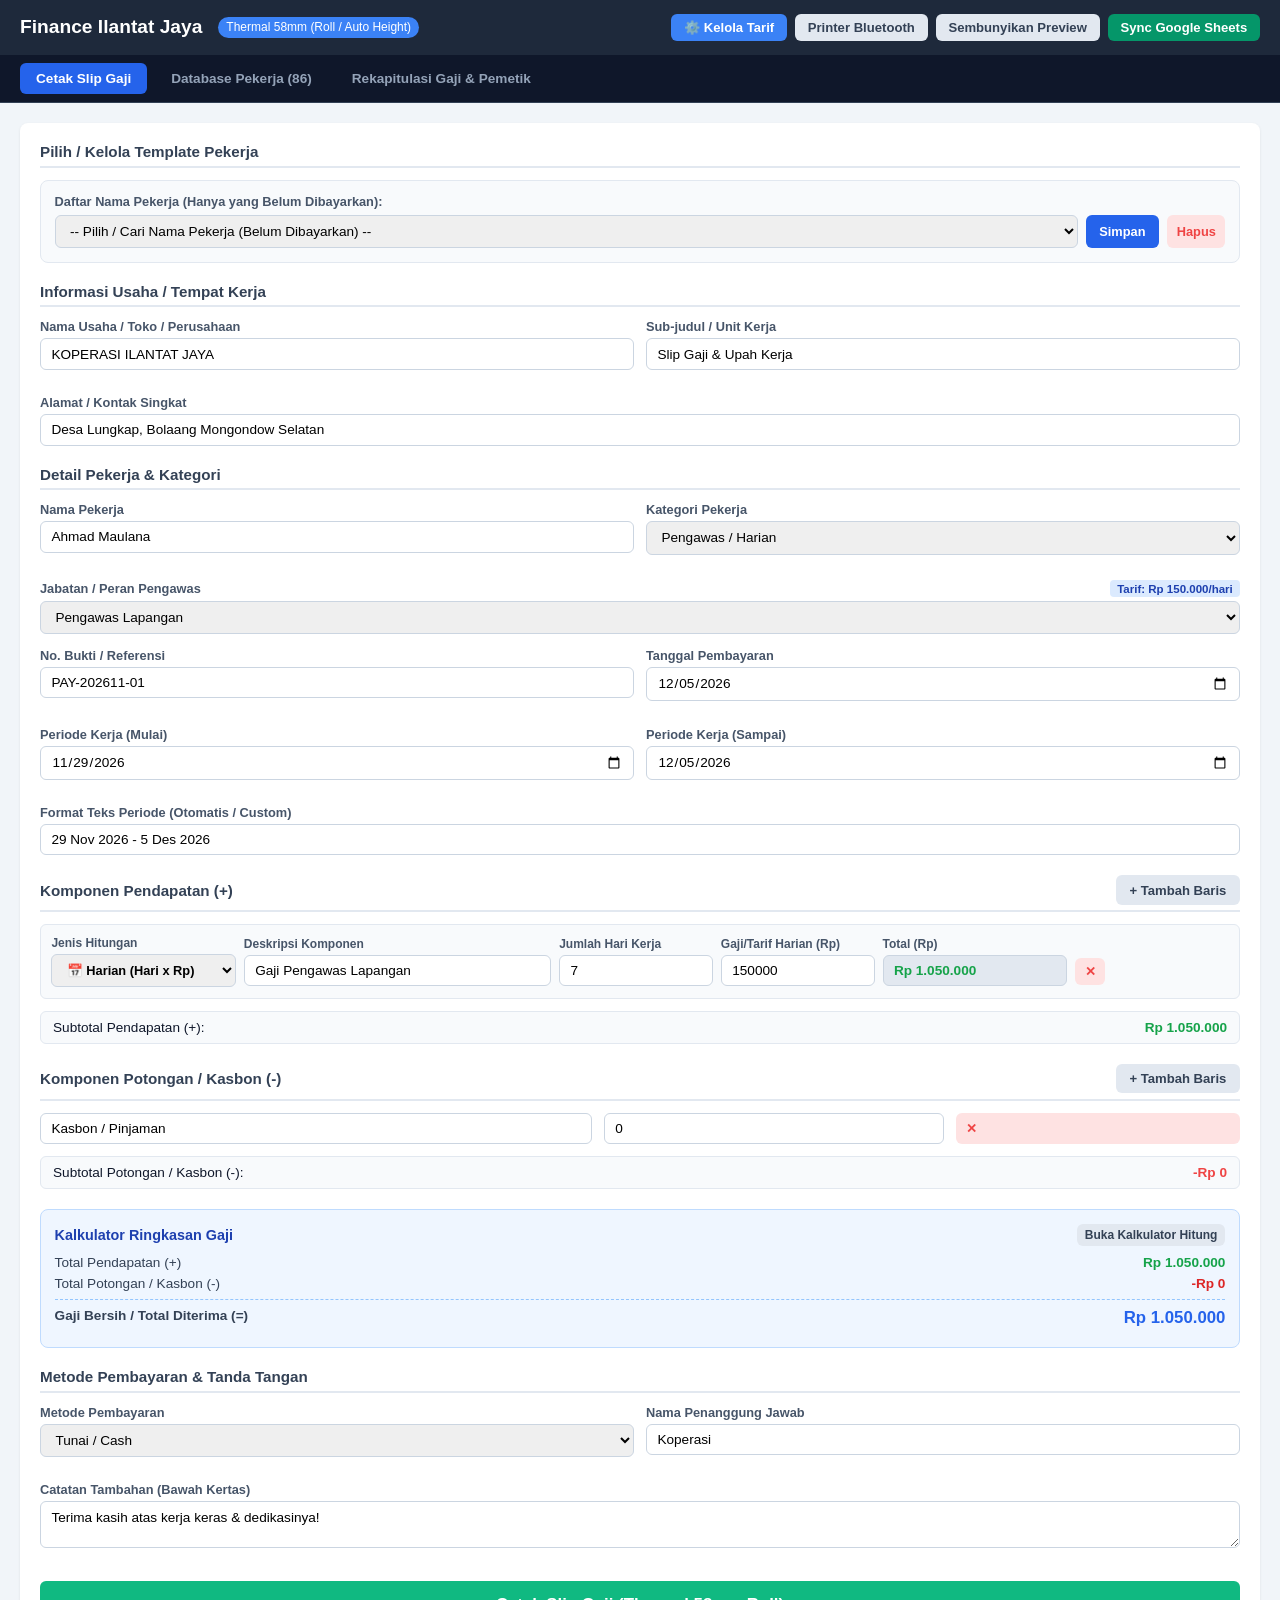
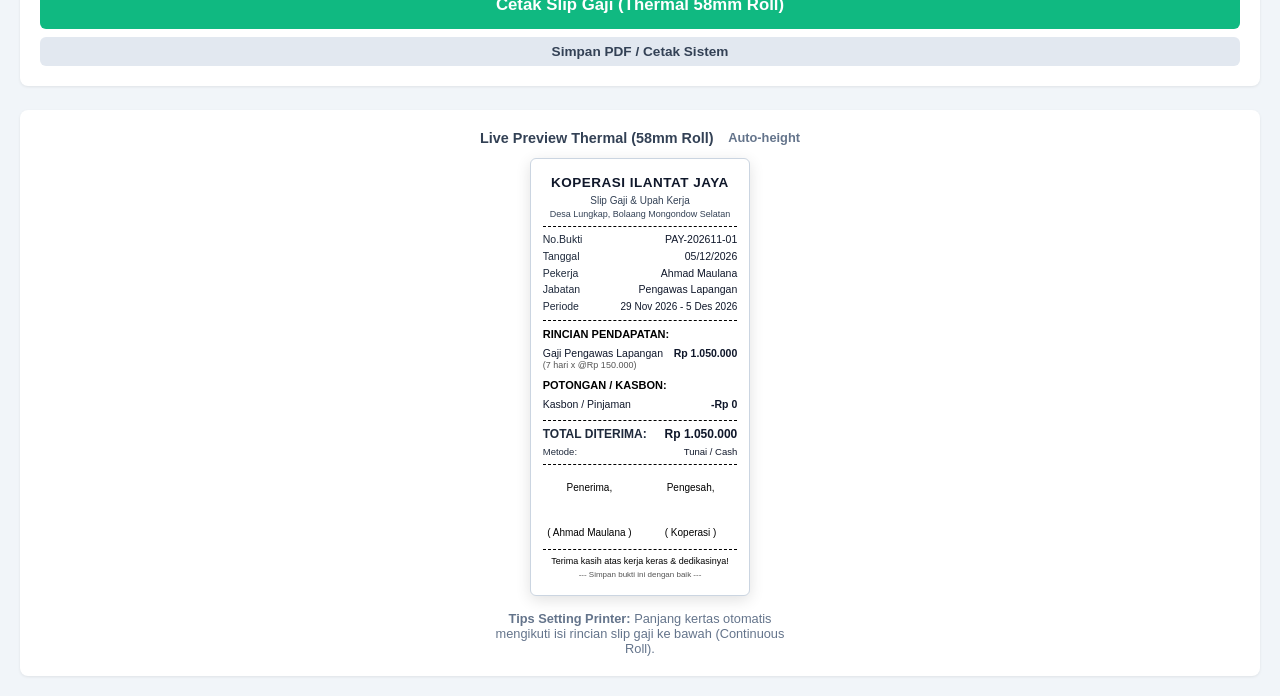
==== app/src/main/assets/index.html @ e5e1b8c6 "Fix 30-column ESC/POS layout to prevent line spill on 58mm thermal printers" ====
﻿<!DOCTYPE html>
<html lang="id">
<head>
  <meta charset="UTF-8">
  <meta name="viewport" content="width=device-width, initial-scale=1.0">
  <meta name="theme-color" content="#1e293b">
  <link rel="manifest" href="manifest.json">
  <link rel="apple-touch-icon" href="icons/icon-192.png">
  <title>Finance Ilantat Jaya - Database Pekerja & Slip Gaji Koperasi</title>
  <style>
    :root {
      --primary: #2563eb;
      --primary-hover: #1d4ed8;
      --bg: #f1f5f9;
      --card-bg: #ffffff;
      --border: #cbd5e1;
      --text: #0f172a;
    }

    * {
      box-sizing: border-box;
      margin: 0;
      padding: 0;
      font-family: -apple-system, BlinkMacSystemFont, "Segoe UI", Roboto, Helvetica, Arial, sans-serif;
    }

    body {
      background-color: var(--bg);
      color: var(--text);
      display: flex;
      flex-direction: column;
      min-height: 100vh;
    }

    header {
      background: #1e293b;
      color: white;
      padding: 0.85rem 1.25rem;
      display: flex;
      justify-content: space-between;
      align-items: center;
      box-shadow: 0 2px 4px rgba(0,0,0,0.1);
    }

    header h1 {
      font-size: 1.2rem;
      font-weight: 700;
    }

    .badge {
      background: #3b82f6;
      color: white;
      font-size: 0.75rem;
      padding: 0.2rem 0.5rem;
      border-radius: 9999px;
      margin-left: 0.5rem;
    }

    /* Main Navigation Bar */
    .top-nav {
      background: #0f172a;
      display: flex;
      gap: 0.5rem;
      padding: 0.5rem 1.25rem;
      overflow-x: auto;
      border-bottom: 1px solid #334155;
    }

    .nav-btn {
      background: transparent;
      color: #94a3b8;
      border: none;
      padding: 0.5rem 1rem;
      font-size: 0.85rem;
      font-weight: 600;
      border-radius: 6px;
      cursor: pointer;
      white-space: nowrap;
      transition: all 0.2s;
    }

    .nav-btn:hover {
      color: #ffffff;
      background: rgba(255,255,255,0.05);
    }

    .nav-btn.active {
      background: #2563eb;
      color: #ffffff;
    }

    .container {
      display: flex;
      flex: 1;
      gap: 1.5rem;
      padding: 1.25rem;
      max-width: 1350px;
      margin: 0 auto;
      width: 100%;
    }

    /* Main View Sections */
    .view-section {
      width: 100%;
      display: none;
    }

    #secSlip {
      display: flex;
      flex-direction: column;
      gap: 1.5rem;
      width: 100%;
    }

    /* Form Editor - Full Width */
    .editor-section {
      width: 100%;
      background: var(--card-bg);
      border-radius: 8px;
      box-shadow: 0 1px 3px rgba(0,0,0,0.08);
      padding: 1.25rem;
      transition: all 0.2s ease;
    }

    .section-title {
      font-size: 0.95rem;
      font-weight: 700;
      margin-bottom: 0.75rem;
      color: #334155;
      border-bottom: 2px solid #e2e8f0;
      padding-bottom: 0.35rem;
      display: flex;
      justify-content: space-between;
      align-items: center;
    }

    .form-group {
      margin-bottom: 0.85rem;
    }

    .form-row {
      display: flex;
      gap: 0.75rem;
      margin-bottom: 0.75rem;
    }

    .form-row > * {
      flex: 1;
    }

    label {
      display: block;
      font-size: 0.8rem;
      font-weight: 600;
      margin-bottom: 0.25rem;
      color: #475569;
    }

    input, textarea, select {
      width: 100%;
      padding: 0.45rem 0.65rem;
      border: 1px solid var(--border);
      border-radius: 6px;
      font-size: 0.85rem;
      outline: none;
      transition: border-color 0.15s;
    }

    input:focus, textarea:focus, select:focus {
      border-color: var(--primary);
      box-shadow: 0 0 0 2px rgba(37,99,235,0.15);
    }

    .btn {
      cursor: pointer;
      font-size: 0.82rem;
      font-weight: 600;
      padding: 0.45rem 0.85rem;
      border-radius: 6px;
      border: none;
      display: inline-flex;
      align-items: center;
      gap: 0.4rem;
      transition: all 0.15s ease;
    }

    .btn-primary {
      background: var(--primary);
      color: white;
    }
    .btn-primary:hover {
      background: var(--primary-hover);
    }

    .btn-secondary {
      background: #e2e8f0;
      color: #334155;
    }
    .btn-secondary:hover {
      background: #cbd5e1;
    }

    .btn-danger {
      background: #fee2e2;
      color: #ef4444;
      padding: 0.35rem 0.6rem;
    }
    .btn-danger:hover {
      background: #fecaca;
    }

    .btn-print {
      background: #10b981;
      color: white;
      font-size: 1.05rem;
      padding: 0.85rem 1.5rem;
      width: 100%;
      justify-content: center;
      margin-top: 1rem;
      font-weight: 700;
    }
    .btn-print:hover {
      background: #059669;
    }

    /* Bottom Preview Section - Stacked Below Form */
    .preview-section {
      width: 100%;
      display: flex;
      flex-direction: column;
      align-items: center;
      transition: all 0.2s ease;
      background: var(--card-bg);
      border-radius: 8px;
      box-shadow: 0 1px 3px rgba(0,0,0,0.08);
      padding: 1.25rem;
    }

    .preview-section.hidden {
      display: none !important;
    }

    .preview-header {
      margin-bottom: 0.75rem;
      font-size: 0.9rem;
      font-weight: 700;
      color: #334155;
      display: flex;
      justify-content: space-between;
      width: 100%;
      max-width: 320px;
    }

    /* Thermal Receipt Simulation (58mm continuous roll) */
    .receipt-container {
      width: 58mm;
      max-width: 100%;
      height: auto;
      background: #ffffff;
      box-shadow: 0 4px 15px rgba(0,0,0,0.12);
      padding: 4mm 3mm;
      color: #000000;
      font-family: 'Courier New', Courier, monospace;
      font-size: 11px;
      line-height: 1.3;
      border-radius: 6px;
      border: 1px solid #cbd5e1;
      margin: 0 auto;
    }

    .receipt-center {
      text-align: center;
    }

    .receipt-title {
      font-size: 13.5px;
      font-weight: 800;
      text-transform: uppercase;
      letter-spacing: 0.5px;
      margin-bottom: 2px;
      color: #0f172a;
    }

    .receipt-sub {
      font-size: 10px;
      margin-bottom: 2px;
      color: #334155;
    }

    .divider {
      border-top: 1px dashed #000000;
      margin: 6px 0;
    }

    .receipt-row {
      display: flex;
      justify-content: space-between;
      align-items: flex-start;
      margin-bottom: 3px;
      gap: 4px;
      font-size: 10.5px;
    }

    .receipt-row.bold {
      font-weight: 800;
    }

    .receipt-row .label {
      text-align: left;
      flex: 1;
      word-break: break-word;
      color: #1e293b;
    }

    .receipt-row .val {
      text-align: right;
      white-space: nowrap;
      color: #0f172a;
    }

    .receipt-table {
      width: 100%;
      border-collapse: collapse;
      margin: 4px 0;
    }

    .receipt-table td {
      padding: 2px 0;
      vertical-align: top;
    }

    .receipt-table td.col-item {
      text-align: left;
      font-size: 10.5px;
      color: #0f172a;
    }

    .receipt-table td.col-val {
      text-align: right;
      white-space: nowrap;
      font-size: 10.5px;
      font-weight: 700;
      color: #0f172a;
    }

    .signatures {
      display: flex;
      justify-content: space-between;
      margin-top: 16px;
      text-align: center;
      font-size: 10px;
    }

    .sign-box {
      width: 48%;
    }

    .sign-space {
      height: 32px;
    }

    /* Database Pekerja Styles */
    .db-container {
      width: 100%;
      background: #ffffff;
      border-radius: 8px;
      box-shadow: 0 1px 3px rgba(0,0,0,0.08);
      padding: 1.25rem;
    }

    .filter-bar {
      display: flex;
      gap: 0.75rem;
      margin-bottom: 1.25rem;
      flex-wrap: wrap;
    }

    .worker-grid {
      display: grid;
      grid-template-columns: repeat(auto-fill, minmax(280px, 1fr));
      gap: 1rem;
    }

    .worker-card {
      border: 1px solid #e2e8f0;
      border-radius: 8px;
      padding: 1rem;
      background: #f8fafc;
      transition: all 0.2s ease;
      display: flex;
      flex-direction: column;
      justify-content: space-between;
    }

    .worker-card:hover {
      border-color: #2563eb;
      box-shadow: 0 4px 12px rgba(37,99,235,0.08);
      transform: translateY(-2px);
    }

    .worker-header {
      display: flex;
      align-items: center;
      gap: 0.6rem;
      margin-bottom: 0.6rem;
    }

    .avatar {
      width: 38px;
      height: 38px;
      border-radius: 50%;
      background: #2563eb;
      color: white;
      display: flex;
      align-items: center;
      justify-content: center;
      font-weight: bold;
      font-size: 0.9rem;
    }

    .worker-info {
      flex: 1;
    }

    .worker-name {
      font-weight: 700;
      font-size: 0.95rem;
      color: #0f172a;
    }

    .worker-regu {
      font-size: 0.75rem;
      color: #64748b;
    }

    .tag {
      font-size: 0.72rem;
      padding: 0.15rem 0.45rem;
      border-radius: 4px;
      font-weight: 600;
      display: inline-block;
    }

    .tag-category {
      background: #dbeafe;
      color: #1e40af;
    }

    .tag-schema {
      background: #fef3c7;
      color: #92400e;
    }

    .tag-unpaid {
      background: #fef3c7;
      color: #d97706;
      border: 1px solid #fcd34d;
    }

    .tag-paid {
      background: #dcfce7;
      color: #15803d;
      border: 1px solid #86efac;
    }

    /* Rekap Table Styles */
    .rekap-table {
      width: 100%;
      border-collapse: collapse;
      font-size: 0.85rem;
      margin-top: 1rem;
    }

    .rekap-table th {
      background: #1e293b;
      color: white;
      padding: 0.65rem;
      text-align: left;
    }

    .rekap-table td {
      padding: 0.6rem;
      border-bottom: 1px solid #e2e8f0;
    }

    .rekap-table tr:hover {
      background: #f1f5f9;
    }

    /* Modal & Calculator Styles */
    .modal {
      position: fixed;
      top: 0;
      left: 0;
      width: 100vw;
      height: 100vh;
      background: rgba(15, 23, 42, 0.6);
      display: flex;
      justify-content: center;
      align-items: center;
      z-index: 9999;
      padding: 1rem;
    }

    .modal-content {
      background: #ffffff;
      border-radius: 12px;
      width: 100%;
      max-width: 450px;
      box-shadow: 0 10px 25px rgba(0,0,0,0.2);
      overflow: hidden;
    }

    .modal-header {
      background: #1e293b;
      color: #ffffff;
      padding: 0.85rem 1.25rem;
      display: flex;
      justify-content: space-between;
      align-items: center;
    }

    .modal-header h3 {
      font-size: 1rem;
      font-weight: 600;
    }

    .close-btn {
      font-size: 1.25rem;
      cursor: pointer;
      color: #cbd5e1;
    }

    .modal-body {
      padding: 1.25rem;
    }

    .calc-summary-card {
      background: #f8fafc;
      border: 1px solid #e2e8f0;
      border-radius: 6px;
      padding: 0.5rem 0.75rem;
      margin-top: 0.5rem;
      font-size: 0.85rem;
    }

    .calc-row {
      display: flex;
      justify-content: space-between;
      align-items: center;
    }

    .calc-box {
      background: #eff6ff;
      border: 1px solid #bfdbfe;
      border-radius: 8px;
      padding: 0.85rem;
      margin-top: 1.25rem;
    }

    .calc-box-title {
      font-size: 0.9rem;
      font-weight: 700;
      color: #1e40af;
      margin-bottom: 0.6rem;
      display: flex;
      justify-content: space-between;
      align-items: center;
    }

    .calc-item {
      display: flex;
      justify-content: space-between;
      font-size: 0.85rem;
      margin-bottom: 0.35rem;
      color: #334155;
    }

    .calc-item.bold {
      font-weight: 700;
    }

    .calc-divider {
      border-top: 1px dashed #93c5fd;
      margin: 0.5rem 0;
    }

    .calc-grid {
      display: grid;
      grid-template-columns: repeat(4, 1fr);
      gap: 0.5rem;
    }

    .calc-btn {
      padding: 0.75rem;
      font-size: 1.1rem;
      font-weight: bold;
      border-radius: 6px;
      border: 1px solid #cbd5e1;
      background: #ffffff;
      cursor: pointer;
    }

    .calc-btn:active {
      background: #e2e8f0;
    }

    .mode-toggle-bar {
      display: none;
      background: #cbd5e1;
      padding: 0.3rem;
      border-radius: 8px;
      margin-bottom: 1rem;
      gap: 0.4rem;
    }

    .mode-tab {
      flex: 1;
      text-align: center;
      padding: 0.55rem 0.5rem;
      font-size: 0.85rem;
      font-weight: 700;
      border-radius: 6px;
      cursor: pointer;
      color: #334155;
      background: transparent;
      border: none;
      transition: all 0.2s ease;
    }

    .mode-tab.active {
      background: #2563eb;
      color: #ffffff;
      box-shadow: 0 1px 3px rgba(0,0,0,0.15);
    }

    @media (max-width: 900px) {
      header {
        flex-direction: column;
        align-items: flex-start;
        gap: 0.5rem;
        padding: 0.85rem 1rem;
      }

      .container {
        flex-direction: column;
        padding: 0.75rem;
        gap: 1rem;
      }

      .form-row {
        flex-direction: column;
        gap: 0.5rem;
      }
    }

    /* Print Stylesheet for System Print & PDF (Continuous 54mm inside 58mm) */
    @media print {
      @page {
        size: 58mm auto;
        margin: 0mm;
      }
      html, body {
        width: 58mm !important;
        height: auto !important;
        margin: 0 auto !important;
        padding: 0 !important;
        background: #ffffff !important;
        overflow: visible !important;
      }
      body > *:not(#printableReceiptContainer) {
        display: none !important;
      }
      #printableReceiptContainer {
        display: block !important;
        visibility: visible !important;
        width: 54mm !important;
        max-width: 54mm !important;
        height: auto !important;
        margin: 0 auto !important;
        padding: 2mm 1mm !important;
        background: #ffffff !important;
        color: #000000 !important;
        font-family: 'Courier New', Courier, monospace !important;
        font-size: 10.5px !important;
        line-height: 1.25 !important;
        overflow: visible !important;
      }
      #printableReceiptContainer * {
        visibility: visible !important;
      }
    }
  </style>
</head>
<body>

  <!-- Hidden Container for System PDF Printing -->
  <div id="printableReceiptContainer" style="display: none;"></div>

  <header>
    <div style="display: flex; align-items: center; justify-content: space-between; width: 100%; flex-wrap: wrap; gap: 0.5rem;">
      <div style="display: flex; align-items: center; gap: 0.5rem;">
        <h1>Finance Ilantat Jaya</h1>
        <span class="badge">Thermal 58mm (Roll / Auto Height)</span>
      </div>
      <div style="display: flex; align-items: center; gap: 0.5rem; flex-wrap: wrap;">
        <button class="btn btn-secondary" onclick="openRatesModal()" style="font-size: 0.82rem; padding: 0.4rem 0.8rem; background: #3b82f6; color: white;">
          ⚙️ Kelola Tarif
        </button>
        <button class="btn btn-secondary" onclick="openBluetoothModal()" style="font-size: 0.82rem; padding: 0.4rem 0.8rem;">
          Printer Bluetooth
        </button>
        <button class="btn btn-secondary" id="togglePreviewBtn" onclick="togglePreview()" style="font-size: 0.82rem; padding: 0.4rem 0.8rem;">
          <span id="toggleText">Sembunyikan Preview</span>
        </button>
        <button class="btn btn-primary" onclick="syncWithGoogleSheets()" style="font-size: 0.82rem; padding: 0.4rem 0.8rem; background: #059669;">
          Sync Google Sheets
        </button>
      </div>
    </div>
  </header>

  <!-- Top Main Navigation Bar -->
  <div class="top-nav">
    <button class="nav-btn active" id="tabNavSlip" onclick="switchMainTab('slip')">Cetak Slip Gaji</button>
    <button class="nav-btn" id="tabNavDb" onclick="switchMainTab('db')">Database Pekerja (<span id="totalWorkerBadge">86</span>)</button>
    <button class="nav-btn" id="tabNavRekap" onclick="switchMainTab('rekap')">Rekapitulasi Gaji &amp; Pemetik</button>
  </div>

  <div class="container">

    <!-- SECTION 1: Slip Gaji Generator (Editor di Atas, Preview di Bawah) -->
    <div class="view-section" id="secSlip" style="display: flex;">

      <!-- Form Input / Editor (Full Width) -->
      <div class="editor-section">

        <!-- Master Data Template Pekerja -->
        <div class="section-title">
          <span>Pilih / Kelola Template Pekerja</span>
        </div>
        <div style="background: #f8fafc; border: 1px solid #e2e8f0; padding: 0.85rem; border-radius: 8px; margin-bottom: 1.25rem;">
          <label>Daftar Nama Pekerja (Hanya yang Belum Dibayarkan):</label>
          <div style="display: flex; gap: 0.5rem; margin-top: 0.35rem; flex-wrap: wrap;">
            <select id="workerTemplateSelect" onchange="loadWorkerTemplate(this.value)" style="flex: 2; min-width: 180px;">
              <option value="">-- Pilih / Cari Nama Pekerja --</option>
            </select>
            <button class="btn btn-primary" onclick="saveWorkerTemplate()" style="font-size: 0.8rem;">
              Simpan
            </button>
            <button class="btn btn-danger" onclick="deleteWorkerTemplate()" style="font-size: 0.8rem;">
              Hapus
            </button>
          </div>
        </div>

        <div class="section-title">
          <span>Informasi Usaha / Tempat Kerja</span>
        </div>
        <div class="form-row">
          <div class="form-group">
            <label>Nama Usaha / Toko / Perusahaan</label>
            <input type="text" id="businessName" value="KOPERASI ILANTAT JAYA" oninput="updateReceipt()">
          </div>
          <div class="form-group">
            <label>Sub-judul / Unit Kerja</label>
            <input type="text" id="businessUnit" value="Slip Gaji &amp; Upah Kerja" oninput="updateReceipt()">
          </div>
        </div>
        <div class="form-group">
          <label>Alamat / Kontak Singkat</label>
          <input type="text" id="businessAddress" value="Desa Lungkap, Bolaang Mongondow Selatan" oninput="updateReceipt()">
        </div>

        <div class="section-title" style="margin-top: 1.25rem;">
          <span>Detail Pekerja &amp; Kategori</span>
        </div>
        <div class="form-row">
          <div class="form-group">
            <label>Nama Pekerja</label>
            <input type="text" id="workerName" value="Ahmad Maulana" oninput="updateReceipt()">
          </div>
          <div class="form-group">
            <label>Kategori Pekerja</label>
            <select id="workerCategorySelect" onchange="handleCategoryChange(this.value)">
              <option value="Pengawas">Pengawas / Harian</option>
              <option value="Borongan">Borongan</option>
            </select>
          </div>
        </div>

        <!-- Sub-Kategori Pengawas / Harian -->
        <div class="form-group" id="pengawasSubGroup" style="display: block;">
          <div style="display: flex; justify-content: space-between; align-items: center; margin-bottom: 0.25rem;">
            <label style="margin-bottom: 0;">Jabatan / Peran Pengawas</label>
            <span id="roleRateDisplayBadge" style="font-size: 0.72rem; color: #1e40af; font-weight: 700; background: #dbeafe; padding: 0.15rem 0.45rem; border-radius: 4px;">Tarif: Rp 150.000/hari</span>
          </div>
          <select id="pengawasRoleSelect" onchange="handlePengawasRoleChange(this.value)">
            <option value="Pengawas Lapangan">Pengawas Lapangan</option>
            <option value="Pengawas Cudai">Pengawas Cudai</option>
            <option value="Penjemur">Penjemur</option>
            <option value="Pengawas Malam">Pengawas Malam</option>
            <option value="Pengawas Koperasi">Pengawas Koperasi</option>
          </select>
        </div>

        <!-- Sub-Kategori Borongan -->
        <div class="form-group" id="boronganSubGroup" style="display: none;">
          <div style="display: flex; justify-content: space-between; align-items: center; margin-bottom: 0.25rem;">
            <label style="margin-bottom: 0;">Jenis Borongan</label>
            <span id="boronganRateDisplayBadge" style="font-size: 0.72rem; color: #92400e; font-weight: 700; background: #fef3c7; padding: 0.15rem 0.45rem; border-radius: 4px;">Tarif: Rp 7.000/kg</span>
          </div>
          <select id="boronganTypeSelect" onchange="handleBoronganTypeChange(this.value)">
            <option value="Borongan Petik">Borongan Petik</option>
            <option value="Borongan Cudai">Borongan Cudai</option>
          </select>
        </div>

        <div class="form-row">
          <div class="form-group">
            <label>No. Bukti / Referensi</label>
            <input type="text" id="refNo" value="PAY-202611-01" oninput="updateReceipt()">
          </div>
          <div class="form-group">
            <label>Tanggal Pembayaran</label>
            <input type="date" id="payDate" oninput="updateReceipt()">
          </div>
        </div>

        <!-- Kalender Periode Kerja -->
        <div class="form-row">
          <div class="form-group">
            <label>Periode Kerja (Mulai)</label>
            <input type="date" id="periodStart" oninput="updatePeriodFromDates()">
          </div>
          <div class="form-group">
            <label>Periode Kerja (Sampai)</label>
            <input type="date" id="periodEnd" oninput="updatePeriodFromDates()">
          </div>
        </div>
        <div class="form-group">
          <label>Format Teks Periode (Otomatis / Custom)</label>
          <input type="text" id="periodText" value="16 Nov 2026 - 22 Nov 2026 (Mingguan)" oninput="updateReceipt()">
        </div>

        <!-- Pendapatan / Komponen Gaji -->
        <div class="section-title" style="margin-top: 1.25rem;">
          <span>Komponen Pendapatan (+)</span>
          <button class="btn btn-secondary" onclick="addIncomeItem()">+ Tambah Baris</button>
        </div>
        <div id="incomeItemsContainer"></div>
        <div class="calc-summary-card">
          <div class="calc-row">
            <span>Subtotal Pendapatan (+):</span>
            <strong id="editorTotalIncome" style="color: #16a34a;">Rp 0</strong>
          </div>
        </div>

        <!-- Potongan / Kasbon -->
        <div class="section-title" style="margin-top: 1.25rem;">
          <span>Komponen Potongan / Kasbon (-)</span>
          <button class="btn btn-secondary" onclick="addDeductionItem()">+ Tambah Baris</button>
        </div>
        <div id="deductionItemsContainer"></div>
        <div class="calc-summary-card">
          <div class="calc-row">
            <span>Subtotal Potongan / Kasbon (-):</span>
            <strong id="editorTotalDeduction" style="color: #ef4444;">-Rp 0</strong>
          </div>
        </div>

        <!-- Ringkasan Kalkulator Otomatis Gaji -->
        <div class="calc-box">
          <div class="calc-box-title">
            <span>Kalkulator Ringkasan Gaji</span>
            <button class="btn btn-secondary" onclick="openCalcModal()" style="font-size: 0.75rem; padding: 0.25rem 0.5rem;">
              Buka Kalkulator Hitung
            </button>
          </div>
          <div class="calc-item">
            <span>Total Pendapatan (+)</span>
            <span id="sumIncome" style="color: #16a34a; font-weight: 600;">Rp 0</span>
          </div>
          <div class="calc-item">
            <span>Total Potongan / Kasbon (-)</span>
            <span id="sumDeduction" style="color: #dc2626; font-weight: 600;">-Rp 0</span>
          </div>
          <div class="calc-divider"></div>
          <div class="calc-item bold">
            <span>Gaji Bersih / Total Diterima (=)</span>
            <span id="sumGrandTotal" style="color: #2563eb; font-size: 1.05rem;">Rp 0</span>
          </div>
        </div>

        <!-- Pembayaran & Tanda Tangan -->
        <div class="section-title" style="margin-top: 1.25rem;">
          <span>Metode Pembayaran &amp; Tanda Tangan</span>
        </div>
        <div class="form-row">
          <div class="form-group">
            <label>Metode Pembayaran</label>
            <select id="paymentMethod" onchange="updateReceipt()">
              <option value="Tunai / Cash">Tunai / Cash</option>
              <option value="Transfer Bank BCA">Transfer Bank BCA</option>
              <option value="Transfer Bank Mandiri">Transfer Bank Mandiri</option>
              <option value="Transfer Bank BRI">Transfer Bank BRI</option>
              <option value="QRIS / E-Wallet">QRIS / E-Wallet</option>
            </select>
          </div>
          <div class="form-group">
            <label>Nama Penanggung Jawab</label>
            <input type="text" id="picName" value="Koperasi" oninput="updateReceipt()">
          </div>
        </div>
        <div class="form-group">
          <label>Catatan Tambahan (Bawah Kertas)</label>
          <textarea id="noteText" rows="2" oninput="updateReceipt()">Terima kasih atas kerja keras &amp; dedikasinya!</textarea>
        </div>

        <button class="btn btn-print" onclick="handleMainPrint()">
          Cetak Slip Gaji (Thermal 58mm Roll)
        </button>

        <button class="btn btn-secondary" onclick="prepareAndPrintSystem()" style="width: 100%; margin-top: 0.5rem; justify-content: center; font-size: 0.85rem;">
          Simpan PDF / Cetak Sistem
        </button>
      </div>

      <!-- Preview Thermal Section (Di Bawah Form Editor) -->
      <div class="preview-section" id="previewSectionBox">
        <div class="preview-header">
          <span>Live Preview Thermal (58mm Roll)</span>
          <span style="color: #64748b; font-size: 0.8rem;">Auto-height</span>
        </div>

        <div class="receipt-container" id="receiptPrintArea">
          <!-- Header Usaha -->
          <div class="receipt-center">
            <div class="receipt-title" id="prevBusinessName">KOPERASI ILANTAT JAYA</div>
            <div class="receipt-sub" id="prevBusinessUnit">Slip Gaji &amp; Upah Kerja</div>
            <div class="receipt-sub" id="prevBusinessAddress" style="font-size: 9px;">Desa Lungkap, Bolaang Mongondow Selatan</div>
          </div>

          <div class="divider"></div>

          <!-- Info Bukti & Pekerja -->
          <div class="receipt-row">
            <span class="label">No.Bukti</span>
            <span class="val" id="prevRefNo">PAY-202611-01</span>
          </div>
          <div class="receipt-row">
            <span class="label">Tanggal</span>
            <span class="val" id="prevDate">22/11/2026</span>
          </div>
          <div class="receipt-row">
            <span class="label">Pekerja</span>
            <span class="val bold" id="prevWorker">Ahmad Maulana</span>
          </div>
          <div class="receipt-row">
            <span class="label">Jabatan</span>
            <span class="val" id="prevRole">Pengawas Lapangan</span>
          </div>
          <div class="receipt-row">
            <span class="label">Periode</span>
            <span class="val" id="prevPeriod" style="font-size: 10px;">16-22 Nov 2026</span>
          </div>

          <div class="divider"></div>

          <!-- Rincian Pendapatan -->
          <div style="font-weight: bold; margin-bottom: 2px;">RINCIAN PENDAPATAN:</div>
          <table class="receipt-table" id="prevIncomeTable">
            <!-- Rows injected via JS -->
          </table>

          <!-- Rincian Potongan -->
          <div id="prevDeductionSection" style="display: none; margin-top: 4px;">
            <div style="font-weight: bold; margin-bottom: 2px;">POTONGAN / KASBON:</div>
            <table class="receipt-table" id="prevDeductionTable">
              <!-- Rows injected via JS -->
            </table>
          </div>

          <div class="divider"></div>

          <!-- Total Bersih -->
          <div class="receipt-row bold" style="font-size: 12px;">
            <span class="label">TOTAL DITERIMA:</span>
            <span class="val" id="prevTotal">Rp 0</span>
          </div>
          <div class="receipt-row" style="font-size: 9.5px; margin-top: 2px;">
            <span class="label">Metode:</span>
            <span class="val" id="prevPaymentMethod">Tunai / Cash</span>
          </div>

          <div class="divider"></div>

          <!-- Tanda Tangan -->
          <div class="signatures">
            <div class="sign-box">
              <div>Penerima,</div>
              <div class="sign-space"></div>
              <div id="prevSignWorker">( Ahmad M. )</div>
            </div>
            <div class="sign-box">
              <div>Pengesah,</div>
              <div class="sign-space"></div>
              <div id="prevSignPic">( Koperasi )</div>
            </div>
          </div>

          <div class="divider" style="margin-top: 10px;"></div>

          <div class="receipt-center" style="font-size: 9px; margin-top: 4px;" id="prevNote">
            Terima kasih atas kerja keras &amp; dedikasinya!
          </div>
          <div class="receipt-center" style="font-size: 8px; color: #555; margin-top: 2px;">
            --- Simpan bukti ini dengan baik ---
          </div>
        </div>

        <div style="margin-top: 15px; font-size: 0.8rem; color: #64748b; max-width: 300px; text-align: center;">
          <strong>Tips Setting Printer:</strong> Panjang kertas otomatis mengikuti isi rincian slip gaji ke bawah (Continuous Roll).
        </div>
      </div>
    </div>

    <!-- SECTION 2: Database Pekerja -->
    <div class="view-section" id="secDb" style="display: none;">
      <div class="db-container">
        <div class="section-title">
          <span>Database Pekerja Koperasi</span>
          <span style="font-size: 0.8rem; color: #64748b;" id="dbStatsText">Total 86 Pekerja</span>
        </div>

        <div class="filter-bar">
          <input type="text" id="searchWorkerInput" placeholder="Cari nama pekerja..." oninput="filterWorkers()" style="flex: 2; min-width: 180px;">
          <select id="filterStatusSelect" onchange="filterWorkers()" style="flex: 1; min-width: 150px; background: #fffbebf7; font-weight: bold; color: #d97706;">
            <option value="Belum Dibayarkan">🟡 Hanya Belum Dibayarkan</option>
            <option value="Lunas">🟢 Sudah Lunas / Dibayarkan</option>
            <option value="">⚪ Semua Status Pembayaran</option>
          </select>
          <select id="filterCategorySelect" onchange="filterWorkers()" style="flex: 1; min-width: 150px;">
            <option value="">-- Semua Kategori --</option>
            <option value="Borongan Pemetik">Borongan Pemetik</option>
            <option value="Pengawas Lapangan">Pengawas Lapangan</option>
            <option value="Pengawas Cudai">Pengawas Cudai</option>
            <option value="Penjemur">Penjemur</option>
            <option value="Pengawas Malam">Pengawas Malam</option>
          </select>
          <select id="filterReguSelect" onchange="filterWorkers()" style="flex: 1; min-width: 130px;">
            <option value="">-- Semua Regu --</option>
            <option value="PGWS">PGWS</option>
            <option value="LGKP">LGKP</option>
            <option value="Sabua Miring">Sabua Miring</option>
            <option value="Due 1">Due 1</option>
            <option value="Due 2">Due 2</option>
            <option value="Kaki Seribu 1">Kaki Seribu 1</option>
            <option value="Kaki Seribu 2">Kaki Seribu 2</option>
          </select>
        </div>

        <div class="worker-grid" id="workerGridContainer">
          <!-- Worker cards injected via JS -->
        </div>
      </div>
    </div>

    <!-- SECTION 3: Rekapitulasi Gaji -->
    <div class="view-section" id="secRekap" style="display: none;">
      <div class="db-container">
        <div class="section-title">
          <span>Rekapitulasi Pembayaran Gaji &amp; Pemetik</span>
          <span style="font-size: 0.8rem; color: #059669;" id="rekapStatsText">Google Sheets Live Data</span>
        </div>

        <div class="filter-bar">
          <input type="text" id="searchRekapInput" placeholder="Cari nama pemetik..." oninput="filterRekap()" style="flex: 2; min-width: 180px;">
          <select id="filterRekapStatusSelect" onchange="filterRekap()" style="flex: 1; min-width: 150px; background: #fffbebf7; font-weight: bold; color: #d97706;">
            <option value="Belum Dibayarkan">🟡 Hanya Belum Dibayarkan</option>
            <option value="Lunas">🟢 Sudah Lunas / Dibayarkan</option>
            <option value="">⚪ Semua Status Pembayaran</option>
          </select>
        </div>

        <div style="overflow-x: auto;">
          <table class="rekap-table">
            <thead>
              <tr>
                <th>No</th>
                <th>Nama Pemetik</th>
                <th>Kode Regu</th>
                <th>Hasil Petik (kg)</th>
                <th>Sub Total Gaji</th>
                <th>Kasbon</th>
                <th>Total Gaji Netto</th>
                <th>Status Pembayaran</th>
                <th>Aksi</th>
              </tr>
            </thead>
            <tbody id="rekapTableBody">
              <!-- Rekap rows injected via JS -->
            </tbody>
          </table>
        </div>
      </div>
    </div>

  </div>

  <!-- Modal Settings Tarif Pokok / Gaji Bawaan -->
  <div id="ratesModal" class="modal" style="display: none;">
    <div class="modal-content" style="max-width: 480px;">
      <div class="modal-header">
        <h3>⚙️ Pengaturan Tarif Pokok / Gaji Per Hari</h3>
        <span class="close-btn" onclick="closeRatesModal()">&times;</span>
      </div>
      <div class="modal-body">
        <p style="font-size: 0.8rem; color: #64748b; margin-bottom: 0.85rem;">
          Atur default tarif/hari dan tarif/kg untuk setiap jabatan/peran:
        </p>
        <div style="display: flex; flex-direction: column; gap: 0.65rem;">
          <div>
            <label style="font-size: 0.78rem;">Pengawas Lapangan (Rp/hari)</label>
            <input type="number" id="input_rate_pengawas_lapangan" value="150000">
          </div>
          <div>
            <label style="font-size: 0.78rem;">Pengawas Cudai (Rp/hari)</label>
            <input type="number" id="input_rate_pengawas_cudai" value="75000">
          </div>
          <div>
            <label style="font-size: 0.78rem;">Penjemur (Rp/hari)</label>
            <input type="number" id="input_rate_penjemur" value="125000">
          </div>
          <div>
            <label style="font-size: 0.78rem;">Pengawas Malam (Rp/hari)</label>
            <input type="number" id="input_rate_pengawas_malam" value="75000">
          </div>
          <div>
            <label style="font-size: 0.78rem;">Pengawas Koperasi (Rp/hari)</label>
            <input type="number" id="input_rate_pengawas_koperasi" value="150000">
          </div>
          <div>
            <label style="font-size: 0.78rem;">Borongan Petik (Rp/kg)</label>
            <input type="number" id="input_rate_borongan_petik" value="7000">
          </div>
          <div>
            <label style="font-size: 0.78rem;">Borongan Cudai (Rp/kg)</label>
            <input type="number" id="input_rate_borongan_cudai" value="1500">
          </div>
        </div>
        <div style="margin-top: 1.25rem; display: flex; gap: 0.5rem;">
          <button class="btn btn-primary" onclick="saveCustomRates()" style="flex: 1; justify-content: center;">
            Simpan Tarif Pokok
          </button>
          <button class="btn btn-secondary" onclick="resetDefaultRates()" style="flex: 1; justify-content: center;">
            Reset Bawaan
          </button>
        </div>
      </div>
    </div>
  </div>

  <!-- Modal Bluetooth Settings -->
  <div id="btModal" class="modal" style="display: none;">
    <div class="modal-content">
      <div class="modal-header">
        <h3>📶 Koneksi Printer Bluetooth</h3>
        <span class="close-btn" onclick="closeBluetoothModal()">&times;</span>
      </div>
      <div class="modal-body">
        <p style="font-size: 0.82rem; color: #64748b; margin-bottom: 0.75rem;">
          Pilih printer thermal Bluetooth yang sudah terpasang (paired) di HP Anda:
        </p>
        <div style="display: flex; gap: 0.5rem; margin-bottom: 1rem;">
          <select id="btDeviceSelect" style="flex: 1;">
            <option value="">-- Cari / Pilih Perangkat --</option>
          </select>
          <button class="btn btn-secondary" onclick="loadBtDevices()">Cari</button>
        </div>
        <div style="display: flex; gap: 0.5rem; flex-wrap: wrap;">
          <button class="btn btn-primary" onclick="connectBtDevice()" style="flex: 1; justify-content: center;">
            Hubungkan
          </button>
          <button class="btn btn-danger" onclick="disconnectBtDevice()" style="flex: 1; justify-content: center;">
            Putus
          </button>
        </div>

        <div id="directBtBtnBox" style="margin-top: 1rem; display: none;">
          <button class="btn btn-primary" onclick="printDirectBluetooth()" style="width: 100%; justify-content: center; background: #10b981; font-size: 1rem; padding: 0.75rem; font-weight: 700;">
            CETAK LANGSUNG VIA BLUETOOTH
          </button>
        </div>

        <div id="btStatus" style="margin-top: 0.75rem; font-size: 0.85rem; font-weight: 600; text-align: center; min-height: 1.5rem;"></div>
      </div>
    </div>
  </div>

  <!-- Modal Kalkulator -->
  <div id="calcModal" class="modal" style="display: none;">
    <div class="modal-content" style="max-width: 320px;">
      <div class="modal-header">
        <h3>Kalkulator Hitung Gaji</h3>
        <span class="close-btn" onclick="closeCalcModal()">&times;</span>
      </div>
      <div class="modal-body">
        <input type="text" id="calcDisplay" value="0" readonly style="font-size: 1.35rem; text-align: right; margin-bottom: 0.75rem; font-weight: bold; background: #f8fafc;">
        <div class="calc-grid">
          <button class="calc-btn btn-danger" onclick="calcClear()">C</button>
          <button class="calc-btn" onclick="calcOp('/')">÷</button>
          <button class="calc-btn" onclick="calcOp('*')">×</button>
          <button class="calc-btn" onclick="calcOp('-')">-</button>

          <button class="calc-btn" onclick="calcNum('7')">7</button>
          <button class="calc-btn" onclick="calcNum('8')">8</button>
          <button class="calc-btn" onclick="calcNum('9')">9</button>
          <button class="calc-btn" onclick="calcOp('+')">+</button>

          <button class="calc-btn" onclick="calcNum('4')">4</button>
          <button class="calc-btn" onclick="calcNum('5')">5</button>
          <button class="calc-btn" onclick="calcNum('6')">6</button>
          <button class="calc-btn btn-primary" onclick="calcEqual()" style="grid-row: span 2; display: flex; align-items: center; justify-content: center;">=</button>

          <button class="calc-btn" onclick="calcNum('1')">1</button>
          <button class="calc-btn" onclick="calcNum('2')">2</button>
          <button class="calc-btn" onclick="calcNum('3')">3</button>

          <button class="calc-btn" onclick="calcNum('0')" style="grid-column: span 2;">0</button>
          <button class="calc-btn" onclick="calcNum('000')">000</button>
        </div>
      </div>
    </div>
  </script>

  <script>
    // Embedded Database Datasets from Google Sheets
    let defaultWorkersData = [
    {
        "name":  "Alfiki Paputungan",
        "no":  1,
        "regu":  "PGWS",
        "schema":  "Borongan",
        "category":  "Borongan Pemetik",
        "status":  "Aktif"
    },
    {
        "name":  "Akmaludin Tombo",
        "no":  2,
        "regu":  "PGWS",
        "schema":  "Borongan",
        "category":  "Borongan Pemetik",
        "status":  "Aktif"
    },
    {
        "name":  "Wahyudin Paputungan",
        "no":  3,
        "regu":  "PGWS",
        "schema":  "Borongan",
        "category":  "Borongan Pemetik",
        "status":  "Aktif"
    },
    {
        "name":  "Malik Paputungan",
        "no":  4,
        "regu":  "PGWS",
        "schema":  "Borongan",
        "category":  "Borongan Pemetik",
        "status":  "Aktif"
    },
    {
        "name":  "Alvin Paputungan",
        "no":  5,
        "regu":  "PGWS",
        "schema":  "Borongan",
        "category":  "Borongan Pemetik",
        "status":  "Aktif"
    },
    {
        "name":  "Fajrin Paputungan",
        "no":  6,
        "regu":  "PGWS",
        "schema":  "Borongan",
        "category":  "Borongan Pemetik",
        "status":  "Aktif"
    },
    {
        "name":  "Iki",
        "no":  7,
        "regu":  "Sabua Miring",
        "schema":  "Borongan",
        "category":  "Borongan Pemetik",
        "status":  "Aktif"
    },
    {
        "name":  "Yaya",
        "no":  8,
        "regu":  "Sabua Miring",
        "schema":  "Borongan",
        "category":  "Borongan Pemetik",
        "status":  "Aktif"
    },
    {
        "name":  "Yudi",
        "no":  9,
        "regu":  "Sabua Miring",
        "schema":  "Borongan",
        "category":  "Borongan Pemetik",
        "status":  "Aktif"
    },
    {
        "name":  "Darman",
        "no":  10,
        "regu":  "LGKP",
        "schema":  "Borongan",
        "category":  "Borongan Pemetik",
        "status":  "Aktif"
    },
    {
        "name":  "Amran",
        "no":  11,
        "regu":  "LGKP",
        "schema":  "Borongan",
        "category":  "Borongan Pemetik",
        "status":  "Aktif"
    },
    {
        "name":  "Heru",
        "no":  12,
        "regu":  "LGKP",
        "schema":  "Borongan",
        "category":  "Borongan Pemetik",
        "status":  "Aktif"
    },
    {
        "name":  "Sastra",
        "no":  13,
        "regu":  "LGKP",
        "schema":  "Borongan",
        "category":  "Borongan Pemetik",
        "status":  "Aktif"
    },
    {
        "name":  "Gusti",
        "no":  14,
        "regu":  "LGKP",
        "schema":  "Borongan",
        "category":  "Borongan Pemetik",
        "status":  "Aktif"
    },
    {
        "name":  "Nugi",
        "no":  15,
        "regu":  "LGKP",
        "schema":  "Borongan",
        "category":  "Borongan Pemetik",
        "status":  "Aktif"
    },
    {
        "name":  "Adil",
        "no":  16,
        "regu":  "LGKP",
        "schema":  "Borongan",
        "category":  "Borongan Pemetik",
        "status":  "Aktif"
    },
    {
        "name":  "Tian",
        "no":  17,
        "regu":  "LGKP",
        "schema":  "Borongan",
        "category":  "Borongan Pemetik",
        "status":  "Aktif"
    },
    {
        "name":  "Daffa",
        "no":  18,
        "regu":  "LGKP",
        "schema":  "Borongan",
        "category":  "Borongan Pemetik",
        "status":  "Aktif"
    },
    {
        "name":  "Agung",
        "no":  19,
        "regu":  "LGKP",
        "schema":  "Borongan",
        "category":  "Borongan Pemetik",
        "status":  "Aktif"
    },
    {
        "name":  "Rehan",
        "no":  20,
        "regu":  "LGKP",
        "schema":  "Borongan",
        "category":  "Borongan Pemetik",
        "status":  "Aktif"
    },
    {
        "name":  "Begi",
        "no":  21,
        "regu":  "LGKP",
        "schema":  "Borongan",
        "category":  "Borongan Pemetik",
        "status":  "Aktif"
    },
    {
        "name":  "Mama Acin",
        "no":  22,
        "regu":  "LGKP",
        "schema":  "Borongan",
        "category":  "Borongan Pemetik",
        "status":  "Aktif"
    },
    {
        "name":  "Mama Tar",
        "no":  23,
        "regu":  "LGKP",
        "schema":  "Borongan",
        "category":  "Borongan Pemetik",
        "status":  "Aktif"
    },
    {
        "name":  "Mama Tina",
        "no":  24,
        "regu":  "LGKP",
        "schema":  "Borongan",
        "category":  "Borongan Pemetik",
        "status":  "Aktif"
    },
    {
        "name":  "Fandi",
        "no":  25,
        "regu":  "LGKP",
        "schema":  "Borongan",
        "category":  "Borongan Pemetik",
        "status":  "Aktif"
    },
    {
        "name":  "Papa Dian",
        "no":  26,
        "regu":  "LGKP",
        "schema":  "Borongan",
        "category":  "Borongan Pemetik",
        "status":  "Aktif"
    },
    {
        "name":  "Deni",
        "no":  27,
        "regu":  "LGKP",
        "schema":  "Borongan",
        "category":  "Borongan Pemetik",
        "status":  "Aktif"
    },
    {
        "name":  "Acin",
        "no":  28,
        "regu":  "LGKP",
        "schema":  "Borongan",
        "category":  "Borongan Pemetik",
        "status":  "Aktif"
    },
    {
        "name":  "Adnan",
        "no":  29,
        "regu":  "LGKP",
        "schema":  "Borongan",
        "category":  "Borongan Pemetik",
        "status":  "Aktif"
    },
    {
        "name":  "Dalin",
        "no":  30,
        "regu":  "LGKP",
        "schema":  "Borongan",
        "category":  "Borongan Pemetik",
        "status":  "Aktif"
    },
    {
        "name":  "Yudi",
        "no":  31,
        "regu":  "LGKP",
        "schema":  "Borongan",
        "category":  "Borongan Pemetik",
        "status":  "Aktif"
    },
    {
        "name":  "Dandi",
        "no":  32,
        "regu":  "LGKP",
        "schema":  "Borongan",
        "category":  "Borongan Pemetik",
        "status":  "Aktif"
    },
    {
        "name":  "Salman",
        "no":  33,
        "regu":  "LGKP",
        "schema":  "Borongan",
        "category":  "Borongan Pemetik",
        "status":  "Aktif"
    },
    {
        "name":  "Asis",
        "no":  34,
        "regu":  "LGKP",
        "schema":  "Borongan",
        "category":  "Borongan Pemetik",
        "status":  "Aktif"
    },
    {
        "name":  "Rako",
        "no":  35,
        "regu":  "Due 1",
        "schema":  "Borongan",
        "category":  "Borongan Pemetik",
        "status":  "Aktif"
    },
    {
        "name":  "Om Deni",
        "no":  36,
        "regu":  "Due 1",
        "schema":  "Borongan",
        "category":  "Borongan Pemetik",
        "status":  "Aktif"
    },
    {
        "name":  "Aldo",
        "no":  37,
        "regu":  "Due 1",
        "schema":  "Borongan",
        "category":  "Borongan Pemetik",
        "status":  "Aktif"
    },
    {
        "name":  "Alfred",
        "no":  38,
        "regu":  "Due 2",
        "schema":  "Borongan",
        "category":  "Borongan Pemetik",
        "status":  "Aktif"
    },
    {
        "name":  "Boy",
        "no":  39,
        "regu":  "Due 2",
        "schema":  "Borongan",
        "category":  "Borongan Pemetik",
        "status":  "Aktif"
    },
    {
        "name":  "Jems",
        "no":  40,
        "regu":  "Due 2",
        "schema":  "Borongan",
        "category":  "Borongan Pemetik",
        "status":  "Aktif"
    },
    {
        "name":  "Alan",
        "no":  41,
        "regu":  "Sabua Miring 1",
        "schema":  "Borongan",
        "category":  "Borongan Pemetik",
        "status":  "Aktif"
    },
    {
        "name":  "Opal",
        "no":  42,
        "regu":  "Sabua Miring 1",
        "schema":  "Borongan",
        "category":  "Borongan Pemetik",
        "status":  "Aktif"
    },
    {
        "name":  "Amin",
        "no":  43,
        "regu":  "Sabua Miring 1",
        "schema":  "Borongan",
        "category":  "Borongan Pemetik",
        "status":  "Aktif"
    },
    {
        "name":  "Gilang",
        "no":  44,
        "regu":  "Sabua Miring 1",
        "schema":  "Borongan",
        "category":  "Borongan Pemetik",
        "status":  "Aktif"
    },
    {
        "name":  "Ka Undu",
        "no":  45,
        "regu":  "Sabua Miring 1",
        "schema":  "Borongan",
        "category":  "Borongan Pemetik",
        "status":  "Aktif"
    },
    {
        "name":  "Lendy",
        "no":  46,
        "regu":  "Sabua Miring 1",
        "schema":  "Borongan",
        "category":  "Borongan Pemetik",
        "status":  "Aktif"
    },
    {
        "name":  "Ako",
        "no":  47,
        "regu":  "Sabua Miring 1",
        "schema":  "Borongan",
        "category":  "Borongan Pemetik",
        "status":  "Aktif"
    },
    {
        "name":  "Alis",
        "no":  48,
        "regu":  "Sabua Miring 1",
        "schema":  "Borongan",
        "category":  "Borongan Pemetik",
        "status":  "Aktif"
    },
    {
        "name":  "NENEK",
        "no":  49,
        "regu":  "Sabua Miring 1",
        "schema":  "Borongan",
        "category":  "Borongan Pemetik",
        "status":  "Aktif"
    },
    {
        "name":  "Omin",
        "no":  50,
        "regu":  "Sabua Miring 1",
        "schema":  "Borongan",
        "category":  "Borongan Pemetik",
        "status":  "Aktif"
    },
    {
        "name":  "Tutun",
        "no":  51,
        "regu":  "Sabua Miring 1",
        "schema":  "Borongan",
        "category":  "Borongan Pemetik",
        "status":  "Aktif"
    },
    {
        "name":  "Dandi",
        "no":  52,
        "regu":  "Sabua Miring 1",
        "schema":  "Borongan",
        "category":  "Borongan Pemetik",
        "status":  "Aktif"
    },
    {
        "name":  "Yapin",
        "no":  53,
        "regu":  "Sabua Miring 1",
        "schema":  "Borongan",
        "category":  "Borongan Pemetik",
        "status":  "Aktif"
    },
    {
        "name":  "Gina",
        "no":  54,
        "regu":  "Sabua Miring 1",
        "schema":  "Borongan",
        "category":  "Borongan Pemetik",
        "status":  "Aktif"
    },
    {
        "name":  "Iyal",
        "no":  55,
        "regu":  "Sabua Miring 2",
        "schema":  "Borongan",
        "category":  "Borongan Pemetik",
        "status":  "Non-Aktif"
    },
    {
        "name":  "Riyan",
        "no":  56,
        "regu":  "Sabua Miring 2",
        "schema":  "Borongan",
        "category":  "Borongan Pemetik",
        "status":  "Non-Aktif"
    },
    {
        "name":  "Saprian",
        "no":  57,
        "regu":  "Sabua Miring 2",
        "schema":  "Borongan",
        "category":  "Borongan Pemetik",
        "status":  "Non-Aktif"
    },
    {
        "name":  "Dolpi",
        "no":  58,
        "regu":  "Sabua Miring 3",
        "schema":  "Borongan",
        "category":  "Borongan Pemetik",
        "status":  "Aktif"
    },
    {
        "name":  "Alex",
        "no":  59,
        "regu":  "Sabua Miring 3",
        "schema":  "Borongan",
        "category":  "Borongan Pemetik",
        "status":  "Aktif"
    },
    {
        "name":  "Male",
        "no":  60,
        "regu":  "Sabua Miring 3",
        "schema":  "Borongan",
        "category":  "Borongan Pemetik",
        "status":  "Aktif"
    },
    {
        "name":  "Maikel",
        "no":  61,
        "regu":  "Sabua Miring 3",
        "schema":  "Borongan",
        "category":  "Borongan Pemetik",
        "status":  "Aktif"
    },
    {
        "name":  "Bojes",
        "no":  62,
        "regu":  "Kaki Seribu 1",
        "schema":  "Borongan",
        "category":  "Borongan Pemetik",
        "status":  "Aktif"
    },
    {
        "name":  "Jun",
        "no":  63,
        "regu":  "Kaki Seribu 1",
        "schema":  "Borongan",
        "category":  "Borongan Pemetik",
        "status":  "Aktif"
    },
    {
        "name":  "Handi",
        "no":  64,
        "regu":  "Kaki Seribu 1",
        "schema":  "Borongan",
        "category":  "Borongan Pemetik",
        "status":  "Aktif"
    },
    {
        "name":  "Bobon",
        "no":  65,
        "regu":  "Kaki Seribu 2",
        "schema":  "Borongan",
        "category":  "Borongan Pemetik",
        "status":  "Aktif"
    },
    {
        "name":  "Ray",
        "no":  66,
        "regu":  "Kaki Seribu 2",
        "schema":  "Borongan",
        "category":  "Borongan Pemetik",
        "status":  "Aktif"
    },
    {
        "name":  "Oni",
        "no":  67,
        "regu":  "Kaki Seribu 2",
        "schema":  "Borongan",
        "category":  "Borongan Pemetik",
        "status":  "Aktif"
    },
    {
        "name":  "Alfiki Paputungan",
        "no":  68,
        "regu":  "-",
        "schema":  "Harian",
        "category":  "Pengawas Lapangan",
        "status":  "Aktif"
    },
    {
        "name":  "Akmaludin Tombo",
        "no":  69,
        "regu":  "-",
        "schema":  "Harian",
        "category":  "Pengawas Lapangan",
        "status":  "Aktif"
    },
    {
        "name":  "Wahyudin Paputungan",
        "no":  70,
        "regu":  "-",
        "schema":  "Harian",
        "category":  "Pengawas Lapangan",
        "status":  "Aktif"
    },
    {
        "name":  "Malik Paputungan",
        "no":  71,
        "regu":  "-",
        "schema":  "Harian",
        "category":  "Pengawas Lapangan",
        "status":  "Aktif"
    },
    {
        "name":  "Alvin Paputungan",
        "no":  72,
        "regu":  "-",
        "schema":  "Harian",
        "category":  "Pengawas Lapangan",
        "status":  "Aktif"
    },
    {
        "name":  "Fajrin Paputungan",
        "no":  73,
        "regu":  "-",
        "schema":  "Harian",
        "category":  "Pengawas Lapangan",
        "status":  "Aktif"
    },
    {
        "name":  "Musripan Paputungan",
        "no":  74,
        "regu":  "-",
        "schema":  "Harian",
        "category":  "Pengawas Lapangan",
        "status":  "Aktif"
    },
    {
        "name":  "Anis Bapuli",
        "no":  75,
        "regu":  "-",
        "schema":  "Harian",
        "category":  "Pengawas Cudai",
        "status":  "Aktif"
    },
    {
        "name":  "Moh Yakob Botutihe",
        "no":  76,
        "regu":  "-",
        "schema":  "Harian",
        "category":  "Pengawas Cudai",
        "status":  "Aktif"
    },
    {
        "name":  "Acong Paputungan",
        "no":  77,
        "regu":  "-",
        "schema":  "Harian",
        "category":  "Pengawas Cudai",
        "status":  "Aktif"
    },
    {
        "name":  "Papa Agil",
        "no":  78,
        "regu":  "-",
        "schema":  "Harian",
        "category":  "Pengawas Cudai",
        "status":  "Aktif"
    },
    {
        "name":  "Etin Paputungan",
        "no":  79,
        "regu":  "-",
        "schema":  "Harian",
        "category":  "Pengawas Cudai",
        "status":  "Aktif"
    },
    {
        "name":  "Papa Wira",
        "no":  80,
        "regu":  "-",
        "schema":  "Harian",
        "category":  "Pengawas Cudai",
        "status":  "Aktif"
    },
    {
        "name":  "Ridho Paputungan",
        "no":  81,
        "regu":  "-",
        "schema":  "Harian",
        "category":  "Penjemur",
        "status":  "Aktif"
    },
    {
        "name":  "Dandi Huntua",
        "no":  82,
        "regu":  "-",
        "schema":  "Harian",
        "category":  "Penjemur",
        "status":  "Aktif"
    },
    {
        "name":  "Iki Paputungan",
        "no":  83,
        "regu":  "-",
        "schema":  "Harian",
        "category":  "Penjemur",
        "status":  "Aktif"
    },
    {
        "name":  "Sariin",
        "no":  84,
        "regu":  "-",
        "schema":  "Harian",
        "category":  "Pengawas Malam",
        "status":  "Aktif"
    },
    {
        "name":  "Rahman Sinalaan",
        "no":  85,
        "regu":  "-",
        "schema":  "Harian",
        "category":  "Pengawas Malam",
        "status":  "Aktif"
    },
    {
        "name":  "Edu",
        "no":  86,
        "regu":  "-",
        "schema":  "Harian",
        "category":  "Pengawas Malam",
        "status":  "Aktif"
    }
]
;
    let defaultRekapData = [
    {
        "subTotal":  "124,600.00",
        "name":  "Alfiki Paputungan",
        "no":  1,
        "regu":  "PGWS",
        "kasbon":  "-",
        "totalGaji":  "Rp 124,600",
        "hasilKg":  17.8
    },
    {
        "subTotal":  "196,000.00",
        "name":  "Akmaludin Tombo",
        "no":  2,
        "regu":  "PGWS",
        "kasbon":  "-",
        "totalGaji":  "Rp 196,000",
        "hasilKg":  28
    },
    {
        "subTotal":  "92,400.00",
        "name":  "Wahyudin Paputungan",
        "no":  3,
        "regu":  "PGWS",
        "kasbon":  "-",
        "totalGaji":  "Rp 92,400",
        "hasilKg":  13.2
    },
    {
        "subTotal":  "448,000.00",
        "name":  "Malik Paputungan",
        "no":  4,
        "regu":  "PGWS",
        "kasbon":  "-",
        "totalGaji":  "Rp 448,000",
        "hasilKg":  64
    },
    {
        "subTotal":  "60,900.00",
        "name":  "Alvin Paputungan",
        "no":  5,
        "regu":  "PGWS",
        "kasbon":  "-",
        "totalGaji":  "Rp 60,900",
        "hasilKg":  8.7
    },
    {
        "subTotal":  "0.00",
        "name":  "Fajrin Paputungan",
        "no":  6,
        "regu":  "PGWS",
        "kasbon":  "-",
        "totalGaji":  "-",
        "hasilKg":  0
    },
    {
        "subTotal":  "0.00",
        "name":  "Iki",
        "no":  7,
        "regu":  "Sabua Miring",
        "kasbon":  "-",
        "totalGaji":  "-",
        "hasilKg":  0
    },
    {
        "subTotal":  "1,135,400.00",
        "name":  "Yaya",
        "no":  8,
        "regu":  "Sabua Miring",
        "kasbon":  "Rp 50,000",
        "totalGaji":  "Rp 1,085,400",
        "hasilKg":  162.2
    },
    {
        "subTotal":  "251,300.00",
        "name":  "Yudi",
        "no":  9,
        "regu":  "Sabua Miring",
        "kasbon":  "-",
        "totalGaji":  "Rp 251,300",
        "hasilKg":  35.9
    },
    {
        "subTotal":  "686,700.00",
        "name":  "Darman",
        "no":  1,
        "regu":  "LGKP",
        "kasbon":  "Rp 50,000",
        "totalGaji":  "Rp 636,700",
        "hasilKg":  98.1
    },
    {
        "subTotal":  "646,100.00",
        "name":  "Amran",
        "no":  2,
        "regu":  "LGKP",
        "kasbon":  "Rp 100,000",
        "totalGaji":  "Rp 546,100",
        "hasilKg":  92.3
    },
    {
        "subTotal":  "300,300.00",
        "name":  "Heru",
        "no":  3,
        "regu":  "LGKP",
        "kasbon":  "Rp 150,000",
        "totalGaji":  "Rp 150,300",
        "hasilKg":  42.9
    },
    {
        "subTotal":  "736,400.00",
        "name":  "Sastra",
        "no":  4,
        "regu":  "LGKP",
        "kasbon":  "Rp 150,000",
        "totalGaji":  "Rp 586,400",
        "hasilKg":  105.2
    },
    {
        "subTotal":  "483,700.00",
        "name":  "Gusti",
        "no":  5,
        "regu":  "LGKP",
        "kasbon":  "Rp 70,000",
        "totalGaji":  "Rp 413,700",
        "hasilKg":  69.1
    },
    {
        "subTotal":  "211,400.00",
        "name":  "Nugi",
        "no":  6,
        "regu":  "LGKP",
        "kasbon":  "Rp 100,000",
        "totalGaji":  "Rp 111,400",
        "hasilKg":  30.2
    },
    {
        "subTotal":  "308,700.00",
        "name":  "Adil",
        "no":  7,
        "regu":  "LGKP",
        "kasbon":  "-",
        "totalGaji":  "Rp 308,700",
        "hasilKg":  44.1
    },
    {
        "subTotal":  "0.00",
        "name":  "Tian",
        "no":  8,
        "regu":  "LGKP",
        "kasbon":  "-",
        "totalGaji":  "-",
        "hasilKg":  0
    },
    {
        "subTotal":  "262,500.00",
        "name":  "Daffa",
        "no":  9,
        "regu":  "LGKP",
        "kasbon":  "Rp 50,000",
        "totalGaji":  "Rp 212,500",
        "hasilKg":  37.5
    },
    {
        "subTotal":  "0.00",
        "name":  "Agung",
        "no":  10,
        "regu":  "LGKP",
        "kasbon":  "-",
        "totalGaji":  "-",
        "hasilKg":  0
    },
    {
        "subTotal":  "0.00",
        "name":  "Rehan",
        "no":  11,
        "regu":  "LGKP",
        "kasbon":  "-",
        "totalGaji":  "-",
        "hasilKg":  0
    },
    {
        "subTotal":  "274,400.00",
        "name":  "Begi",
        "no":  12,
        "regu":  "LGKP",
        "kasbon":  "-",
        "totalGaji":  "Rp 274,400",
        "hasilKg":  39.2
    },
    {
        "subTotal":  "50,400.00",
        "name":  "Mama Acin",
        "no":  13,
        "regu":  "LGKP",
        "kasbon":  "-",
        "totalGaji":  "Rp 50,400",
        "hasilKg":  7.2
    },
    {
        "subTotal":  "784,000.00",
        "name":  "Mama Tar",
        "no":  14,
        "regu":  "LGKP",
        "kasbon":  "Rp 100,000",
        "totalGaji":  "Rp 684,000",
        "hasilKg":  112
    },
    {
        "subTotal":  "920,500.00",
        "name":  "Mama Tina",
        "no":  15,
        "regu":  "LGKP",
        "kasbon":  "-",
        "totalGaji":  "Rp 920,500",
        "hasilKg":  131.5
    },
    {
        "subTotal":  "1,231,300.00",
        "name":  "Fandi",
        "no":  16,
        "regu":  "LGKP",
        "kasbon":  "-",
        "totalGaji":  "Rp 1,231,300",
        "hasilKg":  175.9
    },
    {
        "subTotal":  "947,800.00",
        "name":  "Papa Dian",
        "no":  17,
        "regu":  "LGKP",
        "kasbon":  "Rp 100,000",
        "totalGaji":  "Rp 847,800",
        "hasilKg":  135.4
    },
    {
        "subTotal":  "595,000.00",
        "name":  "Deni",
        "no":  18,
        "regu":  "LGKP",
        "kasbon":  "-",
        "totalGaji":  "Rp 595,000",
        "hasilKg":  85
    },
    {
        "subTotal":  "459,200.00",
        "name":  "Acin",
        "no":  19,
        "regu":  "LGKP",
        "kasbon":  "-",
        "totalGaji":  "Rp 459,200",
        "hasilKg":  65.6
    },
    {
        "subTotal":  "95,900.00",
        "name":  "Adnan",
        "no":  20,
        "regu":  "LGKP",
        "kasbon":  "-",
        "totalGaji":  "Rp 95,900",
        "hasilKg":  13.7
    },
    {
        "subTotal":  "84,700.00",
        "name":  "Dalin",
        "no":  21,
        "regu":  "LGKP",
        "kasbon":  "-",
        "totalGaji":  "Rp 84,700",
        "hasilKg":  12.1
    },
    {
        "subTotal":  "324,100.00",
        "name":  "Yudi",
        "no":  22,
        "regu":  "LGKP",
        "kasbon":  "-",
        "totalGaji":  "Rp 324,100",
        "hasilKg":  46.3
    },
    {
        "subTotal":  "0.00",
        "name":  "Dandi",
        "no":  23,
        "regu":  "LGKP",
        "kasbon":  "-",
        "totalGaji":  "-",
        "hasilKg":  0
    },
    {
        "subTotal":  "0.00",
        "name":  "Salman",
        "no":  24,
        "regu":  "LGKP",
        "kasbon":  "-",
        "totalGaji":  "-",
        "hasilKg":  0
    },
    {
        "subTotal":  "0.00",
        "name":  "Asis",
        "no":  25,
        "regu":  "LGKP",
        "kasbon":  "-",
        "totalGaji":  "-",
        "hasilKg":  0
    },
    {
        "subTotal":  "0.00",
        "name":  "Rako",
        "no":  1,
        "regu":  "Due 1",
        "kasbon":  "-",
        "totalGaji":  "-",
        "hasilKg":  0
    },
    {
        "subTotal":  "0.00",
        "name":  "Om Deni",
        "no":  2,
        "regu":  "Due 1",
        "kasbon":  "-",
        "totalGaji":  "-",
        "hasilKg":  0
    },
    {
        "subTotal":  "0.00",
        "name":  "Aldo",
        "no":  3,
        "regu":  "Due 1",
        "kasbon":  "-",
        "totalGaji":  "-",
        "hasilKg":  0
    },
    {
        "subTotal":  "0.00",
        "name":  "Alfred",
        "no":  2,
        "regu":  "Due 2",
        "kasbon":  "-",
        "totalGaji":  "-",
        "hasilKg":  0
    },
    {
        "subTotal":  "0.00",
        "name":  "Boy",
        "no":  1,
        "regu":  "Due 2",
        "kasbon":  "-",
        "totalGaji":  "-",
        "hasilKg":  0
    },
    {
        "subTotal":  "0.00",
        "name":  "Jems",
        "no":  3,
        "regu":  "Due 2",
        "kasbon":  "-",
        "totalGaji":  "-",
        "hasilKg":  0
    },
    {
        "subTotal":  "1,814,400.00",
        "name":  "Alan",
        "no":  1,
        "regu":  "Sabua Miring 1",
        "kasbon":  "Rp 1,000,000",
        "totalGaji":  "Rp 814,400",
        "hasilKg":  259.2
    },
    {
        "subTotal":  "2,129,750.00",
        "name":  "Opal",
        "no":  2,
        "regu":  "Sabua Miring 1",
        "kasbon":  "Rp 1,600,000",
        "totalGaji":  "Rp 529,750",
        "hasilKg":  304.25
    },
    {
        "subTotal":  "2,230,900.00",
        "name":  "Amin",
        "no":  3,
        "regu":  "Sabua Miring 1",
        "kasbon":  "Rp 750,000",
        "totalGaji":  "Rp 1,480,900",
        "hasilKg":  318.7
    },
    {
        "subTotal":  "936,600.00",
        "name":  "Gilang",
        "no":  4,
        "regu":  "Sabua Miring 1",
        "kasbon":  "Rp 70,000",
        "totalGaji":  "Rp 866,600",
        "hasilKg":  133.8
    },
    {
        "subTotal":  "0.00",
        "name":  "Ka Undu",
        "no":  5,
        "regu":  "Sabua Miring 1",
        "kasbon":  "-",
        "totalGaji":  "-",
        "hasilKg":  0
    },
    {
        "subTotal":  "0.00",
        "name":  "Lendy",
        "no":  6,
        "regu":  "Sabua Miring 1",
        "kasbon":  "-",
        "totalGaji":  "-",
        "hasilKg":  0
    },
    {
        "subTotal":  "0.00",
        "name":  "Ako",
        "no":  7,
        "regu":  "Sabua Miring 1",
        "kasbon":  "-",
        "totalGaji":  "-",
        "hasilKg":  0
    },
    {
        "subTotal":  "1,043,000.00",
        "name":  "Alis",
        "no":  8,
        "regu":  "Sabua Miring 1",
        "kasbon":  "-",
        "totalGaji":  "Rp 1,043,000",
        "hasilKg":  149
    },
    {
        "subTotal":  "0.00",
        "name":  "NENEK",
        "no":  9,
        "regu":  "Sabua Miring 1",
        "kasbon":  "-",
        "totalGaji":  "-",
        "hasilKg":  0
    },
    {
        "subTotal":  "0.00",
        "name":  "Omin",
        "no":  10,
        "regu":  "Sabua Miring 1",
        "kasbon":  "-",
        "totalGaji":  "-",
        "hasilKg":  0
    },
    {
        "subTotal":  "0.00",
        "name":  "Tutun",
        "no":  11,
        "regu":  "Sabua Miring 1",
        "kasbon":  "-",
        "totalGaji":  "-",
        "hasilKg":  0
    },
    {
        "subTotal":  "0.00",
        "name":  "Dandi",
        "no":  12,
        "regu":  "Sabua Miring 1",
        "kasbon":  "-",
        "totalGaji":  "-",
        "hasilKg":  0
    },
    {
        "subTotal":  "0.00",
        "name":  "Yapin",
        "no":  13,
        "regu":  "Sabua Miring 1",
        "kasbon":  "-",
        "totalGaji":  "-",
        "hasilKg":  0
    },
    {
        "subTotal":  "0.00",
        "name":  "Gina",
        "no":  14,
        "regu":  "Sabua Miring 1",
        "kasbon":  "-",
        "totalGaji":  "-",
        "hasilKg":  0
    },
    {
        "subTotal":  "515,900.00",
        "name":  "Iyal",
        "no":  1,
        "regu":  "Sabua Miring 2",
        "kasbon":  "-",
        "totalGaji":  "Rp 515,900",
        "hasilKg":  73.7
    },
    {
        "subTotal":  "1,051,400.00",
        "name":  "Riyan",
        "no":  2,
        "regu":  "Sabua Miring 2",
        "kasbon":  "Rp 400,000",
        "totalGaji":  "Rp 651,400",
        "hasilKg":  150.2
    },
    {
        "subTotal":  "436,100.00",
        "name":  "Saprian",
        "no":  3,
        "regu":  "Sabua Miring 2",
        "kasbon":  "-",
        "totalGaji":  "Rp 436,100",
        "hasilKg":  62.3
    },
    {
        "subTotal":  "0.00",
        "name":  "Dolpi",
        "no":  1,
        "regu":  "Sabua Miring 3",
        "kasbon":  "-",
        "totalGaji":  "-",
        "hasilKg":  0
    },
    {
        "subTotal":  "0.00",
        "name":  "Alex",
        "no":  2,
        "regu":  "Sabua Miring 3",
        "kasbon":  "-",
        "totalGaji":  "-",
        "hasilKg":  0
    },
    {
        "subTotal":  "0.00",
        "name":  "Male",
        "no":  3,
        "regu":  "Sabua Miring 3",
        "kasbon":  "-",
        "totalGaji":  "-",
        "hasilKg":  0
    },
    {
        "subTotal":  "0.00",
        "name":  "Maikel",
        "no":  4,
        "regu":  "Sabua Miring 3",
        "kasbon":  "-",
        "totalGaji":  "-",
        "hasilKg":  0
    },
    {
        "subTotal":  "1,191,400.00",
        "name":  "Bojes",
        "no":  1,
        "regu":  "Kaki Seribu 1",
        "kasbon":  "Rp 800,000",
        "totalGaji":  "Rp 391,400",
        "hasilKg":  170.2
    },
    {
        "subTotal":  "1,307,600.00",
        "name":  "Jun",
        "no":  2,
        "regu":  "Kaki Seribu 1",
        "kasbon":  "-",
        "totalGaji":  "Rp 1,307,600",
        "hasilKg":  186.8
    },
    {
        "subTotal":  "735,000.00",
        "name":  "Handi",
        "no":  3,
        "regu":  "Kaki Seribu 1",
        "kasbon":  "-",
        "totalGaji":  "Rp 735,000",
        "hasilKg":  105
    },
    {
        "subTotal":  "0.00",
        "name":  "Bobon",
        "no":  1,
        "regu":  "Kaki Seribu 2",
        "kasbon":  "-",
        "totalGaji":  "-",
        "hasilKg":  0
    },
    {
        "subTotal":  "0.00",
        "name":  "Ray",
        "no":  2,
        "regu":  "Kaki Seribu 2",
        "kasbon":  "-",
        "totalGaji":  "-",
        "hasilKg":  0
    },
    {
        "subTotal":  "0.00",
        "name":  "Oni",
        "no":  3,
        "regu":  "Kaki Seribu 2",
        "kasbon":  "-",
        "totalGaji":  "-",
        "hasilKg":  0
    }
]
;

    // Exact user specified rates
    let defaultRoleRates = {
      "Pengawas Lapangan": 150000,
      "Pengawas Cudai": 75000,
      "Penjemur": 125000,
      "Pengawas Malam": 75000,
      "Pengawas Koperasi": 150000,
      "Borongan Petik": 7000,
      "Borongan Cudai": 1500
    };

    // Force update roleRates in localStorage to match exact user specifications
    let roleRates = defaultRoleRates;
    localStorage.setItem('roleRates', JSON.stringify(roleRates));

    let workersData = JSON.parse(localStorage.getItem('workersData') || 'null') || defaultWorkersData;
    let rekapData = JSON.parse(localStorage.getItem('rekapData') || 'null') || defaultRekapData;

    let savedTarif = roleRates["Borongan Petik"] || 7000;
    let savedPeriode = localStorage.getItem('periodeSync') || "";

    // Category & Worker State
    let workerCategory = "Pengawas";
    let boronganType = "Borongan Petik";
    let pengawasRole = "Pengawas Lapangan";

    let incomeItems = [
      { type: "harian", desc: "Gaji Pengawas Lapangan", workDays: 7, dailyRate: getRoleRate("Pengawas Lapangan"), amount: 7 * getRoleRate("Pengawas Lapangan") }
    ];

    let deductionItems = [
      { desc: "Kasbon / Pinjaman", amount: 0 }
    ];

    let workerTemplates = JSON.parse(localStorage.getItem('workerTemplates') || '{}');

    window.onload = function() {
      const todayDate = new Date();
      const today = todayDate.toISOString().split('T')[0];
      document.getElementById('payDate').value = today;

      const startDate = new Date();
      startDate.setDate(todayDate.getDate() - 6);
      document.getElementById('periodStart').value = startDate.toISOString().split('T')[0];
      document.getElementById('periodEnd').value = today;
      updatePeriodFromDates();

      renderWorkerTemplateDropdown();
      renderItemsInput();
      updateReceipt();

      renderWorkerGrid();
      renderRekapTable();

      checkBtStatusOnLoad();
    };

    function sanitizeAscii(str) {
      return (str || "")
        .replace(/[–—]/g, '-')
        .replace(/…/g, '...')
        .replace(/‘|’/g, "'")
        .replace(/“|”/g, '"')
        .replace(/[^\x20-\x7E\n\r]/g, '');
    }

    function getRoleRate(roleName) {
      if (roleRates && roleRates[roleName] && roleRates[roleName] > 0) {
        return roleRates[roleName];
      }
      return defaultRoleRates[roleName] || 100000;
    }

    function openRatesModal() {
      document.getElementById('input_rate_pengawas_lapangan').value = getRoleRate("Pengawas Lapangan");
      document.getElementById('input_rate_pengawas_cudai').value = getRoleRate("Pengawas Cudai");
      document.getElementById('input_rate_penjemur').value = getRoleRate("Penjemur");
      document.getElementById('input_rate_pengawas_malam').value = getRoleRate("Pengawas Malam");
      document.getElementById('input_rate_pengawas_koperasi').value = getRoleRate("Pengawas Koperasi");
      document.getElementById('input_rate_borongan_petik').value = getRoleRate("Borongan Petik");
      document.getElementById('input_rate_borongan_cudai').value = getRoleRate("Borongan Cudai");
      document.getElementById('ratesModal').style.display = 'flex';
    }

    function closeRatesModal() {
      document.getElementById('ratesModal').style.display = 'none';
    }

    function saveCustomRates() {
      roleRates["Pengawas Lapangan"] = parseInt(document.getElementById('input_rate_pengawas_lapangan').value) || 150000;
      roleRates["Pengawas Cudai"] = parseInt(document.getElementById('input_rate_pengawas_cudai').value) || 75000;
      roleRates["Penjemur"] = parseInt(document.getElementById('input_rate_penjemur').value) || 125000;
      roleRates["Pengawas Malam"] = parseInt(document.getElementById('input_rate_pengawas_malam').value) || 75000;
      roleRates["Pengawas Koperasi"] = parseInt(document.getElementById('input_rate_pengawas_koperasi').value) || 150000;

      let pRate = parseInt(document.getElementById('input_rate_borongan_petik').value) || 7000;
      let cRate = parseInt(document.getElementById('input_rate_borongan_cudai').value) || 1500;
      roleRates["Borongan Petik"] = pRate;
      roleRates["Borongan Cudai"] = cRate;
      savedTarif = pRate;

      localStorage.setItem('roleRates', JSON.stringify(roleRates));
      localStorage.setItem('tarifBorongan', savedTarif);

      closeRatesModal();

      if (workerCategory === "Pengawas") {
        handlePengawasRoleChange(pengawasRole);
      } else {
        handleBoronganTypeChange(boronganType);
      }
      alert('✅ Tarif pokok berhasil disimpan dan diperbarui!');
    }

    function resetDefaultRates() {
      roleRates = JSON.parse(JSON.stringify(defaultRoleRates));
      localStorage.setItem('roleRates', JSON.stringify(roleRates));
      savedTarif = 7000;
      localStorage.setItem('tarifBorongan', 7000);
      closeRatesModal();
      handleCategoryChange(workerCategory);
      alert('Tarif dikembalikan ke standar bawaan.');
    }

    function prepareAndPrintSystem() {
      const source = document.getElementById('receiptPrintArea');
      const container = document.getElementById('printableReceiptContainer');
      if (source && container) {
        container.innerHTML = source.innerHTML;
      }
      if (typeof AndroidPrint !== 'undefined' && AndroidPrint.printPage) {
        AndroidPrint.printPage();
      } else {
        window.print();
      }
    }

    function switchMainTab(tab) {
      const secSlip = document.getElementById('secSlip');
      const secDb = document.getElementById('secDb');
      const secRekap = document.getElementById('secRekap');

      secSlip.style.display = 'none';
      secDb.style.display = 'none';
      secRekap.style.display = 'none';

      document.querySelectorAll('.nav-btn').forEach(btn => btn.classList.remove('active'));

      if (tab === 'slip') {
        secSlip.style.display = 'flex';
        document.getElementById('tabNavSlip').classList.add('active');
      } else if (tab === 'db') {
        secDb.style.display = 'block';
        document.getElementById('tabNavDb').classList.add('active');
        renderWorkerGrid();
      } else if (tab === 'rekap') {
        secRekap.style.display = 'block';
        document.getElementById('tabNavRekap').classList.add('active');
        renderRekapTable();
      }
    }

    function getDaysFromPeriod() {
      const startVal = document.getElementById('periodStart').value;
      const endVal = document.getElementById('periodEnd').value;
      if (startVal && endVal) {
        const start = new Date(startVal);
        const end = new Date(endVal);
        const diffTime = end.getTime() - start.getTime();
        const diffDays = Math.round(diffTime / (1000 * 3600 * 24)) + 1;
        if (diffDays > 0) return diffDays;
      }
      return 7;
    }

    function handleCategoryChange(cat) {
      workerCategory = cat;
      const pGroup = document.getElementById('pengawasSubGroup');
      const bGroup = document.getElementById('boronganSubGroup');

      if (cat === "Borongan") {
        pGroup.style.display = "none";
        bGroup.style.display = "block";
        boronganType = document.getElementById('boronganTypeSelect').value || "Borongan Petik";
        let price = getRoleRate(boronganType);
        document.getElementById('boronganRateDisplayBadge').innerText = "Tarif: " + formatRupiah(price) + "/kg";
        incomeItems = [{ type: "borongan", desc: "Hasil " + boronganType, weightKg: 0, pricePerKg: price, amount: 0 }];
      } else {
        pGroup.style.display = "block";
        bGroup.style.display = "none";
        pengawasRole = document.getElementById('pengawasRoleSelect').value || "Pengawas Lapangan";

        let defaultRate = getRoleRate(pengawasRole);
        document.getElementById('roleRateDisplayBadge').innerText = "Tarif: " + formatRupiah(defaultRate) + "/hari";

        let days = getDaysFromPeriod();
        incomeItems = [{ type: "harian", desc: "Gaji " + pengawasRole, workDays: days, dailyRate: defaultRate, amount: days * defaultRate }];
      }
      renderItemsInput();
      updateReceipt();
    }

    function handlePengawasRoleChange(role) {
      pengawasRole = role;
      let defaultRate = getRoleRate(role);
      document.getElementById('roleRateDisplayBadge').innerText = "Tarif: " + formatRupiah(defaultRate) + "/hari";

      let currentDays = getDaysFromPeriod();

      if (incomeItems.length > 0) {
        incomeItems[0].type = "harian";
        incomeItems[0].desc = "Gaji " + role;
        incomeItems[0].dailyRate = defaultRate;
        incomeItems[0].workDays = currentDays;
        incomeItems[0].amount = currentDays * defaultRate;
      }
      renderItemsInput();
      updateReceipt();
    }

    function handleBoronganTypeChange(type) {
      boronganType = type;
      let price = getRoleRate(type);
      document.getElementById('boronganRateDisplayBadge').innerText = "Tarif: " + formatRupiah(price) + "/kg";
      if (incomeItems.length > 0 && incomeItems[0].desc.startsWith("Hasil ")) {
        incomeItems[0].type = "borongan";
        incomeItems[0].desc = "Hasil " + type;
        incomeItems[0].pricePerKg = price;
        incomeItems[0].amount = (incomeItems[0].weightKg || 0) * price;
      }
      renderItemsInput();
      updateReceipt();
    }

    function getSelectedRole() {
      if (workerCategory === "Borongan") {
        return document.getElementById('boronganTypeSelect').value || "Borongan";
      }
      return document.getElementById('pengawasRoleSelect').value || "Pengawas Lapangan";
    }

    function applyWorkerData(workerName) {
      if (!workerName) return;

      const worker = workersData.find(w => w.name.toLowerCase() === workerName.toLowerCase());
      const rekap = rekapData.find(r => r.name.toLowerCase() === workerName.toLowerCase());

      document.getElementById('workerName').value = workerName;

      let category = worker ? worker.category : "Pengawas Lapangan";
      let catLower = category.toLowerCase();

      if (catLower.includes('borongan') || catLower.includes('pemetik') || catLower.includes('pencudai')) {
        document.getElementById('workerCategorySelect').value = 'Borongan';
        handleCategoryChange('Borongan');

        let type = 'Borongan Petik';
        if (catLower.includes('cudai')) {
          type = 'Borongan Cudai';
        }
        document.getElementById('boronganTypeSelect').value = type;
        handleBoronganTypeChange(type);

        let kg = rekap ? parseFloat(rekap.hasilKg) || 0 : 0;
        let price = getRoleRate(type);
        let total = kg * price;

        incomeItems = [{
          type: "borongan",
          desc: "Hasil " + type,
          weightKg: kg,
          pricePerKg: price,
          amount: total
        }];
      } else {
        // Pengawas / Penjemur / Harian
        document.getElementById('workerCategorySelect').value = 'Pengawas';

        let exactRole = "Pengawas Lapangan";
        if (catLower.includes('malam')) {
          exactRole = "Pengawas Malam";
        } else if (catLower.includes('cudai')) {
          exactRole = "Pengawas Cudai";
        } else if (catLower.includes('jemur')) {
          exactRole = "Penjemur";
        } else if (catLower.includes('koperasi')) {
          exactRole = "Pengawas Koperasi";
        }

        document.getElementById('pengawasSubGroup').style.display = 'block';
        document.getElementById('boronganSubGroup').style.display = 'none';
        document.getElementById('pengawasRoleSelect').value = exactRole;
        pengawasRole = exactRole;

        let defaultRate = getRoleRate(exactRole);
        document.getElementById('roleRateDisplayBadge').innerText = "Tarif: " + formatRupiah(defaultRate) + "/hari";

        let days = getDaysFromPeriod();

        incomeItems = [{
          type: "harian",
          desc: "Gaji " + exactRole,
          workDays: days,
          dailyRate: defaultRate,
          amount: days * defaultRate
        }];
      }

      // Kasbon
      let kasbonAmt = 0;
      if (rekap && rekap.kasbon && rekap.kasbon !== "-") {
        let cleaned = rekap.kasbon.replace(/[^0-9]/g, '');
        kasbonAmt = parseFloat(cleaned) || 0;
      }

      deductionItems = [{
        desc: "Kasbon / Pinjaman",
        amount: kasbonAmt
      }];

      if (savedPeriode && savedPeriode.trim() !== "") {
        document.getElementById('periodText').value = savedPeriode;
      }

      renderItemsInput();
      updateReceipt();
    }

    function renderWorkerGrid() {
      const container = document.getElementById('workerGridContainer');
      const search = (document.getElementById('searchWorkerInput').value || '').toLowerCase();
      const statusFilter = document.getElementById('filterStatusSelect').value;
      const categoryFilter = document.getElementById('filterCategorySelect').value;
      const reguFilter = document.getElementById('filterReguSelect').value;

      container.innerHTML = '';
      let count = 0;

      workersData.forEach(w => {
        const matchesSearch = !search || w.name.toLowerCase().includes(search) || (w.regu || '').toLowerCase().includes(search);
        const wStatus = w.paymentStatus || 'Belum Dibayarkan';
        const matchesStatus = !statusFilter || (wStatus === statusFilter);
        const matchesCategory = !categoryFilter || w.category === categoryFilter;
        const matchesRegu = !reguFilter || w.regu === reguFilter;

        if (matchesSearch && matchesStatus && matchesCategory && matchesRegu) {
          count++;
          const card = document.createElement('div');
          card.className = 'worker-card';

          const initial = w.name.charAt(0).toUpperCase();
          const statusClass = (wStatus === 'Belum Dibayarkan') ? 'tag-unpaid' : 'tag-paid';

          card.innerHTML = `
            <div>
              <div class="worker-header">
                <div class="avatar">${initial}</div>
                <div class="worker-info">
                  <div class="worker-name">${w.name}</div>
                  <div class="worker-regu">Regu: ${w.regu || '-'} (#${w.no})</div>
                </div>
              </div>
              <div style="display: flex; gap: 0.35rem; flex-wrap: wrap; margin-bottom: 0.75rem;">
                <span class="tag tag-category">${w.category}</span>
                <span class="tag ${statusClass}">🟡 ${wStatus}</span>
              </div>
            </div>
            <button class="btn btn-primary" onclick="createSlipForWorker('${w.name}', '${w.category}', '${w.regu}')" style="width: 100%; justify-content: center; font-size: 0.8rem;">
              Buat Slip Gaji
            </button>
          `;
          container.appendChild(card);
        }
      });

      document.getElementById('dbStatsText').innerText = `Menampilkan ${count} dari ${workersData.length} Pekerja (${statusFilter || 'Semua Status'})`;
      document.getElementById('totalWorkerBadge').innerText = workersData.length;
    }

    function filterWorkers() {
      renderWorkerGrid();
    }

    function createSlipForWorker(name, category, regu) {
      applyWorkerData(name);
      switchMainTab('slip');
      window.scrollTo({ top: 0, behavior: 'smooth' });
    }

    function renderRekapTable() {
      const tbody = document.getElementById('rekapTableBody');
      const search = (document.getElementById('searchRekapInput').value || '').toLowerCase();
      const statusFilter = document.getElementById('filterRekapStatusSelect').value;
      tbody.innerHTML = '';

      rekapData.forEach(r => {
        const matchesSearch = !search || r.name.toLowerCase().includes(search) || (r.regu || '').toLowerCase().includes(search);
        const rStatus = r.paymentStatus || 'Belum Dibayarkan';
        const matchesStatus = !statusFilter || (rStatus === statusFilter);

        if (matchesSearch && matchesStatus) {
          const tr = document.createElement('tr');
          const statusClass = (rStatus === 'Belum Dibayarkan') ? 'tag-unpaid' : 'tag-paid';

          tr.innerHTML = `
            <td>#${r.no}</td>
            <td style="font-weight: 700; color: #0f172a;">${r.name}</td>
            <td><span class="tag tag-category">${r.regu || '-'}</span></td>
            <td style="font-weight: 600;">${r.hasilKg || 0} kg</td>
            <td>Rp ${r.subTotal || '0'}</td>
            <td><span style="color: #dc2626;">${r.kasbon || '-'}</span></td>
            <td style="font-weight: 700; color: #16a34a;">${r.totalGaji || 'Rp 0'}</td>
            <td><span class="tag ${statusClass}">🟡 ${rStatus}</span></td>
            <td>
              <button class="btn btn-secondary" onclick="createSlipForWorker('${r.name}', 'Borongan Pemetik', '${r.regu}')" style="font-size: 0.75rem; padding: 0.25rem 0.5rem;">
                Buat Slip
              </button>
            </td>
          `;
          tbody.appendChild(tr);
        }
      });
    }

    function filterRekap() {
      renderRekapTable();
    }

    function syncWithGoogleSheets() {
      alert('Memulai sinkronisasi data dari Google Sheets...');

      const docId = "1rgSWAGeef9o2D-Eru6v2dzuTm_W8MMeb86Bt_Quo6Rk";
      const t = new Date().getTime();
      const urlPekerja = `https://docs.google.com/spreadsheets/d/${docId}/gviz/tq?tqx=out:csv&sheet=Database%20Pekerja&_t=${t}`;
      const urlPemetik = `https://docs.google.com/spreadsheets/d/${docId}/gviz/tq?tqx=out:csv&sheet=Pembayaran%20Pemetik&_t=${t}`;

      function performSync() {
        let csvPekerja = "";
        let csvPemetik = "";

        if (typeof AndroidPrint !== 'undefined' && AndroidPrint.fetchUrlText) {
          csvPekerja = AndroidPrint.fetchUrlText(urlPekerja);
          csvPemetik = AndroidPrint.fetchUrlText(urlPemetik);
        }

        if (!csvPekerja || csvPekerja.trim().length === 0) {
          alert('❌ Gagal sinkronisasi: Tidak dapat mengakses data Google Sheets. Cek koneksi internet.');
          return;
        }

        let linesP = csvPekerja.split('\\n');
        let newWorkers = [];
        linesP.forEach(line => {
          const fields = line.split('","').map(f => f.replace(/^"|"$/g, '').trim());
          if (fields.length >= 8) {
            const no = fields[1];
            const name = fields[2];
            const category = fields[3];
            const regu = fields[4];
            const schema = fields[5];
            const status = fields[7];

            if (/^\\d+$/.test(no) && name && isNaN(name)) {
              newWorkers.push({
                no: parseInt(no),
                name: name,
                category: category,
                regu: regu || "-",
                schema: schema || "-",
                status: status || "Aktif",
                paymentStatus: "Belum Dibayarkan"
              });
            }
          }
        });

        let newRekap = [];
        if (csvPemetik && csvPemetik.trim().length > 0) {
          let linesM = csvPemetik.split('\\n');

          if (linesM.length > 2) {
            const h1 = linesM[0];
            const tMatch = h1.match(/Tarif Borongan:\\s*Rp\\s*([0-9.,]+)/i);
            if (tMatch && tMatch[1]) {
               let parsedTarif = parseInt(tMatch[1].replace(/\\./g, ''));
               if (parsedTarif > 0) {
                 roleRates["Borongan Petik"] = parsedTarif;
                 savedTarif = parsedTarif;
                 localStorage.setItem('tarifBorongan', savedTarif);
                 localStorage.setItem('roleRates', JSON.stringify(roleRates));
               }
            }

            const h2 = linesM[1];
            const pMatch = h2.match(/Periode Gaji\\s*\\(([^)]+)\\)/i);
            if (pMatch && pMatch[1]) {
               savedPeriode = pMatch[1];
               localStorage.setItem('periodeSync', savedPeriode);
               document.getElementById('periodText').value = savedPeriode;
            }
          }

          linesM.forEach(line => {
            const fields = line.split('","').map(f => f.replace(/^"|"$/g, '').trim());
            if (fields.length >= 8) {
              const no = fields[1];
              const name = fields[2];
              const regu = fields[3];
              const hasilKg = fields[4];
              const subTotal = fields[5];
              const kasbon = fields[6];
              const totalGaji = fields[7];

              if (/^\\d+$/.test(no) && name) {
                const kgVal = parseFloat(hasilKg) || 0;
                const statusVal = (kgVal > 0 || (totalGaji && totalGaji !== "-")) ? "Belum Dibayarkan" : "Lunas";
                newRekap.push({
                  no: parseInt(no),
                  name: name,
                  regu: regu,
                  hasilKg: kgVal,
                  subTotal: subTotal || "0",
                  kasbon: kasbon || "-",
                  totalGaji: totalGaji || "Rp 0",
                  paymentStatus: statusVal
                });
              }
            }
          });
        }

        if (newWorkers.length > 0) {
          workersData = newWorkers;
          localStorage.setItem('workersData', JSON.stringify(workersData));
        }
        if (newRekap.length > 0) {
          rekapData = newRekap;
          localStorage.setItem('rekapData', JSON.stringify(rekapData));
        }

        renderWorkerGrid();
        renderRekapTable();
        renderWorkerTemplateDropdown();

        if (workerCategory === "Pengawas") {
          handlePengawasRoleChange(pengawasRole);
        } else {
          handleBoronganTypeChange(boronganType);
        }

        let unpaidCount = workersData.filter(w => (w.paymentStatus || 'Belum Dibayarkan') === 'Belum Dibayarkan').length;
        alert("✅ Sinkronisasi Berhasil!\\n\\n• Total Pekerja: " + workersData.length + " orang\\n• Pengawas Lapangan: Rp " + formatRupiah(getRoleRate("Pengawas Lapangan")) + "\\n• Penjemur: Rp " + formatRupiah(getRoleRate("Penjemur")) + "\\n• Pengawas Malam/Cudai: Rp " + formatRupiah(getRoleRate("Pengawas Malam")) + "\\n• Borongan Cudai: Rp " + formatRupiah(getRoleRate("Borongan Cudai")) + "/kg\\n• Borongan Petik: Rp " + formatRupiah(getRoleRate("Borongan Petik")) + "/kg\\n\\nData ter-update langsung dari Google Sheets!");
      }

      setTimeout(performSync, 100);
    }

    function checkBtStatusOnLoad() {
      if (typeof AndroidPrint !== 'undefined' && AndroidPrint.isBluetoothConnected && AndroidPrint.isBluetoothConnected()) {
        onBtConnected('Printer Bluetooth');
      }
    }

    function onBtConnected(devName) {
      const status = document.getElementById('btStatus');
      const directBox = document.getElementById('directBtBtnBox');
      if (status) {
        status.innerText = 'Terhubung ke ' + (devName || 'Printer Bluetooth');
        status.style.color = '#10b981';
      }
      if (directBox) {
        directBox.style.display = 'block';
      }
    }

    function onBtDisconnected(msg) {
      const status = document.getElementById('btStatus');
      const directBox = document.getElementById('directBtBtnBox');
      if (status) {
        status.innerText = 'Terputus: ' + (msg || '');
        status.style.color = '#ef4444';
      }
      if (directBox) {
        directBox.style.display = 'none';
      }
    }

    function updatePeriodFromDates() {
      const startVal = document.getElementById('periodStart').value;
      const endVal = document.getElementById('periodEnd').value;

      if (startVal && endVal) {
        const startDate = new Date(startVal);
        const endDate = new Date(endVal);

        const formatOptions = { day: 'numeric', month: 'short', year: 'numeric' };
        const startFormatted = startDate.toLocaleDateString('id-ID', formatOptions);
        const endFormatted = endDate.toLocaleDateString('id-ID', formatOptions);

        document.getElementById('periodText').value = `${startFormatted} - ${endFormatted}`;

        // Auto update workDays for Pengawas / Harian items
        const newDays = getDaysFromPeriod();
        if (workerCategory === "Pengawas") {
          incomeItems.forEach((item) => {
            if (item.workDays !== undefined && item.dailyRate !== undefined) {
              item.workDays = newDays;
              item.amount = newDays * item.dailyRate;
            }
          });
          renderItemsInput();
        }
      } else if (startVal) {
        const startDate = new Date(startVal);
        const formatOptions = { day: 'numeric', month: 'short', year: 'numeric' };
        document.getElementById('periodText').value = startDate.toLocaleDateString('id-ID', formatOptions);
      }
      updateReceipt();
    }

    function renderWorkerTemplateDropdown() {
      const select = document.getElementById('workerTemplateSelect');
      select.innerHTML = '<option value="">-- Pilih / Cari Nama Pekerja (Belum Dibayarkan) --</option>';

      let templateGroup = document.createElement('optgroup');
      templateGroup.label = "💾 Template Tersimpan";
      let hasTemplates = false;
      for (const name in workerTemplates) {
        hasTemplates = true;
        const opt = document.createElement('option');
        opt.value = "TEMPLATE:" + name;
        opt.innerText = name;
        templateGroup.appendChild(opt);
      }
      if (hasTemplates) select.appendChild(templateGroup);

      let dbGroup = document.createElement('optgroup');
      dbGroup.label = "🟡 Belum Dibayarkan (" + workersData.length + " Orang)";

      const sortedWorkers = [...workersData].sort((a,b) => a.name.localeCompare(b.name));
      sortedWorkers.forEach(w => {
        const opt = document.createElement('option');
        opt.value = "WORKER:" + w.name;
        opt.innerText = `🟡 ${w.name} (${w.category}${w.regu && w.regu !== '-' ? ' - Regu ' + w.regu : ''})`;
        dbGroup.appendChild(opt);
      });
      select.appendChild(dbGroup);
    }

    function saveWorkerTemplate() {
      const name = document.getElementById('workerName').value.trim();
      if (!name) {
        alert('Tuliskan Nama Pekerja terlebih dahulu!');
        return;
      }
      const role = getSelectedRole();

      workerTemplates[name] = {
        name: name,
        category: workerCategory,
        boronganType: boronganType,
        pengawasRole: pengawasRole,
        role: role,
        incomeItems: JSON.parse(JSON.stringify(incomeItems)),
        deductionItems: JSON.parse(JSON.stringify(deductionItems))
      };

      localStorage.setItem('workerTemplates', JSON.stringify(workerTemplates));
      renderWorkerTemplateDropdown();
      document.getElementById('workerTemplateSelect').value = "TEMPLATE:" + name;
      alert(`Data pekerja "${name}" berhasil disimpan ke daftar template!`);
    }

    function loadWorkerTemplate(val) {
      if (!val) return;
      if (val.startsWith("WORKER:")) {
        const name = val.replace("WORKER:", "");
        applyWorkerData(name);
      } else if (val.startsWith("TEMPLATE:")) {
        const name = val.replace("TEMPLATE:", "");
        const data = workerTemplates[name];
        if (!data) return;
        document.getElementById('workerName').value = data.name;

        if (data.category) {
          document.getElementById('workerCategorySelect').value = data.category;
          handleCategoryChange(data.category);
        }
        if (data.boronganType && data.category === "Borongan") {
          document.getElementById('boronganTypeSelect').value = data.boronganType;
          handleBoronganTypeChange(data.boronganType);
        }
        if (data.pengawasRole && data.category === "Pengawas") {
          document.getElementById('pengawasRoleSelect').value = data.pengawasRole;
          handlePengawasRoleChange(data.pengawasRole);
        }

        if (data.incomeItems) {
          incomeItems = JSON.parse(JSON.stringify(data.incomeItems));
        }
        if (data.deductionItems) {
          deductionItems = JSON.parse(JSON.stringify(data.deductionItems));
        }

        renderItemsInput();
        updateReceipt();
      }
    }

    function deleteWorkerTemplate() {
      const select = document.getElementById('workerTemplateSelect');
      const val = select.value;
      if (!val || !val.startsWith("TEMPLATE:")) {
        alert('Pilih template tersimpan dari daftar yang ingin dihapus!');
        return;
      }
      const name = val.replace("TEMPLATE:", "");
      if (confirm(`Apakah Anda yakin ingin menghapus template pekerja "${name}"?`)) {
        delete workerTemplates[name];
        localStorage.setItem('workerTemplates', JSON.stringify(workerTemplates));
        renderWorkerTemplateDropdown();
        alert(`Template "${name}" telah dihapus.`);
      }
    }

    function togglePreview() {
      const previewSec = document.getElementById('previewSectionBox');
      const toggleText = document.getElementById('toggleText');

      if (previewSec.classList.contains('hidden')) {
        previewSec.classList.remove('hidden');
        if (toggleText) toggleText.innerText = 'Sembunyikan Preview';
      } else {
        previewSec.classList.add('hidden');
        if (toggleText) toggleText.innerText = 'Tampilkan Preview';
      }
    }

    function switchMobileTab(mode) {
      const editorSec = document.querySelector('.editor-section');
      const previewSec = document.querySelector('.preview-section');
      const tabEdit = document.getElementById('tabEdit');
      const tabPreview = document.getElementById('tabPreview');

      if (mode === 'edit') {
        editorSec.style.display = 'block';
        previewSec.style.display = 'none';
        previewSec.classList.add('hidden');
        tabEdit.classList.add('active');
        tabPreview.classList.remove('active');
      } else if (mode === 'preview') {
        editorSec.style.display = 'none';
        previewSec.style.display = 'flex';
        previewSec.classList.remove('hidden');
        tabEdit.classList.remove('active');
        tabPreview.classList.add('active');
      }
    }

    // Bluetooth Printer Functions
    function openBluetoothModal() {
      document.getElementById('btModal').style.display = 'flex';
      loadBtDevices();
    }

    function closeBluetoothModal() {
      document.getElementById('btModal').style.display = 'none';
    }

    function loadBtDevices() {
      const select = document.getElementById('btDeviceSelect');
      const status = document.getElementById('btStatus');
      select.innerHTML = '<option value="">-- Pilih Perangkat Bluetooth --</option>';

      if (typeof AndroidPrint !== 'undefined' && AndroidPrint.getPairedBluetoothDevices) {
        try {
          const jsonStr = AndroidPrint.getPairedBluetoothDevices();
          const devices = JSON.parse(jsonStr);
          if (devices.length === 0) {
            status.innerText = 'Belum ada printer Bluetooth terpasang. Pastikan sudah di-pair di Pengaturan HP.';
            status.style.color = '#ef4444';
          } else {
            devices.forEach(d => {
              const opt = document.createElement('option');
              opt.value = d.address;
              opt.innerText = `${d.name} (${d.address})`;
              select.appendChild(opt);
            });
            status.innerText = `Ditemukan ${devices.length} perangkat Bluetooth terpasang.`;
            status.style.color = '#10b981';
          }
        } catch (e) {
          status.innerText = 'Gagal memuat list Bluetooth: ' + e.message;
          status.style.color = '#ef4444';
        }
      } else {
        status.innerText = 'Pencarian Bluetooth siap digunakan pada aplikasi Android.';
        status.style.color = '#64748b';
      }
    }

    function connectBtDevice() {
      const address = document.getElementById('btDeviceSelect').value;
      const status = document.getElementById('btStatus');
      if (!address) {
        alert('Silakan pilih perangkat Bluetooth terlebih dahulu!');
        return;
      }
      if (typeof AndroidPrint !== 'undefined' && AndroidPrint.connectBluetoothDevice) {
        status.innerText = 'Menghubungkan ke printer... Mohon tunggu.';
        status.style.color = '#f59e0b';
        AndroidPrint.connectBluetoothDevice(address);
      }
    }

    function disconnectBtDevice() {
      if (typeof AndroidPrint !== 'undefined' && AndroidPrint.disconnectBluetooth) {
        AndroidPrint.disconnectBluetooth();
        onBtDisconnected('Terputus');
      }
    }

    // Direct ESC/POS Thermal Printing (30-column ultra-safe alignment)
    function generateEscPosBytes() {
      let bytes = [];

      function pushString(str) {
        let clean = sanitizeAscii(str);
        for (let i = 0; i < clean.length; i++) {
          bytes.push(clean.charCodeAt(i));
        }
      }

      // Initialize
      bytes.push(0x1B, 0x40);

      // Center Align Header
      bytes.push(0x1B, 0x61, 0x01);

      // Bold Business Title
      bytes.push(0x1B, 0x45, 0x01);
      pushString((document.getElementById('businessName').value || 'KOPERASI ILANTAT JAYA') + "\\n");
      bytes.push(0x1B, 0x45, 0x00);

      pushString((document.getElementById('businessUnit').value || 'Slip Gaji & Upah Kerja') + "\\n");
      pushString((document.getElementById('businessAddress').value || 'Desa Lungkap') + "\\n");
      pushString("------------------------------\\n");

      // Left Align for Details
      bytes.push(0x1B, 0x61, 0x00);

      function addKeyValue(key, val) {
        let k = (key || "").trim();
        let v = (val || "").trim();
        if (k.length + v.length + 1 <= 30) {
          let spaces = 30 - (k.length + v.length);
          pushString(k + " ".repeat(spaces) + v + "\\n");
        } else {
          pushString(k + ":\\n");
          if (v.length <= 28) {
            pushString("  " + v + "\\n");
          } else {
            pushString("  " + v.substring(0, 28) + "\\n");
          }
        }
      }

      addKeyValue("No.Bukti", document.getElementById('refNo').value || '-');

      const dateVal = document.getElementById('payDate').value;
      let dateStr = '-';
      if (dateVal) {
        const parts = dateVal.split('-');
        dateStr = `${parts[2]}/${parts[1]}/${parts[0]}`;
      }
      addKeyValue("Tanggal", dateStr);

      const worker = document.getElementById('workerName').value || 'Nama Pekerja';
      addKeyValue("Pekerja", worker);

      const role = getSelectedRole();
      addKeyValue("Jabatan", role);

      const period = document.getElementById('periodText').value || '-';
      addKeyValue("Periode", period);

      pushString("------------------------------\\n");

      // Income Items
      bytes.push(0x1B, 0x45, 0x01);
      pushString("RINCIAN PENDAPATAN:\\n");
      bytes.push(0x1B, 0x45, 0x00);

      let totalIncome = 0;
      incomeItems.forEach(item => {
        totalIncome += (item.amount || 0);
        let name = item.desc || 'Pendapatan';
        let amtStr = formatRupiah(item.amount);

        pushString(name + "\\n");

        let subDetail = "";
        if (item.type === 'borongan' || (item.weightKg !== undefined && item.pricePerKg !== undefined)) {
          subDetail = `  ${item.weightKg || 0} kg x @${formatRupiah(item.pricePerKg || 0)}`;
        } else if (item.type === 'harian' || (item.workDays !== undefined && item.dailyRate !== undefined)) {
          subDetail = `  ${item.workDays || 0} hari x @${formatRupiah(item.dailyRate || 0)}`;
        } else {
          subDetail = `  Nominal Tetap`;
        }

        if (subDetail.length + amtStr.length + 1 <= 30) {
          let sp = 30 - (subDetail.length + amtStr.length);
          pushString(subDetail + " ".repeat(sp) + amtStr + "\\n");
        } else {
          pushString(subDetail + "\\n");
          let sp = 30 - amtStr.length;
          if (sp < 1) sp = 1;
          pushString(" ".repeat(sp) + amtStr + "\\n");
        }
      });

      // Deduction Items
      let totalDeductions = 0;
      if (deductionItems.length > 0) {
        pushString("------------------------------\\n");
        bytes.push(0x1B, 0x45, 0x01);
        pushString("POTONGAN / KASBON:\\n");
        bytes.push(0x1B, 0x45, 0x00);

        deductionItems.forEach(item => {
          totalDeductions += (item.amount || 0);
          let dName = item.desc || 'Potongan';
          let dAmtStr = "-" + formatRupiah(item.amount);

          if (dName.length + dAmtStr.length + 1 <= 30) {
            let sp = 30 - (dName.length + dAmtStr.length);
            pushString(dName + " ".repeat(sp) + dAmtStr + "\\n");
          } else {
            pushString(dName + "\\n");
            let sp = 30 - dAmtStr.length;
            if (sp < 1) sp = 1;
            pushString(" ".repeat(sp) + dAmtStr + "\\n");
          }
        });
      }

      pushString("------------------------------\\n");

      // Total Diterima
      bytes.push(0x1B, 0x45, 0x01);
      const grandTotal = totalIncome - totalDeductions;
      let totStr = "TOTAL DITERIMA";
      let totAmt = formatRupiah(grandTotal);
      let totSp = 30 - (totStr.length + totAmt.length);
      if (totSp < 1) totSp = 1;
      pushString(totStr + " ".repeat(totSp) + totAmt + "\\n");
      bytes.push(0x1B, 0x45, 0x00);

      addKeyValue("Metode", document.getElementById('paymentMethod').value);
      pushString("------------------------------\\n");

      // Signatures
      pushString("Penerima,            Pengesah,\\n\\n\\n");
      const pic = document.getElementById('picName').value || 'Koperasi';
      let wSign = worker.length > 11 ? worker.substring(0, 11) : worker;
      let pSign = pic.length > 11 ? pic.substring(0, 11) : pic;
      let leftStr = "(" + wSign + ")";
      let rightStr = "(" + pSign + ")";
      let signSpaces = 30 - (leftStr.length + rightStr.length);
      if (signSpaces < 1) signSpaces = 1;
      pushString(leftStr + " ".repeat(signSpaces) + rightStr + "\\n");

      pushString("------------------------------\\n");

      // Footer
      bytes.push(0x1B, 0x61, 0x01);
      pushString((document.getElementById('noteText').value || 'Terima kasih!') + "\\n");
      pushString("--- Simpan bukti ini ---\\n\\n\\n\\n\\n\\n");

      // Feed & Cut
      bytes.push(0x1D, 0x56, 0x42, 0x00);

      return new Uint8Array(bytes);
    }

    function printDirectBluetooth() {
      if (typeof AndroidPrint === 'undefined' || !AndroidPrint.isBluetoothConnected || !AndroidPrint.isBluetoothConnected()) {
        openBluetoothModal();
        alert('Printer Bluetooth belum terhubung! Silakan hubungkan printer di modal terlebih dahulu.');
        return;
      }

      try {
        const rawBytes = generateEscPosBytes();
        let binaryStr = "";
        for (let i = 0; i < rawBytes.length; i++) {
          binaryStr += String.fromCharCode(rawBytes[i]);
        }
        const base64Str = btoa(binaryStr);
        const ok = AndroidPrint.sendRawBytes(base64Str);
        if (!ok) {
          alert('Gagal mengirim data ke printer Bluetooth.');
        } else {
          closeBluetoothModal();
        }
      } catch (e) {
        alert('Error cetak Bluetooth: ' + e.message);
      }
    }

    function handleMainPrint() {
      if (typeof AndroidPrint !== 'undefined' && AndroidPrint.isBluetoothConnected && AndroidPrint.isBluetoothConnected()) {
        printDirectBluetooth();
      } else {
        openBluetoothModal();
      }
    }

    // Interactive Calculator
    let calcExpr = "";
    function openCalcModal() {
      calcExpr = "0";
      document.getElementById('calcDisplay').value = "0";
      document.getElementById('calcModal').style.display = 'flex';
    }

    function closeCalcModal() {
      document.getElementById('calcModal').style.display = 'none';
    }

    function calcNum(n) {
      if (calcExpr === "0" || calcExpr === "Error") calcExpr = "";
      calcExpr += n;
      document.getElementById('calcDisplay').value = calcExpr;
    }

    function calcOp(op) {
      if (calcExpr === "Error") calcExpr = "0";
      calcExpr += " " + op + " ";
      document.getElementById('calcDisplay').value = calcExpr;
    }

    function calcClear() {
      calcExpr = "0";
      document.getElementById('calcDisplay').value = "0";
    }

    function calcEqual() {
      try {
        const sanitized = calcExpr.replace(/×/g, '*').replace(/÷/g, '/');
        const res = Function('"use strict";return (' + sanitized + ')')();
        calcExpr = res.toString();
        document.getElementById('calcDisplay').value = formatRupiah(res) + " (" + res + ")";
      } catch (e) {
        calcExpr = "Error";
        document.getElementById('calcDisplay').value = "Error";
      }
    }

    function formatRupiah(num) {
      return "Rp " + Number(num || 0).toLocaleString("id-ID");
    }

    function updateIncomeType(index, newType) {
      incomeItems[index].type = newType;
      if (newType === "harian") {
        incomeItems[index].workDays = incomeItems[index].workDays || getDaysFromPeriod();
        incomeItems[index].dailyRate = incomeItems[index].dailyRate || getRoleRate(pengawasRole);
        incomeItems[index].amount = (incomeItems[index].workDays || 0) * (incomeItems[index].dailyRate || 0);
      } else if (newType === "borongan") {
        incomeItems[index].weightKg = incomeItems[index].weightKg || 0;
        incomeItems[index].pricePerKg = incomeItems[index].pricePerKg || getRoleRate(boronganType);
        incomeItems[index].amount = (incomeItems[index].weightKg || 0) * (incomeItems[index].pricePerKg || 0);
      } else {
        incomeItems[index].amount = incomeItems[index].amount || 0;
      }
      renderItemsInput();
      updateReceipt();
    }

    function renderItemsInput() {
      // Income Inputs
      const incomeContainer = document.getElementById('incomeItemsContainer');
      incomeContainer.innerHTML = '';

      incomeItems.forEach((item, idx) => {
        const row = document.createElement('div');
        row.className = 'form-row';
        row.style.cssText = "flex-wrap: wrap; gap: 0.5rem; align-items: center; margin-bottom: 0.75rem; background: #f8fafc; padding: 0.65rem; border-radius: 6px; border: 1px solid #e2e8f0;";

        const itemType = item.type || (workerCategory === "Borongan" ? "borongan" : "harian");

        let typeSelectHtml = `
          <div style="flex: 1.2; min-width: 140px;">
            <label style="font-size: 0.75rem; color: #475569;">Jenis Hitungan</label>
            <select onchange="updateIncomeType(${idx}, this.value)" style="font-size: 0.8rem; font-weight: bold;">
              <option value="harian" ${itemType === 'harian' ? 'selected' : ''}>📅 Harian (Hari x Rp)</option>
              <option value="borongan" ${itemType === 'borongan' ? 'selected' : ''}>⚖️ Borongan (Kg x Rp)</option>
              <option value="flat" ${itemType === 'flat' ? 'selected' : ''}>💵 Nominal Tetap</option>
            </select>
          </div>
        `;

        let descHtml = `
          <div style="flex: 2; min-width: 140px;">
            <label style="font-size: 0.75rem; color: #475569;">Deskripsi Komponen</label>
            <input type="text" placeholder="Deskripsi" value="${item.desc || ''}" oninput="updateIncomeDesc(${idx}, this.value)">
          </div>
        `;

        let fieldsHtml = '';

        if (itemType === "borongan") {
          fieldsHtml = `
            <div style="flex: 1; min-width: 90px;">
              <label style="font-size: 0.75rem; color: #475569;">Jumlah (kg)</label>
              <input type="number" placeholder="0" value="${item.weightKg !== undefined ? item.weightKg : ''}" oninput="updateIncomeWeight(${idx}, this.value)">
            </div>
            <div style="flex: 1; min-width: 100px;">
              <label style="font-size: 0.75rem; color: #475569;">Harga/kg (Rp)</label>
              <input type="number" placeholder="0" value="${item.pricePerKg !== undefined ? item.pricePerKg : ''}" oninput="updateIncomePrice(${idx}, this.value)">
            </div>
          `;
        } else if (itemType === "harian") {
          fieldsHtml = `
            <div style="flex: 1; min-width: 90px;">
              <label style="font-size: 0.75rem; color: #475569;">Jumlah Hari Kerja</label>
              <input type="number" placeholder="0" value="${item.workDays !== undefined ? item.workDays : ''}" oninput="updateIncomeDays(${idx}, this.value)">
            </div>
            <div style="flex: 1; min-width: 100px;">
              <label style="font-size: 0.75rem; color: #475569;">Gaji/Tarif Harian (Rp)</label>
              <input type="number" placeholder="0" value="${item.dailyRate !== undefined ? item.dailyRate : ''}" oninput="updateIncomeRate(${idx}, this.value)">
            </div>
          `;
        } else {
          // flat
          fieldsHtml = `
            <div style="flex: 1.5; min-width: 110px;">
              <label style="font-size: 0.75rem; color: #475569;">Nominal (Rp)</label>
              <input type="number" placeholder="0" value="${item.amount || ''}" oninput="updateIncomeAmount(${idx}, this.value)">
            </div>
          `;
        }

        let totalAndDeleteHtml = `
          <div style="flex: 1.2; min-width: 110px;">
            <label style="font-size: 0.75rem; color: #475569;">Total (Rp)</label>
            <input type="text" placeholder="Rp 0" value="${formatRupiah(item.amount)}" readonly style="background: #e2e8f0; font-weight: bold; color: #16a34a;">
          </div>
          <div style="display: flex; align-items: flex-end; padding-top: 1.25rem;">
            <button class="btn btn-danger" onclick="removeIncomeItem(${idx})" title="Hapus">✕</button>
          </div>
        `;

        row.innerHTML = typeSelectHtml + descHtml + fieldsHtml + totalAndDeleteHtml;
        incomeContainer.appendChild(row);
      });

      // Deduction Inputs
      const deductionContainer = document.getElementById('deductionItemsContainer');
      deductionContainer.innerHTML = '';
      deductionItems.forEach((item, idx) => {
        const row = document.createElement('div');
        row.className = 'form-row';
        row.innerHTML = `
          <input type="text" placeholder="Deskripsi potongan" value="${item.desc}" oninput="updateDeductionDesc(${idx}, this.value)" style="flex: 2;">
          <input type="number" placeholder="Nominal (Rp)" value="${item.amount}" oninput="updateDeductionAmount(${idx}, this.value)" style="flex: 1.2;">
          <button class="btn btn-danger" onclick="removeDeductionItem(${idx})" title="Hapus">✕</button>
        `;
        deductionContainer.appendChild(row);
      });
    }

    function addIncomeItem() {
      if (workerCategory === "Borongan") {
        let price = getRoleRate(boronganType);
        incomeItems.push({ type: "borongan", desc: "Hasil " + boronganType, weightKg: 0, pricePerKg: price, amount: 0 });
      } else {
        let defaultRate = getRoleRate(pengawasRole);
        let days = getDaysFromPeriod();
        incomeItems.push({ type: "harian", desc: "Gaji " + pengawasRole, workDays: days, dailyRate: defaultRate, amount: days * defaultRate });
      }
      renderItemsInput();
      updateReceipt();
    }

    function removeIncomeItem(index) {
      incomeItems.splice(index, 1);
      renderItemsInput();
      updateReceipt();
    }

    function updateIncomeDesc(index, val) {
      incomeItems[index].desc = val;
      updateReceipt();
    }

    function updateIncomeAmount(index, val) {
      incomeItems[index].amount = parseFloat(val) || 0;
      updateReceipt();
    }

    function updateIncomeWeight(index, val) {
      const weight = parseFloat(val) || 0;
      incomeItems[index].weightKg = weight;
      const price = incomeItems[index].pricePerKg || 0;
      incomeItems[index].amount = weight * price;
      renderItemsInput();
      updateReceipt();
    }

    function updateIncomePrice(index, val) {
      const price = parseFloat(val) || 0;
      incomeItems[index].pricePerKg = price;
      const weight = incomeItems[index].weightKg || 0;
      incomeItems[index].amount = weight * price;
      renderItemsInput();
      updateReceipt();
    }

    function updateIncomeDays(index, val) {
      const days = parseFloat(val) || 0;
      incomeItems[index].workDays = days;
      const rate = incomeItems[index].dailyRate || 0;
      incomeItems[index].amount = days * rate;
      renderItemsInput();
      updateReceipt();
    }

    function updateIncomeRate(index, val) {
      const rate = parseFloat(val) || 0;
      incomeItems[index].dailyRate = rate;
      const days = incomeItems[index].workDays || 0;
      incomeItems[index].amount = days * rate;
      renderItemsInput();
      updateReceipt();
    }

    function addDeductionItem() {
      deductionItems.push({ desc: "", amount: 0 });
      renderItemsInput();
      updateReceipt();
    }

    function removeDeductionItem(index) {
      deductionItems.splice(index, 1);
      renderItemsInput();
      updateReceipt();
    }

    function updateDeductionDesc(index, val) {
      deductionItems[index].desc = val;
      updateReceipt();
    }

    function updateDeductionAmount(index, val) {
      deductionItems[index].amount = parseFloat(val) || 0;
      updateReceipt();
    }

    function updateReceipt() {
      // Header & Worker info
      document.getElementById('prevBusinessName').innerText = document.getElementById('businessName').value || 'USAHA ANDA';
      document.getElementById('prevBusinessUnit').innerText = document.getElementById('businessUnit').value || '';
      document.getElementById('prevBusinessAddress').innerText = document.getElementById('businessAddress').value || '';

      document.getElementById('prevRefNo').innerText = document.getElementById('refNo').value || '-';

      const dateVal = document.getElementById('payDate').value;
      if (dateVal) {
        const parts = dateVal.split('-');
        document.getElementById('prevDate').innerText = `${parts[2]}/${parts[1]}/${parts[0]}`;
      } else {
        document.getElementById('prevDate').innerText = '-';
      }

      const worker = document.getElementById('workerName').value || 'Nama Pekerja';
      document.getElementById('prevWorker').innerText = worker;
      document.getElementById('prevSignWorker').innerText = `( ${worker} )`;

      const role = getSelectedRole();
      document.getElementById('prevRole').innerText = role;

      document.getElementById('prevPeriod').innerText = document.getElementById('periodText').value || '-';

      const pic = document.getElementById('picName').value || 'Koperasi';
      document.getElementById('prevSignPic').innerText = `( ${pic} )`;

      document.getElementById('prevPaymentMethod').innerText = document.getElementById('paymentMethod').value;
      document.getElementById('prevNote').innerText = document.getElementById('noteText').value;

      // Calculate totals
      let totalIncome = 0;
      const incomeTable = document.getElementById('prevIncomeTable');
      incomeTable.innerHTML = '';
      incomeItems.forEach(item => {
        totalIncome += (item.amount || 0);
        const tr = document.createElement('tr');

        if (item.type === 'borongan' || (item.weightKg !== undefined && item.pricePerKg !== undefined)) {
          tr.innerHTML = `
            <td class="col-item">
              <div>${item.desc || 'Item'}</div>
              <div style="font-size: 9px; color: #555;">(${item.weightKg || 0} kg x @${formatRupiah(item.pricePerKg || 0)})</div>
            </td>
            <td class="col-val">${formatRupiah(item.amount)}</td>
          `;
        } else if (item.type === 'harian' || (item.workDays !== undefined && item.dailyRate !== undefined)) {
          tr.innerHTML = `
            <td class="col-item">
              <div>${item.desc || 'Item'}</div>
              <div style="font-size: 9px; color: #555;">(${item.workDays || 0} hari x @${formatRupiah(item.dailyRate || 0)})</div>
            </td>
            <td class="col-val">${formatRupiah(item.amount)}</td>
          `;
        } else {
          tr.innerHTML = `
            <td class="col-item">${item.desc || 'Item'}</td>
            <td class="col-val">${formatRupiah(item.amount)}</td>
          `;
        }
        incomeTable.appendChild(tr);
      });

      let totalDeduction = 0;
      const deductionSec = document.getElementById('prevDeductionSection');
      const deductionTable = document.getElementById('prevDeductionTable');
      deductionTable.innerHTML = '';

      if (deductionItems.length > 0) {
        deductionSec.style.display = 'block';
        deductionItems.forEach(item => {
          totalDeduction += (item.amount || 0);
          const tr = document.createElement('tr');
          tr.innerHTML = `
            <td class="col-item">${item.desc || 'Potongan'}</td>
            <td class="col-val">-${formatRupiah(item.amount)}</td>
          `;
          deductionTable.appendChild(tr);
        });
      } else {
        deductionSec.style.display = 'none';
      }

      const grandTotal = totalIncome - totalDeduction;

      // Update Form Editor Calculation Badges & Summary
      document.getElementById('editorTotalIncome').innerText = formatRupiah(totalIncome);
      document.getElementById('editorTotalDeduction').innerText = "-" + formatRupiah(totalDeduction);

      document.getElementById('sumIncome').innerText = formatRupiah(totalIncome);
      document.getElementById('sumDeduction').innerText = "-" + formatRupiah(totalDeduction);
      document.getElementById('sumGrandTotal').innerText = formatRupiah(grandTotal);

      // Update Receipt Preview Total
      document.getElementById('prevTotal').innerText = formatRupiah(grandTotal);
    }

    // Register Service Worker for PWA
    if ('serviceWorker' in navigator) {
      window.addEventListener('load', () => {
        navigator.serviceWorker.register('sw.js').catch(err => console.log('SW reg error:', err));
      });
    }
  </script>
</body>
</html>
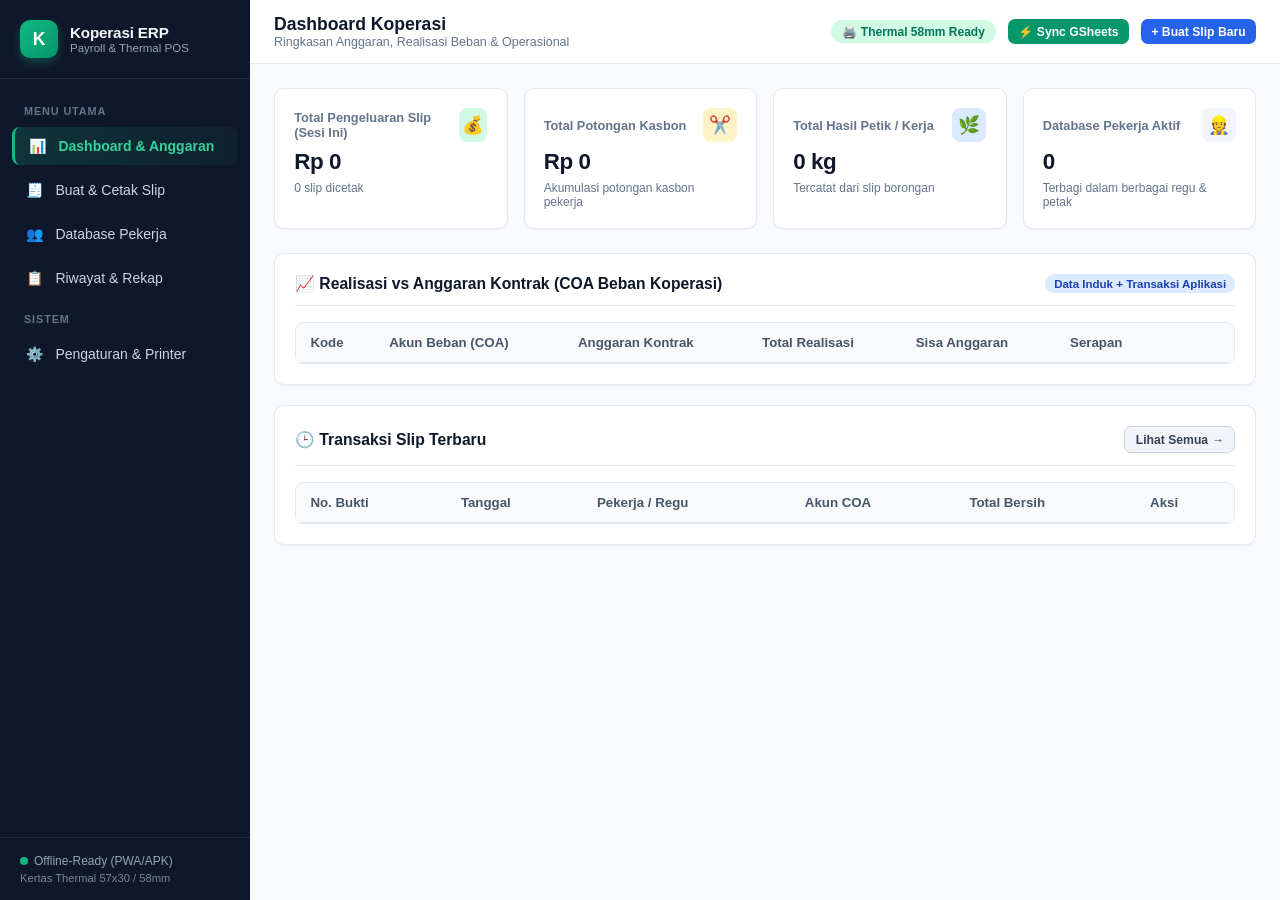
==== commit 01b69847: "Add Sync Google Sheets button to topbar, database workers header, and settings page in Koperasi ERP" ====
--- a/app/src/main/assets/index.html
+++ b/app/src/main/assets/index.html
@@ -1,3904 +1,620 @@
-﻿<!DOCTYPE html>
+<!DOCTYPE html>
 <html lang="id">
 <head>
   <meta charset="UTF-8">
-  <meta name="viewport" content="width=device-width, initial-scale=1.0">
-  <meta name="theme-color" content="#1e293b">
+  <meta name="viewport" content="width=device-width, initial-scale=1.0, maximum-scale=1.0, user-scalable=no">
+  <meta name="theme-color" content="#0f172a">
   <link rel="manifest" href="manifest.json">
   <link rel="apple-touch-icon" href="icons/icon-192.png">
-  <title>Finance Ilantat Jaya - Database Pekerja & Slip Gaji Koperasi</title>
-  <style>
-    :root {
-      --primary: #2563eb;
-      --primary-hover: #1d4ed8;
-      --bg: #f1f5f9;
-      --card-bg: #ffffff;
-      --border: #cbd5e1;
-      --text: #0f172a;
-    }
-
-    * {
-      box-sizing: border-box;
-      margin: 0;
-      padding: 0;
-      font-family: -apple-system, BlinkMacSystemFont, "Segoe UI", Roboto, Helvetica, Arial, sans-serif;
-    }
-
-    body {
-      background-color: var(--bg);
-      color: var(--text);
-      display: flex;
-      flex-direction: column;
-      min-height: 100vh;
-    }
-
-    header {
-      background: #1e293b;
-      color: white;
-      padding: 0.85rem 1.25rem;
-      display: flex;
-      justify-content: space-between;
-      align-items: center;
-      box-shadow: 0 2px 4px rgba(0,0,0,0.1);
-    }
-
-    header h1 {
-      font-size: 1.2rem;
-      font-weight: 700;
-    }
-
-    .badge {
-      background: #3b82f6;
-      color: white;
-      font-size: 0.75rem;
-      padding: 0.2rem 0.5rem;
-      border-radius: 9999px;
-      margin-left: 0.5rem;
-    }
-
-    /* Main Navigation Bar */
-    .top-nav {
-      background: #0f172a;
-      display: flex;
-      gap: 0.5rem;
-      padding: 0.5rem 1.25rem;
-      overflow-x: auto;
-      border-bottom: 1px solid #334155;
-    }
-
-    .nav-btn {
-      background: transparent;
-      color: #94a3b8;
-      border: none;
-      padding: 0.5rem 1rem;
-      font-size: 0.85rem;
-      font-weight: 600;
-      border-radius: 6px;
-      cursor: pointer;
-      white-space: nowrap;
-      transition: all 0.2s;
-    }
-
-    .nav-btn:hover {
-      color: #ffffff;
-      background: rgba(255,255,255,0.05);
-    }
-
-    .nav-btn.active {
-      background: #2563eb;
-      color: #ffffff;
-    }
-
-    .container {
-      display: flex;
-      flex: 1;
-      gap: 1.5rem;
-      padding: 1.25rem;
-      max-width: 1350px;
-      margin: 0 auto;
-      width: 100%;
-    }
-
-    /* Main View Sections */
-    .view-section {
-      width: 100%;
-      display: none;
-    }
-
-    #secSlip {
-      display: flex;
-      flex-direction: column;
-      gap: 1.5rem;
-      width: 100%;
-    }
-
-    /* Form Editor - Full Width */
-    .editor-section {
-      width: 100%;
-      background: var(--card-bg);
-      border-radius: 8px;
-      box-shadow: 0 1px 3px rgba(0,0,0,0.08);
-      padding: 1.25rem;
-      transition: all 0.2s ease;
-    }
-
-    .section-title {
-      font-size: 0.95rem;
-      font-weight: 700;
-      margin-bottom: 0.75rem;
-      color: #334155;
-      border-bottom: 2px solid #e2e8f0;
-      padding-bottom: 0.35rem;
-      display: flex;
-      justify-content: space-between;
-      align-items: center;
-    }
-
-    .form-group {
-      margin-bottom: 0.85rem;
-    }
-
-    .form-row {
-      display: flex;
-      gap: 0.75rem;
-      margin-bottom: 0.75rem;
-    }
-
-    .form-row > * {
-      flex: 1;
-    }
-
-    label {
-      display: block;
-      font-size: 0.8rem;
-      font-weight: 600;
-      margin-bottom: 0.25rem;
-      color: #475569;
-    }
-
-    input, textarea, select {
-      width: 100%;
-      padding: 0.45rem 0.65rem;
-      border: 1px solid var(--border);
-      border-radius: 6px;
-      font-size: 0.85rem;
-      outline: none;
-      transition: border-color 0.15s;
-    }
-
-    input:focus, textarea:focus, select:focus {
-      border-color: var(--primary);
-      box-shadow: 0 0 0 2px rgba(37,99,235,0.15);
-    }
-
-    .btn {
-      cursor: pointer;
-      font-size: 0.82rem;
-      font-weight: 600;
-      padding: 0.45rem 0.85rem;
-      border-radius: 6px;
-      border: none;
-      display: inline-flex;
-      align-items: center;
-      gap: 0.4rem;
-      transition: all 0.15s ease;
-    }
-
-    .btn-primary {
-      background: var(--primary);
-      color: white;
-    }
-    .btn-primary:hover {
-      background: var(--primary-hover);
-    }
-
-    .btn-secondary {
-      background: #e2e8f0;
-      color: #334155;
-    }
-    .btn-secondary:hover {
-      background: #cbd5e1;
-    }
-
-    .btn-danger {
-      background: #fee2e2;
-      color: #ef4444;
-      padding: 0.35rem 0.6rem;
-    }
-    .btn-danger:hover {
-      background: #fecaca;
-    }
-
-    .btn-print {
-      background: #10b981;
-      color: white;
-      font-size: 1.05rem;
-      padding: 0.85rem 1.5rem;
-      width: 100%;
-      justify-content: center;
-      margin-top: 1rem;
-      font-weight: 700;
-    }
-    .btn-print:hover {
-      background: #059669;
-    }
-
-    /* Bottom Preview Section - Stacked Below Form */
-    .preview-section {
-      width: 100%;
-      display: flex;
-      flex-direction: column;
-      align-items: center;
-      transition: all 0.2s ease;
-      background: var(--card-bg);
-      border-radius: 8px;
-      box-shadow: 0 1px 3px rgba(0,0,0,0.08);
-      padding: 1.25rem;
-    }
-
-    .preview-section.hidden {
-      display: none !important;
-    }
-
-    .preview-header {
-      margin-bottom: 0.75rem;
-      font-size: 0.9rem;
-      font-weight: 700;
-      color: #334155;
-      display: flex;
-      justify-content: space-between;
-      width: 100%;
-      max-width: 320px;
-    }
-
-    /* Thermal Receipt Simulation (58mm continuous roll) */
-    .receipt-container {
-      width: 58mm;
-      max-width: 100%;
-      height: auto;
-      background: #ffffff;
-      box-shadow: 0 4px 15px rgba(0,0,0,0.12);
-      padding: 4mm 3mm;
-      color: #000000;
-      font-family: 'Courier New', Courier, monospace;
-      font-size: 11px;
-      line-height: 1.3;
-      border-radius: 6px;
-      border: 1px solid #cbd5e1;
-      margin: 0 auto;
-    }
-
-    .receipt-center {
-      text-align: center;
-    }
-
-    .receipt-title {
-      font-size: 13.5px;
-      font-weight: 800;
-      text-transform: uppercase;
-      letter-spacing: 0.5px;
-      margin-bottom: 2px;
-      color: #0f172a;
-    }
-
-    .receipt-sub {
-      font-size: 10px;
-      margin-bottom: 2px;
-      color: #334155;
-    }
-
-    .divider {
-      border-top: 1px dashed #000000;
-      margin: 6px 0;
-    }
-
-    .receipt-row {
-      display: flex;
-      justify-content: space-between;
-      align-items: flex-start;
-      margin-bottom: 3px;
-      gap: 4px;
-      font-size: 10.5px;
-    }
-
-    .receipt-row.bold {
-      font-weight: 800;
-    }
-
-    .receipt-row .label {
-      text-align: left;
-      flex: 1;
-      word-break: break-word;
-      color: #1e293b;
-    }
-
-    .receipt-row .val {
-      text-align: right;
-      white-space: nowrap;
-      color: #0f172a;
-    }
-
-    .receipt-table {
-      width: 100%;
-      border-collapse: collapse;
-      margin: 4px 0;
-    }
-
-    .receipt-table td {
-      padding: 2px 0;
-      vertical-align: top;
-    }
-
-    .receipt-table td.col-item {
-      text-align: left;
-      font-size: 10.5px;
-      color: #0f172a;
-    }
-
-    .receipt-table td.col-val {
-      text-align: right;
-      white-space: nowrap;
-      font-size: 10.5px;
-      font-weight: 700;
-      color: #0f172a;
-    }
-
-    .signatures {
-      display: flex;
-      justify-content: space-between;
-      margin-top: 16px;
-      text-align: center;
-      font-size: 10px;
-    }
-
-    .sign-box {
-      width: 48%;
-    }
-
-    .sign-space {
-      height: 32px;
-    }
-
-    /* Database Pekerja Styles */
-    .db-container {
-      width: 100%;
-      background: #ffffff;
-      border-radius: 8px;
-      box-shadow: 0 1px 3px rgba(0,0,0,0.08);
-      padding: 1.25rem;
-    }
-
-    .filter-bar {
-      display: flex;
-      gap: 0.75rem;
-      margin-bottom: 1.25rem;
-      flex-wrap: wrap;
-    }
-
-    .worker-grid {
-      display: grid;
-      grid-template-columns: repeat(auto-fill, minmax(280px, 1fr));
-      gap: 1rem;
-    }
-
-    .worker-card {
-      border: 1px solid #e2e8f0;
-      border-radius: 8px;
-      padding: 1rem;
-      background: #f8fafc;
-      transition: all 0.2s ease;
-      display: flex;
-      flex-direction: column;
-      justify-content: space-between;
-    }
-
-    .worker-card:hover {
-      border-color: #2563eb;
-      box-shadow: 0 4px 12px rgba(37,99,235,0.08);
-      transform: translateY(-2px);
-    }
-
-    .worker-header {
-      display: flex;
-      align-items: center;
-      gap: 0.6rem;
-      margin-bottom: 0.6rem;
-    }
-
-    .avatar {
-      width: 38px;
-      height: 38px;
-      border-radius: 50%;
-      background: #2563eb;
-      color: white;
-      display: flex;
-      align-items: center;
-      justify-content: center;
-      font-weight: bold;
-      font-size: 0.9rem;
-    }
-
-    .worker-info {
-      flex: 1;
-    }
-
-    .worker-name {
-      font-weight: 700;
-      font-size: 0.95rem;
-      color: #0f172a;
-    }
-
-    .worker-regu {
-      font-size: 0.75rem;
-      color: #64748b;
-    }
-
-    .tag {
-      font-size: 0.72rem;
-      padding: 0.15rem 0.45rem;
-      border-radius: 4px;
-      font-weight: 600;
-      display: inline-block;
-    }
-
-    .tag-category {
-      background: #dbeafe;
-      color: #1e40af;
-    }
-
-    .tag-schema {
-      background: #fef3c7;
-      color: #92400e;
-    }
-
-    .tag-unpaid {
-      background: #fef3c7;
-      color: #d97706;
-      border: 1px solid #fcd34d;
-    }
-
-    .tag-paid {
-      background: #dcfce7;
-      color: #15803d;
-      border: 1px solid #86efac;
-    }
-
-    /* Rekap Table Styles */
-    .rekap-table {
-      width: 100%;
-      border-collapse: collapse;
-      font-size: 0.85rem;
-      margin-top: 1rem;
-    }
-
-    .rekap-table th {
-      background: #1e293b;
-      color: white;
-      padding: 0.65rem;
-      text-align: left;
-    }
-
-    .rekap-table td {
-      padding: 0.6rem;
-      border-bottom: 1px solid #e2e8f0;
-    }
-
-    .rekap-table tr:hover {
-      background: #f1f5f9;
-    }
-
-    /* Modal & Calculator Styles */
-    .modal {
-      position: fixed;
-      top: 0;
-      left: 0;
-      width: 100vw;
-      height: 100vh;
-      background: rgba(15, 23, 42, 0.6);
-      display: flex;
-      justify-content: center;
-      align-items: center;
-      z-index: 9999;
-      padding: 1rem;
-    }
-
-    .modal-content {
-      background: #ffffff;
-      border-radius: 12px;
-      width: 100%;
-      max-width: 450px;
-      box-shadow: 0 10px 25px rgba(0,0,0,0.2);
-      overflow: hidden;
-    }
-
-    .modal-header {
-      background: #1e293b;
-      color: #ffffff;
-      padding: 0.85rem 1.25rem;
-      display: flex;
-      justify-content: space-between;
-      align-items: center;
-    }
-
-    .modal-header h3 {
-      font-size: 1rem;
-      font-weight: 600;
-    }
-
-    .close-btn {
-      font-size: 1.25rem;
-      cursor: pointer;
-      color: #cbd5e1;
-    }
-
-    .modal-body {
-      padding: 1.25rem;
-    }
-
-    .calc-summary-card {
-      background: #f8fafc;
-      border: 1px solid #e2e8f0;
-      border-radius: 6px;
-      padding: 0.5rem 0.75rem;
-      margin-top: 0.5rem;
-      font-size: 0.85rem;
-    }
-
-    .calc-row {
-      display: flex;
-      justify-content: space-between;
-      align-items: center;
-    }
-
-    .calc-box {
-      background: #eff6ff;
-      border: 1px solid #bfdbfe;
-      border-radius: 8px;
-      padding: 0.85rem;
-      margin-top: 1.25rem;
-    }
-
-    .calc-box-title {
-      font-size: 0.9rem;
-      font-weight: 700;
-      color: #1e40af;
-      margin-bottom: 0.6rem;
-      display: flex;
-      justify-content: space-between;
-      align-items: center;
-    }
-
-    .calc-item {
-      display: flex;
-      justify-content: space-between;
-      font-size: 0.85rem;
-      margin-bottom: 0.35rem;
-      color: #334155;
-    }
-
-    .calc-item.bold {
-      font-weight: 700;
-    }
-
-    .calc-divider {
-      border-top: 1px dashed #93c5fd;
-      margin: 0.5rem 0;
-    }
-
-    .calc-grid {
-      display: grid;
-      grid-template-columns: repeat(4, 1fr);
-      gap: 0.5rem;
-    }
-
-    .calc-btn {
-      padding: 0.75rem;
-      font-size: 1.1rem;
-      font-weight: bold;
-      border-radius: 6px;
-      border: 1px solid #cbd5e1;
-      background: #ffffff;
-      cursor: pointer;
-    }
-
-    .calc-btn:active {
-      background: #e2e8f0;
-    }
-
-    .mode-toggle-bar {
-      display: none;
-      background: #cbd5e1;
-      padding: 0.3rem;
-      border-radius: 8px;
-      margin-bottom: 1rem;
-      gap: 0.4rem;
-    }
-
-    .mode-tab {
-      flex: 1;
-      text-align: center;
-      padding: 0.55rem 0.5rem;
-      font-size: 0.85rem;
-      font-weight: 700;
-      border-radius: 6px;
-      cursor: pointer;
-      color: #334155;
-      background: transparent;
-      border: none;
-      transition: all 0.2s ease;
-    }
-
-    .mode-tab.active {
-      background: #2563eb;
-      color: #ffffff;
-      box-shadow: 0 1px 3px rgba(0,0,0,0.15);
-    }
-
-    @media (max-width: 900px) {
-      header {
-        flex-direction: column;
-        align-items: flex-start;
-        gap: 0.5rem;
-        padding: 0.85rem 1rem;
-      }
-
-      .container {
-        flex-direction: column;
-        padding: 0.75rem;
-        gap: 1rem;
-      }
-
-      .form-row {
-        flex-direction: column;
-        gap: 0.5rem;
-      }
-    }
-
-    /* Print Stylesheet for System Print & PDF (Continuous 54mm inside 58mm) */
-    @media print {
-      @page {
-        size: 58mm auto;
-        margin: 0mm;
-      }
-      html, body {
-        width: 58mm !important;
-        height: auto !important;
-        margin: 0 auto !important;
-        padding: 0 !important;
-        background: #ffffff !important;
-        overflow: visible !important;
-      }
-      body > *:not(#printableReceiptContainer) {
-        display: none !important;
-      }
-      #printableReceiptContainer {
-        display: block !important;
-        visibility: visible !important;
-        width: 54mm !important;
-        max-width: 54mm !important;
-        height: auto !important;
-        margin: 0 auto !important;
-        padding: 2mm 1mm !important;
-        background: #ffffff !important;
-        color: #000000 !important;
-        font-family: 'Courier New', Courier, monospace !important;
-        font-size: 10.5px !important;
-        line-height: 1.25 !important;
-        overflow: visible !important;
-      }
-      #printableReceiptContainer * {
-        visibility: visible !important;
-      }
-    }
-  </style>
+  <title>Koperasi ERP — Payroll &amp; Slip Thermal 57x30</title>
+  <link rel="stylesheet" href="styles.css">
 </head>
 <body>
 
-  <!-- Hidden Container for System PDF Printing -->
-  <div id="printableReceiptContainer" style="display: none;"></div>
-
-  <header>
-    <div style="display: flex; align-items: center; justify-content: space-between; width: 100%; flex-wrap: wrap; gap: 0.5rem;">
-      <div style="display: flex; align-items: center; gap: 0.5rem;">
-        <h1>Finance Ilantat Jaya</h1>
-        <span class="badge">Thermal 58mm (Roll / Auto Height)</span>
-      </div>
-      <div style="display: flex; align-items: center; gap: 0.5rem; flex-wrap: wrap;">
-        <button class="btn btn-secondary" onclick="openRatesModal()" style="font-size: 0.82rem; padding: 0.4rem 0.8rem; background: #3b82f6; color: white;">
-          ⚙️ Kelola Tarif
-        </button>
-        <button class="btn btn-secondary" onclick="openBluetoothModal()" style="font-size: 0.82rem; padding: 0.4rem 0.8rem;">
-          Printer Bluetooth
-        </button>
-        <button class="btn btn-secondary" id="togglePreviewBtn" onclick="togglePreview()" style="font-size: 0.82rem; padding: 0.4rem 0.8rem;">
-          <span id="toggleText">Sembunyikan Preview</span>
-        </button>
-        <button class="btn btn-primary" onclick="syncWithGoogleSheets()" style="font-size: 0.82rem; padding: 0.4rem 0.8rem; background: #059669;">
-          Sync Google Sheets
-        </button>
+  <!-- SIDEBAR DESKTOP -->
+  <aside class="sidebar">
+    <div class="sidebar-brand">
+      <div class="brand-logo">K</div>
+      <div class="brand-text">
+        <h2>Koperasi ERP</h2>
+        <span>Payroll &amp; Thermal POS</span>
       </div>
     </div>
-  </header>
-
-  <!-- Top Main Navigation Bar -->
-  <div class="top-nav">
-    <button class="nav-btn active" id="tabNavSlip" onclick="switchMainTab('slip')">Cetak Slip Gaji</button>
-    <button class="nav-btn" id="tabNavDb" onclick="switchMainTab('db')">Database Pekerja (<span id="totalWorkerBadge">86</span>)</button>
-    <button class="nav-btn" id="tabNavRekap" onclick="switchMainTab('rekap')">Rekapitulasi Gaji &amp; Pemetik</button>
+
+    <nav class="sidebar-nav">
+      <div class="nav-label">Menu Utama</div>
+      <button class="nav-item active" data-view="dashboard" onclick="switchView('dashboard')">
+        <span>📊</span> Dashboard &amp; Anggaran
+      </button>
+      <button class="nav-item" data-view="slip" onclick="switchView('slip')">
+        <span>🧾</span> Buat &amp; Cetak Slip
+      </button>
+      <button class="nav-item" data-view="workers" onclick="switchView('workers')">
+        <span>👥</span> Database Pekerja
+      </button>
+      <button class="nav-item" data-view="history" onclick="switchView('history')">
+        <span>📋</span> Riwayat &amp; Rekap
+      </button>
+
+      <div class="nav-label">Sistem</div>
+      <button class="nav-item" data-view="settings" onclick="switchView('settings')">
+        <span>⚙️</span> Pengaturan &amp; Printer
+      </button>
+    </nav>
+
+    <div class="sidebar-footer">
+      <div><span class="status-dot"></span>Offline-Ready (PWA/APK)</div>
+      <div style="margin-top: 4px; font-size: 0.7rem; opacity: 0.8;">Kertas Thermal 57x30 / 58mm</div>
+    </div>
+  </aside>
+
+  <!-- MAIN WRAPPER -->
+  <div class="main-wrapper">
+    <!-- TOPBAR -->
+    <header class="topbar">
+      <div class="topbar-left">
+        <div>
+          <div class="topbar-title" id="topbarTitle">Dashboard Koperasi</div>
+          <div class="topbar-subtitle" id="topbarSubtitle">Ringkasan Anggaran, Realisasi Beban &amp; Operasional</div>
+        </div>
+      </div>
+      <div class="topbar-actions">
+        <span class="pill-badge hide-mobile">🖨️ Thermal 58mm Ready</span>
+        <button class="btn btn-primary btn-sm" onclick="syncWithGoogleSheets()" style="background: #059669; color: white;">⚡ Sync GSheets</button>
+        <button class="btn btn-accent btn-sm" onclick="switchView('slip')">+ Buat Slip Baru</button>
+      </div>
+    </header>
+
+    <!-- CONTENT AREA -->
+    <main class="content-area">
+
+      <!-- ================= VIEW 1: DASHBOARD ================= -->
+      <section id="view-dashboard" class="view-section active">
+        <div class="kpi-grid">
+          <div class="kpi-card">
+            <div class="kpi-top">
+              <span class="kpi-label">Total Pengeluaran Slip (Sesi Ini)</span>
+              <div class="kpi-icon" style="background: #d1fae5; color: #059669;">💰</div>
+            </div>
+            <div class="kpi-value" id="kpiTotalPaid">Rp 0</div>
+            <div class="kpi-meta" id="kpiSlipCount">0 slip dicetak</div>
+          </div>
+
+          <div class="kpi-card">
+            <div class="kpi-top">
+              <span class="kpi-label">Total Potongan Kasbon</span>
+              <div class="kpi-icon" style="background: #fef3c7; color: #d97706;">✂️</div>
+            </div>
+            <div class="kpi-value" id="kpiTotalKasbon">Rp 0</div>
+            <div class="kpi-meta">Akumulasi potongan kasbon pekerja</div>
+          </div>
+
+          <div class="kpi-card">
+            <div class="kpi-top">
+              <span class="kpi-label">Total Hasil Petik / Kerja</span>
+              <div class="kpi-icon" style="background: #dbeafe; color: #2563eb;">🌿</div>
+            </div>
+            <div class="kpi-value" id="kpiTotalKg">0 kg</div>
+            <div class="kpi-meta">Tercatat dari slip borongan</div>
+          </div>
+
+          <div class="kpi-card">
+            <div class="kpi-top">
+              <span class="kpi-label">Database Pekerja Aktif</span>
+              <div class="kpi-icon" style="background: #f1f5f9; color: #334155;">👷</div>
+            </div>
+            <div class="kpi-value" id="kpiActiveWorkers">0</div>
+            <div class="kpi-meta" id="kpiTotalRegu">Terbagi dalam berbagai regu &amp; petak</div>
+          </div>
+        </div>
+
+        <div class="card">
+          <div class="card-header">
+            <div class="card-title">📈 Realisasi vs Anggaran Kontrak (COA Beban Koperasi)</div>
+            <span class="badge badge-blue">Data Induk + Transaksi Aplikasi</span>
+          </div>
+          <div class="table-responsive">
+            <table class="erp-table">
+              <thead>
+                <tr>
+                  <th>Kode</th>
+                  <th>Akun Beban (COA)</th>
+                  <th>Anggaran Kontrak</th>
+                  <th>Total Realisasi</th>
+                  <th>Sisa Anggaran</th>
+                  <th style="min-width: 140px;">Serapan</th>
+                </tr>
+              </thead>
+              <tbody id="coaBudgetTableBody"></tbody>
+            </table>
+          </div>
+        </div>
+
+        <div class="card">
+          <div class="card-header">
+            <div class="card-title">🕒 Transaksi Slip Terbaru</div>
+            <button class="btn btn-secondary btn-sm" onclick="switchView('history')">Lihat Semua →</button>
+          </div>
+          <div class="table-responsive">
+            <table class="erp-table">
+              <thead>
+                <tr>
+                  <th>No. Bukti</th>
+                  <th>Tanggal</th>
+                  <th>Pekerja / Regu</th>
+                  <th>Akun COA</th>
+                  <th>Total Bersih</th>
+                  <th>Aksi</th>
+                </tr>
+              </thead>
+              <tbody id="recentTxTableBody"></tbody>
+            </table>
+          </div>
+        </div>
+      </section>
+
+      <!-- ================= VIEW 2: BUAT & CETAK SLIP ================= -->
+      <section id="view-slip" class="view-section">
+        <div class="slip-workspace">
+          <!-- LEFT: EDITOR -->
+          <div>
+            <div class="card">
+              <div class="card-header">
+                <div class="card-title">1️⃣ Pilih Pekerja &amp; Akun Beban (COA)</div>
+                <button class="btn btn-secondary btn-sm" onclick="resetSlipForm()">🔄 Reset Form</button>
+              </div>
+
+              <div class="form-grid">
+                <div class="form-group">
+                  <label>Filter Regu / Petak</label>
+                  <select id="filterSlipRegu" onchange="populateWorkerSelect()">
+                    <option value="">-- Semua Regu / Petak --</option>
+                  </select>
+                </div>
+                <div class="form-group">
+                  <label>Pilih Pekerja (Database)</label>
+                  <select id="selectWorkerDb" onchange="onSelectWorkerFromDb()">
+                    <option value="">-- Ketik Manual / Pilih Pekerja --</option>
+                  </select>
+                </div>
+                <div class="form-group">
+                  <label>Nama Pekerja / Ketua Regu</label>
+                  <input type="text" id="workerName" value="Alfiki Paputungan" oninput="updateReceipt()">
+                </div>
+                <div class="form-group">
+                  <label>Jabatan / Kategori</label>
+                  <input type="text" id="workerRole" value="Borongan Pemetik" oninput="updateReceipt()">
+                </div>
+                <div class="form-group">
+                  <label>Regu / Petak Lahan</label>
+                  <input type="text" id="workerRegu" value="PGWS" oninput="updateReceipt()">
+                </div>
+                <div class="form-group">
+                  <label>Akun Beban (COA)</label>
+                  <select id="coaSelect" onchange="onCoaChange()"></select>
+                </div>
+                <div class="form-group">
+                  <label>No. Bukti / Referensi</label>
+                  <input type="text" id="refNo" oninput="updateReceipt()">
+                </div>
+                <div class="form-group">
+                  <label>Tanggal Pembayaran</label>
+                  <input type="date" id="payDate" oninput="updateReceipt()">
+                </div>
+                <div class="form-group full">
+                  <label>Periode / Keterangan Kerja</label>
+                  <input type="text" id="periodText" value="Periode November 2026" oninput="updateReceipt()">
+                </div>
+              </div>
+            </div>
+
+            <!-- KALKULATOR PINTAR -->
+            <div class="smart-calc-box">
+              <div class="smart-calc-header">
+                <span>⚡ Kalkulator Cepat (Otomatis ke Komponen Pendapatan)</span>
+                <select id="calcMode" onchange="toggleCalcMode()" style="width: auto; padding: 0.25rem 0.5rem; font-size: 0.75rem;">
+                  <option value="borongan_kg">Borongan Petik / Cudai (Kg)</option>
+                  <option value="harian_hok">Harian Pengawas / Penjemur (HOK)</option>
+                  <option value="borongan_lahan">Borongan Pemarasan (Ha / Pohon)</option>
+                </select>
+              </div>
+
+              <div id="calcInputsKg" class="form-grid" style="margin-bottom: 0.5rem;">
+                <div class="form-group" style="margin-bottom: 0;">
+                  <label>Berat Hasil (kg)</label>
+                  <input type="number" id="calcQtyKg" step="0.1" placeholder="Contoh: 133.5" oninput="applySmartCalc()">
+                </div>
+                <div class="form-group" style="margin-bottom: 0;">
+                  <label>Tarif per kg (Rp)</label>
+                  <input type="number" id="calcRateKg" value="7000" oninput="applySmartCalc()">
+                </div>
+              </div>
+
+              <div id="calcInputsHok" class="form-grid" style="display: none; margin-bottom: 0.5rem;">
+                <div class="form-group" style="margin-bottom: 0;">
+                  <label>Jumlah Hari (HOK)</label>
+                  <input type="number" id="calcQtyHok" step="0.5" placeholder="Contoh: 10" oninput="applySmartCalc()">
+                </div>
+                <div class="form-group" style="margin-bottom: 0;">
+                  <label>Tarif per HOK (Rp)</label>
+                  <input type="number" id="calcRateHok" value="150000" oninput="applySmartCalc()">
+                </div>
+              </div>
+
+              <div id="calcInputsLahan" class="form-grid" style="display: none; margin-bottom: 0.5rem;">
+                <div class="form-group" style="margin-bottom: 0;">
+                  <label>Luas (Ha) / Jumlah Pohon</label>
+                  <input type="text" id="calcLahanInfo" placeholder="Contoh: 2.5 Ha / 180 Pohon" oninput="applySmartCalc()">
+                </div>
+                <div class="form-group" style="margin-bottom: 0;">
+                  <label>Nilai Borongan (Rp)</label>
+                  <input type="number" id="calcRateLahan" placeholder="Contoh: 2500000" oninput="applySmartCalc()">
+                </div>
+              </div>
+            </div>
+
+            <!-- KOMPONEN PENDAPATAN & POTONGAN -->
+            <div class="card">
+              <div class="card-header">
+                <div class="card-title">2️⃣ Rincian Pendapatan &amp; Potongan</div>
+              </div>
+
+              <div style="display: flex; justify-content: space-between; align-items: center; margin-bottom: 0.5rem;">
+                <label style="margin: 0; color: #059669;">(+) Komponen Pendapatan</label>
+                <button class="btn btn-secondary btn-sm" onclick="addIncomeItem()">+ Tambah Baris</button>
+              </div>
+              <div id="incomeItemsContainer"></div>
+
+              <div style="display: flex; justify-content: space-between; align-items: center; margin: 1rem 0 0.5rem;">
+                <label style="margin: 0; color: #dc2626;">(-) Potongan / Kasbon</label>
+                <button class="btn btn-secondary btn-sm" onclick="addDeductionItem()">+ Tambah Potongan</button>
+              </div>
+              <div id="deductionItemsContainer"></div>
+
+              <div class="form-grid" style="margin-top: 1rem; padding-top: 1rem; border-top: 1px solid var(--border);">
+                <div class="form-group">
+                  <label>Metode Pembayaran</label>
+                  <select id="paymentMethod" onchange="updateReceipt()">
+                    <option value="Tunai / Cash">Tunai / Cash</option>
+                    <option value="Transfer Bank Sulutgo">Transfer Bank Sulutgo</option>
+                    <option value="Transfer Bank BRI">Transfer Bank BRI</option>
+                    <option value="Transfer Bank BCA">Transfer Bank BCA</option>
+                    <option value="Transfer Bank Mandiri">Transfer Bank Mandiri</option>
+                    <option value="QRIS / E-Wallet">QRIS / E-Wallet</option>
+                  </select>
+                </div>
+                <div class="form-group">
+                  <label>Nama Pengesah / Pengurus</label>
+                  <input type="text" id="picName" oninput="updateReceipt()">
+                </div>
+                <div class="form-group full">
+                  <label>Catatan Kaki (Bawah Struk)</label>
+                  <input type="text" id="noteText" oninput="updateReceipt()">
+                </div>
+              </div>
+
+              <div class="action-bar">
+                <button class="btn btn-primary btn-lg" style="flex: 2;" onclick="saveAndPrintSlip()">
+                  🖨️ Simpan &amp; Cetak Thermal (57x30)
+                </button>
+                <button class="btn btn-accent btn-lg" style="flex: 1;" onclick="shareSlipWhatsApp()">
+                  💬 Kirim WA / Copy
+                </button>
+              </div>
+            </div>
+          </div>
+
+          <!-- RIGHT: LIVE PREVIEW THERMAL -->
+          <div class="preview-sticky">
+            <div class="preview-toolbar">
+              <span>📄 Live Preview Thermal (<span id="previewWidthLabel">58mm</span>)</span>
+              <button class="btn btn-secondary btn-sm" onclick="window.print()">Cetak Langsung</button>
+            </div>
+
+            <div class="receipt-paper-wrapper">
+              <div class="receipt-container" id="receiptPrintArea">
+                <div class="receipt-center">
+                  <div class="receipt-title" id="prevBusinessName">KOPERASI PERKEBUNAN</div>
+                  <div class="receipt-sub" id="prevBusinessUnit">Unit Produksi &amp; Pengolahan</div>
+                  <div class="receipt-sub" id="prevBusinessAddress" style="font-size: 8.5px;">Sulawesi Utara</div>
+                </div>
+
+                <div class="divider"></div>
+
+                <div class="receipt-row">
+                  <span class="label">No.Bukti</span>
+                  <span class="val" id="prevRefNo">SLIP-001</span>
+                </div>
+                <div class="receipt-row">
+                  <span class="label">Tanggal</span>
+                  <span class="val" id="prevDate">27/11/2026</span>
+                </div>
+                <div class="receipt-row">
+                  <span class="label">Akun</span>
+                  <span class="val" id="prevCoa">402 - Upah Pemetik</span>
+                </div>
+                <div class="receipt-row bold">
+                  <span class="label">Pekerja</span>
+                  <span class="val" id="prevWorker">Alfiki Paputungan</span>
+                </div>
+                <div class="receipt-row">
+                  <span class="label">Regu/Jab</span>
+                  <span class="val" id="prevRoleRegu">PGWS / Pemetik</span>
+                </div>
+                <div class="receipt-row">
+                  <span class="label">Periode</span>
+                  <span class="val" id="prevPeriod">Nov 2026</span>
+                </div>
+
+                <div class="divider"></div>
+
+                <div style="font-weight: bold; margin-bottom: 2px;">PENDAPATAN:</div>
+                <table class="receipt-table" id="prevIncomeTable"></table>
+
+                <div id="prevDeductionSection" style="display: none; margin-top: 4px;">
+                  <div style="font-weight: bold; margin-bottom: 2px;">POTONGAN / KASBON:</div>
+                  <table class="receipt-table" id="prevDeductionTable"></table>
+                </div>
+
+                <div class="divider"></div>
+
+                <div class="receipt-row bold" style="font-size: 12px;">
+                  <span class="label">TOTAL DITERIMA:</span>
+                  <span class="val" id="prevTotal">Rp 0</span>
+                </div>
+                <div class="receipt-row" style="font-size: 9px; margin-top: 2px;">
+                  <span class="label">Metode:</span>
+                  <span class="val" id="prevPaymentMethod">Tunai / Cash</span>
+                </div>
+
+                <div class="divider"></div>
+
+                <div class="signatures">
+                  <div class="sign-box">
+                    <div>Penerima,</div>
+                    <div class="sign-space"></div>
+                    <div id="prevSignWorker">( Pekerja )</div>
+                  </div>
+                  <div class="sign-box">
+                    <div>Pengesah,</div>
+                    <div class="sign-space"></div>
+                    <div id="prevSignPic">( Pengurus )</div>
+                  </div>
+                </div>
+
+                <div class="divider" style="margin-top: 8px;"></div>
+                <div class="receipt-center" style="font-size: 8.5px; margin-top: 3px;" id="prevNote">
+                  Terima kasih atas kerja keras Anda.
+                </div>
+                <div class="receipt-center" style="font-size: 8px; opacity: 0.7; margin-top: 2px;">
+                  --- Dicetak via Koperasi ERP ---
+                </div>
+              </div>
+            </div>
+          </div>
+        </div>
+      </section>
+
+      <!-- ================= VIEW 3: DATABASE PEKERJA ================= -->
+      <section id="view-workers" class="view-section">
+        <div class="card">
+          <div class="card-header">
+            <div class="card-title">👥 Database Pekerja &amp; Ketua Regu Koperasi</div>
+            <div style="display: flex; gap: 0.5rem;">
+              <button class="btn btn-primary btn-sm" onclick="syncWithGoogleSheets()" style="background: #059669; color: white;">⚡ Sync GSheets</button>
+              <button class="btn btn-accent btn-sm" onclick="openWorkerModal()">+ Tambah Pekerja</button>
+            </div>
+          </div>
+
+          <div class="filter-bar">
+            <input type="text" id="searchWorkerInput" placeholder="Cari nama pekerja..." oninput="renderWorkersTable()">
+            <select id="filterWorkerRegu" onchange="renderWorkersTable()">
+              <option value="">Semua Regu / Petak</option>
+            </select>
+            <select id="filterWorkerRole" onchange="renderWorkersTable()">
+              <option value="">Semua Jabatan</option>
+              <option value="Borongan Pemetik">Borongan Pemetik</option>
+              <option value="Pengawas Lapangan">Pengawas Lapangan</option>
+              <option value="Pengawas Cudai">Pengawas Cudai</option>
+              <option value="Penjemur">Penjemur</option>
+              <option value="Pengawas Malam">Pengawas Malam</option>
+              <option value="Ketua Regu Pemarasan">Ketua Regu Pemarasan</option>
+            </select>
+          </div>
+
+          <div class="table-responsive">
+            <table class="erp-table">
+              <thead>
+                <tr>
+                  <th>ID</th>
+                  <th>Nama Pekerja</th>
+                  <th>Jabatan / Kategori</th>
+                  <th>Regu / Petak</th>
+                  <th>Skema</th>
+                  <th>Tarif Default</th>
+                  <th>Status</th>
+                  <th>Aksi</th>
+                </tr>
+              </thead>
+              <tbody id="workersTableBody"></tbody>
+            </table>
+          </div>
+        </div>
+      </section>
+
+      <!-- ================= VIEW 4: RIWAYAT & REKAP ================= -->
+      <section id="view-history" class="view-section">
+        <div class="card">
+          <div class="card-header">
+            <div class="card-title">📋 Riwayat Slip Pembayaran &amp; Export</div>
+            <div style="display: flex; gap: 0.5rem;">
+              <button class="btn btn-primary btn-sm" onclick="exportHistoryCSV()">📥 Export CSV (Excel)</button>
+              <button class="btn btn-danger btn-sm" onclick="clearHistory()">🗑️ Hapus Semua</button>
+            </div>
+          </div>
+
+          <div class="filter-bar">
+            <input type="text" id="searchHistoryInput" placeholder="Cari no. bukti atau nama pekerja..." oninput="renderHistoryTable()">
+            <select id="filterHistoryCoa" onchange="renderHistoryTable()">
+              <option value="">Semua Akun COA</option>
+            </select>
+          </div>
+
+          <div class="table-responsive">
+            <table class="erp-table">
+              <thead>
+                <tr>
+                  <th>No. Bukti</th>
+                  <th>Tanggal</th>
+                  <th>Nama Pekerja</th>
+                  <th>Regu</th>
+                  <th>Akun COA</th>
+                  <th>Bruto</th>
+                  <th>Kasbon</th>
+                  <th>Total Bersih</th>
+                  <th>Aksi</th>
+                </tr>
+              </thead>
+              <tbody id="historyTableBody"></tbody>
+            </table>
+          </div>
+        </div>
+      </section>
+
+      <!-- ================= VIEW 5: PENGATURAN ================= -->
+      <section id="view-settings" class="view-section">
+        <div class="card">
+          <div class="card-header">
+            <div class="card-title">⚙️ Pengaturan Identitas Koperasi &amp; Printer Thermal</div>
+          </div>
+
+          <div class="form-grid">
+            <div class="form-group">
+              <label>Nama Koperasi / Usaha</label>
+              <input type="text" id="setBusinessName">
+            </div>
+            <div class="form-group">
+              <label>Sub-Judul / Unit Kerja</label>
+              <input type="text" id="setBusinessUnit">
+            </div>
+            <div class="form-group full">
+              <label>Alamat &amp; Kontak</label>
+              <input type="text" id="setBusinessAddress">
+            </div>
+            <div class="form-group">
+              <label>Nama Pengesah / Admin Default</label>
+              <input type="text" id="setPicName">
+            </div>
+            <div class="form-group">
+              <label>Lebar Kertas Thermal</label>
+              <select id="setPaperWidth">
+                <option value="58mm">58mm (Roll 57x30 Standard)</option>
+                <option value="57mm">57mm (Compact)</option>
+                <option value="80mm">80mm (Lebar)</option>
+              </select>
+            </div>
+            <div class="form-group">
+              <label>Tarif Default Pemetik (Rp/kg)</label>
+              <input type="number" id="setRatePemetik">
+            </div>
+            <div class="form-group">
+              <label>Tarif Default Pengawas (Rp/HOK)</label>
+              <input type="number" id="setRatePengawas">
+            </div>
+            <div class="form-group full">
+              <label>Catatan Kaki Default Struk</label>
+              <input type="text" id="setFooterNote">
+            </div>
+          </div>
+
+          <div class="action-bar">
+            <button class="btn btn-primary" onclick="saveSettings()">💾 Simpan Pengaturan</button>
+            <button class="btn btn-primary" onclick="syncWithGoogleSheets()" style="background: #059669; color: white;">⚡ Sync Data dari Google Sheets</button>
+            <button class="btn btn-secondary" onclick="backupDataJSON()">📤 Backup Data (JSON)</button>
+            <button class="btn btn-secondary" onclick="document.getElementById('restoreFile').click()">📥 Restore Data (JSON)</button>
+            <input type="file" id="restoreFile" accept=".json" style="display: none;" onchange="restoreDataJSON(event)">
+          </div>
+        </div>
+      </section>
+
+    </main>
   </div>
 
-  <div class="container">
-
-    <!-- SECTION 1: Slip Gaji Generator (Editor di Atas, Preview di Bawah) -->
-    <div class="view-section" id="secSlip" style="display: flex;">
-
-      <!-- Form Input / Editor (Full Width) -->
-      <div class="editor-section">
-
-        <!-- Master Data Template Pekerja -->
-        <div class="section-title">
-          <span>Pilih / Kelola Template Pekerja</span>
-        </div>
-        <div style="background: #f8fafc; border: 1px solid #e2e8f0; padding: 0.85rem; border-radius: 8px; margin-bottom: 1.25rem;">
-          <label>Daftar Nama Pekerja (Hanya yang Belum Dibayarkan):</label>
-          <div style="display: flex; gap: 0.5rem; margin-top: 0.35rem; flex-wrap: wrap;">
-            <select id="workerTemplateSelect" onchange="loadWorkerTemplate(this.value)" style="flex: 2; min-width: 180px;">
-              <option value="">-- Pilih / Cari Nama Pekerja --</option>
-            </select>
-            <button class="btn btn-primary" onclick="saveWorkerTemplate()" style="font-size: 0.8rem;">
-              Simpan
-            </button>
-            <button class="btn btn-danger" onclick="deleteWorkerTemplate()" style="font-size: 0.8rem;">
-              Hapus
-            </button>
-          </div>
-        </div>
-
-        <div class="section-title">
-          <span>Informasi Usaha / Tempat Kerja</span>
-        </div>
-        <div class="form-row">
-          <div class="form-group">
-            <label>Nama Usaha / Toko / Perusahaan</label>
-            <input type="text" id="businessName" value="KOPERASI ILANTAT JAYA" oninput="updateReceipt()">
-          </div>
-          <div class="form-group">
-            <label>Sub-judul / Unit Kerja</label>
-            <input type="text" id="businessUnit" value="Slip Gaji &amp; Upah Kerja" oninput="updateReceipt()">
-          </div>
-        </div>
+  <!-- MOBILE BOTTOM NAVIGATION (ANDROID APK) -->
+  <nav class="mobile-nav">
+    <button class="mobile-nav-btn active" data-view="dashboard" onclick="switchView('dashboard')">
+      <span class="ico">📊</span>
+      <span>Dashboard</span>
+    </button>
+    <button class="mobile-nav-btn" data-view="slip" onclick="switchView('slip')">
+      <span class="ico">🧾</span>
+      <span>Cetak Slip</span>
+    </button>
+    <button class="mobile-nav-btn" data-view="workers" onclick="switchView('workers')">
+      <span class="ico">👥</span>
+      <span>Pekerja</span>
+    </button>
+    <button class="mobile-nav-btn" data-view="history" onclick="switchView('history')">
+      <span class="ico">📋</span>
+      <span>Riwayat</span>
+    </button>
+    <button class="mobile-nav-btn" data-view="settings" onclick="switchView('settings')">
+      <span class="ico">⚙️</span>
+      <span>Setelan</span>
+    </button>
+  </nav>
+
+  <!-- MODAL TAMBAH PEKERJA -->
+  <div class="modal-backdrop" id="workerModal">
+    <div class="modal-box">
+      <div class="card-header">
+        <div class="card-title">Tambah / Edit Pekerja</div>
+        <button class="btn btn-secondary btn-sm" onclick="closeWorkerModal()">✕</button>
+      </div>
+      <div class="form-group">
+        <label>Nama Pekerja</label>
+        <input type="text" id="modalWorkerName" placeholder="Nama lengkap pekerja">
+      </div>
+      <div class="form-group">
+        <label>Jabatan / Kategori</label>
+        <select id="modalWorkerRole">
+          <option value="Borongan Pemetik">Borongan Pemetik</option>
+          <option value="Pengawas Lapangan">Pengawas Lapangan</option>
+          <option value="Pengawas Cudai">Pengawas Cudai</option>
+          <option value="Penjemur">Penjemur</option>
+          <option value="Pengawas Malam">Pengawas Malam</option>
+          <option value="Ketua Regu Pemarasan">Ketua Regu Pemarasan</option>
+          <option value="Pencudai">Pencudai</option>
+        </select>
+      </div>
+      <div class="form-group">
+        <label>Regu / Petak</label>
+        <input type="text" id="modalWorkerRegu" placeholder="Contoh: LGKP, Sabua Miring 1, PGWS">
+      </div>
+      <div class="form-grid">
         <div class="form-group">
-          <label>Alamat / Kontak Singkat</label>
-          <input type="text" id="businessAddress" value="Desa Lungkap, Bolaang Mongondow Selatan" oninput="updateReceipt()">
-        </div>
-
-        <div class="section-title" style="margin-top: 1.25rem;">
-          <span>Detail Pekerja &amp; Kategori</span>
-        </div>
-        <div class="form-row">
-          <div class="form-group">
-            <label>Nama Pekerja</label>
-            <input type="text" id="workerName" value="Ahmad Maulana" oninput="updateReceipt()">
-          </div>
-          <div class="form-group">
-            <label>Kategori Pekerja</label>
-            <select id="workerCategorySelect" onchange="handleCategoryChange(this.value)">
-              <option value="Pengawas">Pengawas / Harian</option>
-              <option value="Borongan">Borongan</option>
-            </select>
-          </div>
-        </div>
-
-        <!-- Sub-Kategori Pengawas / Harian -->
-        <div class="form-group" id="pengawasSubGroup" style="display: block;">
-          <div style="display: flex; justify-content: space-between; align-items: center; margin-bottom: 0.25rem;">
-            <label style="margin-bottom: 0;">Jabatan / Peran Pengawas</label>
-            <span id="roleRateDisplayBadge" style="font-size: 0.72rem; color: #1e40af; font-weight: 700; background: #dbeafe; padding: 0.15rem 0.45rem; border-radius: 4px;">Tarif: Rp 150.000/hari</span>
-          </div>
-          <select id="pengawasRoleSelect" onchange="handlePengawasRoleChange(this.value)">
-            <option value="Pengawas Lapangan">Pengawas Lapangan</option>
-            <option value="Pengawas Cudai">Pengawas Cudai</option>
-            <option value="Penjemur">Penjemur</option>
-            <option value="Pengawas Malam">Pengawas Malam</option>
-            <option value="Pengawas Koperasi">Pengawas Koperasi</option>
+          <label>Skema Gaji</label>
+          <select id="modalWorkerScheme">
+            <option value="Borongan">Borongan</option>
+            <option value="Harian">Harian (HOK)</option>
           </select>
         </div>
-
-        <!-- Sub-Kategori Borongan -->
-        <div class="form-group" id="boronganSubGroup" style="display: none;">
-          <div style="display: flex; justify-content: space-between; align-items: center; margin-bottom: 0.25rem;">
-            <label style="margin-bottom: 0;">Jenis Borongan</label>
-            <span id="boronganRateDisplayBadge" style="font-size: 0.72rem; color: #92400e; font-weight: 700; background: #fef3c7; padding: 0.15rem 0.45rem; border-radius: 4px;">Tarif: Rp 7.000/kg</span>
-          </div>
-          <select id="boronganTypeSelect" onchange="handleBoronganTypeChange(this.value)">
-            <option value="Borongan Petik">Borongan Petik</option>
-            <option value="Borongan Cudai">Borongan Cudai</option>
-          </select>
-        </div>
-
-        <div class="form-row">
-          <div class="form-group">
-            <label>No. Bukti / Referensi</label>
-            <input type="text" id="refNo" value="PAY-202611-01" oninput="updateReceipt()">
-          </div>
-          <div class="form-group">
-            <label>Tanggal Pembayaran</label>
-            <input type="date" id="payDate" oninput="updateReceipt()">
-          </div>
-        </div>
-
-        <!-- Kalender Periode Kerja -->
-        <div class="form-row">
-          <div class="form-group">
-            <label>Periode Kerja (Mulai)</label>
-            <input type="date" id="periodStart" oninput="updatePeriodFromDates()">
-          </div>
-          <div class="form-group">
-            <label>Periode Kerja (Sampai)</label>
-            <input type="date" id="periodEnd" oninput="updatePeriodFromDates()">
-          </div>
-        </div>
         <div class="form-group">
-          <label>Format Teks Periode (Otomatis / Custom)</label>
-          <input type="text" id="periodText" value="16 Nov 2026 - 22 Nov 2026 (Mingguan)" oninput="updateReceipt()">
-        </div>
-
-        <!-- Pendapatan / Komponen Gaji -->
-        <div class="section-title" style="margin-top: 1.25rem;">
-          <span>Komponen Pendapatan (+)</span>
-          <button class="btn btn-secondary" onclick="addIncomeItem()">+ Tambah Baris</button>
-        </div>
-        <div id="incomeItemsContainer"></div>
-        <div class="calc-summary-card">
-          <div class="calc-row">
-            <span>Subtotal Pendapatan (+):</span>
-            <strong id="editorTotalIncome" style="color: #16a34a;">Rp 0</strong>
-          </div>
-        </div>
-
-        <!-- Potongan / Kasbon -->
-        <div class="section-title" style="margin-top: 1.25rem;">
-          <span>Komponen Potongan / Kasbon (-)</span>
-          <button class="btn btn-secondary" onclick="addDeductionItem()">+ Tambah Baris</button>
-        </div>
-        <div id="deductionItemsContainer"></div>
-        <div class="calc-summary-card">
-          <div class="calc-row">
-            <span>Subtotal Potongan / Kasbon (-):</span>
-            <strong id="editorTotalDeduction" style="color: #ef4444;">-Rp 0</strong>
-          </div>
-        </div>
-
-        <!-- Ringkasan Kalkulator Otomatis Gaji -->
-        <div class="calc-box">
-          <div class="calc-box-title">
-            <span>Kalkulator Ringkasan Gaji</span>
-            <button class="btn btn-secondary" onclick="openCalcModal()" style="font-size: 0.75rem; padding: 0.25rem 0.5rem;">
-              Buka Kalkulator Hitung
-            </button>
-          </div>
-          <div class="calc-item">
-            <span>Total Pendapatan (+)</span>
-            <span id="sumIncome" style="color: #16a34a; font-weight: 600;">Rp 0</span>
-          </div>
-          <div class="calc-item">
-            <span>Total Potongan / Kasbon (-)</span>
-            <span id="sumDeduction" style="color: #dc2626; font-weight: 600;">-Rp 0</span>
-          </div>
-          <div class="calc-divider"></div>
-          <div class="calc-item bold">
-            <span>Gaji Bersih / Total Diterima (=)</span>
-            <span id="sumGrandTotal" style="color: #2563eb; font-size: 1.05rem;">Rp 0</span>
-          </div>
-        </div>
-
-        <!-- Pembayaran & Tanda Tangan -->
-        <div class="section-title" style="margin-top: 1.25rem;">
-          <span>Metode Pembayaran &amp; Tanda Tangan</span>
-        </div>
-        <div class="form-row">
-          <div class="form-group">
-            <label>Metode Pembayaran</label>
-            <select id="paymentMethod" onchange="updateReceipt()">
-              <option value="Tunai / Cash">Tunai / Cash</option>
-              <option value="Transfer Bank BCA">Transfer Bank BCA</option>
-              <option value="Transfer Bank Mandiri">Transfer Bank Mandiri</option>
-              <option value="Transfer Bank BRI">Transfer Bank BRI</option>
-              <option value="QRIS / E-Wallet">QRIS / E-Wallet</option>
-            </select>
-          </div>
-          <div class="form-group">
-            <label>Nama Penanggung Jawab</label>
-            <input type="text" id="picName" value="Koperasi" oninput="updateReceipt()">
-          </div>
-        </div>
-        <div class="form-group">
-          <label>Catatan Tambahan (Bawah Kertas)</label>
-          <textarea id="noteText" rows="2" oninput="updateReceipt()">Terima kasih atas kerja keras &amp; dedikasinya!</textarea>
-        </div>
-
-        <button class="btn btn-print" onclick="handleMainPrint()">
-          Cetak Slip Gaji (Thermal 58mm Roll)
-        </button>
-
-        <button class="btn btn-secondary" onclick="prepareAndPrintSystem()" style="width: 100%; margin-top: 0.5rem; justify-content: center; font-size: 0.85rem;">
-          Simpan PDF / Cetak Sistem
-        </button>
-      </div>
-
-      <!-- Preview Thermal Section (Di Bawah Form Editor) -->
-      <div class="preview-section" id="previewSectionBox">
-        <div class="preview-header">
-          <span>Live Preview Thermal (58mm Roll)</span>
-          <span style="color: #64748b; font-size: 0.8rem;">Auto-height</span>
-        </div>
-
-        <div class="receipt-container" id="receiptPrintArea">
-          <!-- Header Usaha -->
-          <div class="receipt-center">
-            <div class="receipt-title" id="prevBusinessName">KOPERASI ILANTAT JAYA</div>
-            <div class="receipt-sub" id="prevBusinessUnit">Slip Gaji &amp; Upah Kerja</div>
-            <div class="receipt-sub" id="prevBusinessAddress" style="font-size: 9px;">Desa Lungkap, Bolaang Mongondow Selatan</div>
-          </div>
-
-          <div class="divider"></div>
-
-          <!-- Info Bukti & Pekerja -->
-          <div class="receipt-row">
-            <span class="label">No.Bukti</span>
-            <span class="val" id="prevRefNo">PAY-202611-01</span>
-          </div>
-          <div class="receipt-row">
-            <span class="label">Tanggal</span>
-            <span class="val" id="prevDate">22/11/2026</span>
-          </div>
-          <div class="receipt-row">
-            <span class="label">Pekerja</span>
-            <span class="val bold" id="prevWorker">Ahmad Maulana</span>
-          </div>
-          <div class="receipt-row">
-            <span class="label">Jabatan</span>
-            <span class="val" id="prevRole">Pengawas Lapangan</span>
-          </div>
-          <div class="receipt-row">
-            <span class="label">Periode</span>
-            <span class="val" id="prevPeriod" style="font-size: 10px;">16-22 Nov 2026</span>
-          </div>
-
-          <div class="divider"></div>
-
-          <!-- Rincian Pendapatan -->
-          <div style="font-weight: bold; margin-bottom: 2px;">RINCIAN PENDAPATAN:</div>
-          <table class="receipt-table" id="prevIncomeTable">
-            <!-- Rows injected via JS -->
-          </table>
-
-          <!-- Rincian Potongan -->
-          <div id="prevDeductionSection" style="display: none; margin-top: 4px;">
-            <div style="font-weight: bold; margin-bottom: 2px;">POTONGAN / KASBON:</div>
-            <table class="receipt-table" id="prevDeductionTable">
-              <!-- Rows injected via JS -->
-            </table>
-          </div>
-
-          <div class="divider"></div>
-
-          <!-- Total Bersih -->
-          <div class="receipt-row bold" style="font-size: 12px;">
-            <span class="label">TOTAL DITERIMA:</span>
-            <span class="val" id="prevTotal">Rp 0</span>
-          </div>
-          <div class="receipt-row" style="font-size: 9.5px; margin-top: 2px;">
-            <span class="label">Metode:</span>
-            <span class="val" id="prevPaymentMethod">Tunai / Cash</span>
-          </div>
-
-          <div class="divider"></div>
-
-          <!-- Tanda Tangan -->
-          <div class="signatures">
-            <div class="sign-box">
-              <div>Penerima,</div>
-              <div class="sign-space"></div>
-              <div id="prevSignWorker">( Ahmad M. )</div>
-            </div>
-            <div class="sign-box">
-              <div>Pengesah,</div>
-              <div class="sign-space"></div>
-              <div id="prevSignPic">( Koperasi )</div>
-            </div>
-          </div>
-
-          <div class="divider" style="margin-top: 10px;"></div>
-
-          <div class="receipt-center" style="font-size: 9px; margin-top: 4px;" id="prevNote">
-            Terima kasih atas kerja keras &amp; dedikasinya!
-          </div>
-          <div class="receipt-center" style="font-size: 8px; color: #555; margin-top: 2px;">
-            --- Simpan bukti ini dengan baik ---
-          </div>
-        </div>
-
-        <div style="margin-top: 15px; font-size: 0.8rem; color: #64748b; max-width: 300px; text-align: center;">
-          <strong>Tips Setting Printer:</strong> Panjang kertas otomatis mengikuti isi rincian slip gaji ke bawah (Continuous Roll).
-        </div>
-      </div>
-    </div>
-
-    <!-- SECTION 2: Database Pekerja -->
-    <div class="view-section" id="secDb" style="display: none;">
-      <div class="db-container">
-        <div class="section-title">
-          <span>Database Pekerja Koperasi</span>
-          <span style="font-size: 0.8rem; color: #64748b;" id="dbStatsText">Total 86 Pekerja</span>
-        </div>
-
-        <div class="filter-bar">
-          <input type="text" id="searchWorkerInput" placeholder="Cari nama pekerja..." oninput="filterWorkers()" style="flex: 2; min-width: 180px;">
-          <select id="filterStatusSelect" onchange="filterWorkers()" style="flex: 1; min-width: 150px; background: #fffbebf7; font-weight: bold; color: #d97706;">
-            <option value="Belum Dibayarkan">🟡 Hanya Belum Dibayarkan</option>
-            <option value="Lunas">🟢 Sudah Lunas / Dibayarkan</option>
-            <option value="">⚪ Semua Status Pembayaran</option>
-          </select>
-          <select id="filterCategorySelect" onchange="filterWorkers()" style="flex: 1; min-width: 150px;">
-            <option value="">-- Semua Kategori --</option>
-            <option value="Borongan Pemetik">Borongan Pemetik</option>
-            <option value="Pengawas Lapangan">Pengawas Lapangan</option>
-            <option value="Pengawas Cudai">Pengawas Cudai</option>
-            <option value="Penjemur">Penjemur</option>
-            <option value="Pengawas Malam">Pengawas Malam</option>
-          </select>
-          <select id="filterReguSelect" onchange="filterWorkers()" style="flex: 1; min-width: 130px;">
-            <option value="">-- Semua Regu --</option>
-            <option value="PGWS">PGWS</option>
-            <option value="LGKP">LGKP</option>
-            <option value="Sabua Miring">Sabua Miring</option>
-            <option value="Due 1">Due 1</option>
-            <option value="Due 2">Due 2</option>
-            <option value="Kaki Seribu 1">Kaki Seribu 1</option>
-            <option value="Kaki Seribu 2">Kaki Seribu 2</option>
-          </select>
-        </div>
-
-        <div class="worker-grid" id="workerGridContainer">
-          <!-- Worker cards injected via JS -->
-        </div>
-      </div>
-    </div>
-
-    <!-- SECTION 3: Rekapitulasi Gaji -->
-    <div class="view-section" id="secRekap" style="display: none;">
-      <div class="db-container">
-        <div class="section-title">
-          <span>Rekapitulasi Pembayaran Gaji &amp; Pemetik</span>
-          <span style="font-size: 0.8rem; color: #059669;" id="rekapStatsText">Google Sheets Live Data</span>
-        </div>
-
-        <div class="filter-bar">
-          <input type="text" id="searchRekapInput" placeholder="Cari nama pemetik..." oninput="filterRekap()" style="flex: 2; min-width: 180px;">
-          <select id="filterRekapStatusSelect" onchange="filterRekap()" style="flex: 1; min-width: 150px; background: #fffbebf7; font-weight: bold; color: #d97706;">
-            <option value="Belum Dibayarkan">🟡 Hanya Belum Dibayarkan</option>
-            <option value="Lunas">🟢 Sudah Lunas / Dibayarkan</option>
-            <option value="">⚪ Semua Status Pembayaran</option>
-          </select>
-        </div>
-
-        <div style="overflow-x: auto;">
-          <table class="rekap-table">
-            <thead>
-              <tr>
-                <th>No</th>
-                <th>Nama Pemetik</th>
-                <th>Kode Regu</th>
-                <th>Hasil Petik (kg)</th>
-                <th>Sub Total Gaji</th>
-                <th>Kasbon</th>
-                <th>Total Gaji Netto</th>
-                <th>Status Pembayaran</th>
-                <th>Aksi</th>
-              </tr>
-            </thead>
-            <tbody id="rekapTableBody">
-              <!-- Rekap rows injected via JS -->
-            </tbody>
-          </table>
-        </div>
-      </div>
-    </div>
-
-  </div>
-
-  <!-- Modal Settings Tarif Pokok / Gaji Bawaan -->
-  <div id="ratesModal" class="modal" style="display: none;">
-    <div class="modal-content" style="max-width: 480px;">
-      <div class="modal-header">
-        <h3>⚙️ Pengaturan Tarif Pokok / Gaji Per Hari</h3>
-        <span class="close-btn" onclick="closeRatesModal()">&times;</span>
-      </div>
-      <div class="modal-body">
-        <p style="font-size: 0.8rem; color: #64748b; margin-bottom: 0.85rem;">
-          Atur default tarif/hari dan tarif/kg untuk setiap jabatan/peran:
-        </p>
-        <div style="display: flex; flex-direction: column; gap: 0.65rem;">
-          <div>
-            <label style="font-size: 0.78rem;">Pengawas Lapangan (Rp/hari)</label>
-            <input type="number" id="input_rate_pengawas_lapangan" value="150000">
-          </div>
-          <div>
-            <label style="font-size: 0.78rem;">Pengawas Cudai (Rp/hari)</label>
-            <input type="number" id="input_rate_pengawas_cudai" value="75000">
-          </div>
-          <div>
-            <label style="font-size: 0.78rem;">Penjemur (Rp/hari)</label>
-            <input type="number" id="input_rate_penjemur" value="125000">
-          </div>
-          <div>
-            <label style="font-size: 0.78rem;">Pengawas Malam (Rp/hari)</label>
-            <input type="number" id="input_rate_pengawas_malam" value="75000">
-          </div>
-          <div>
-            <label style="font-size: 0.78rem;">Pengawas Koperasi (Rp/hari)</label>
-            <input type="number" id="input_rate_pengawas_koperasi" value="150000">
-          </div>
-          <div>
-            <label style="font-size: 0.78rem;">Borongan Petik (Rp/kg)</label>
-            <input type="number" id="input_rate_borongan_petik" value="7000">
-          </div>
-          <div>
-            <label style="font-size: 0.78rem;">Borongan Cudai (Rp/kg)</label>
-            <input type="number" id="input_rate_borongan_cudai" value="1500">
-          </div>
-        </div>
-        <div style="margin-top: 1.25rem; display: flex; gap: 0.5rem;">
-          <button class="btn btn-primary" onclick="saveCustomRates()" style="flex: 1; justify-content: center;">
-            Simpan Tarif Pokok
-          </button>
-          <button class="btn btn-secondary" onclick="resetDefaultRates()" style="flex: 1; justify-content: center;">
-            Reset Bawaan
-          </button>
-        </div>
+          <label>Tarif Default (Rp)</label>
+          <input type="number" id="modalWorkerRate" value="7000">
+        </div>
+      </div>
+      <div class="action-bar" style="justify-content: flex-end;">
+        <button class="btn btn-secondary" onclick="closeWorkerModal()">Batal</button>
+        <button class="btn btn-primary" onclick="saveNewWorker()">Simpan Pekerja</button>
       </div>
     </div>
   </div>
 
-  <!-- Modal Bluetooth Settings -->
-  <div id="btModal" class="modal" style="display: none;">
-    <div class="modal-content">
-      <div class="modal-header">
-        <h3>📶 Koneksi Printer Bluetooth</h3>
-        <span class="close-btn" onclick="closeBluetoothModal()">&times;</span>
-      </div>
-      <div class="modal-body">
-        <p style="font-size: 0.82rem; color: #64748b; margin-bottom: 0.75rem;">
-          Pilih printer thermal Bluetooth yang sudah terpasang (paired) di HP Anda:
-        </p>
-        <div style="display: flex; gap: 0.5rem; margin-bottom: 1rem;">
-          <select id="btDeviceSelect" style="flex: 1;">
-            <option value="">-- Cari / Pilih Perangkat --</option>
-          </select>
-          <button class="btn btn-secondary" onclick="loadBtDevices()">Cari</button>
-        </div>
-        <div style="display: flex; gap: 0.5rem; flex-wrap: wrap;">
-          <button class="btn btn-primary" onclick="connectBtDevice()" style="flex: 1; justify-content: center;">
-            Hubungkan
-          </button>
-          <button class="btn btn-danger" onclick="disconnectBtDevice()" style="flex: 1; justify-content: center;">
-            Putus
-          </button>
-        </div>
-
-        <div id="directBtBtnBox" style="margin-top: 1rem; display: none;">
-          <button class="btn btn-primary" onclick="printDirectBluetooth()" style="width: 100%; justify-content: center; background: #10b981; font-size: 1rem; padding: 0.75rem; font-weight: 700;">
-            CETAK LANGSUNG VIA BLUETOOTH
-          </button>
-        </div>
-
-        <div id="btStatus" style="margin-top: 0.75rem; font-size: 0.85rem; font-weight: 600; text-align: center; min-height: 1.5rem;"></div>
-      </div>
-    </div>
-  </div>
-
-  <!-- Modal Kalkulator -->
-  <div id="calcModal" class="modal" style="display: none;">
-    <div class="modal-content" style="max-width: 320px;">
-      <div class="modal-header">
-        <h3>Kalkulator Hitung Gaji</h3>
-        <span class="close-btn" onclick="closeCalcModal()">&times;</span>
-      </div>
-      <div class="modal-body">
-        <input type="text" id="calcDisplay" value="0" readonly style="font-size: 1.35rem; text-align: right; margin-bottom: 0.75rem; font-weight: bold; background: #f8fafc;">
-        <div class="calc-grid">
-          <button class="calc-btn btn-danger" onclick="calcClear()">C</button>
-          <button class="calc-btn" onclick="calcOp('/')">÷</button>
-          <button class="calc-btn" onclick="calcOp('*')">×</button>
-          <button class="calc-btn" onclick="calcOp('-')">-</button>
-
-          <button class="calc-btn" onclick="calcNum('7')">7</button>
-          <button class="calc-btn" onclick="calcNum('8')">8</button>
-          <button class="calc-btn" onclick="calcNum('9')">9</button>
-          <button class="calc-btn" onclick="calcOp('+')">+</button>
-
-          <button class="calc-btn" onclick="calcNum('4')">4</button>
-          <button class="calc-btn" onclick="calcNum('5')">5</button>
-          <button class="calc-btn" onclick="calcNum('6')">6</button>
-          <button class="calc-btn btn-primary" onclick="calcEqual()" style="grid-row: span 2; display: flex; align-items: center; justify-content: center;">=</button>
-
-          <button class="calc-btn" onclick="calcNum('1')">1</button>
-          <button class="calc-btn" onclick="calcNum('2')">2</button>
-          <button class="calc-btn" onclick="calcNum('3')">3</button>
-
-          <button class="calc-btn" onclick="calcNum('0')" style="grid-column: span 2;">0</button>
-          <button class="calc-btn" onclick="calcNum('000')">000</button>
-        </div>
-      </div>
-    </div>
-  </script>
-
-  <script>
-    // Embedded Database Datasets from Google Sheets
-    let defaultWorkersData = [
-    {
-        "name":  "Alfiki Paputungan",
-        "no":  1,
-        "regu":  "PGWS",
-        "schema":  "Borongan",
-        "category":  "Borongan Pemetik",
-        "status":  "Aktif"
-    },
-    {
-        "name":  "Akmaludin Tombo",
-        "no":  2,
-        "regu":  "PGWS",
-        "schema":  "Borongan",
-        "category":  "Borongan Pemetik",
-        "status":  "Aktif"
-    },
-    {
-        "name":  "Wahyudin Paputungan",
-        "no":  3,
-        "regu":  "PGWS",
-        "schema":  "Borongan",
-        "category":  "Borongan Pemetik",
-        "status":  "Aktif"
-    },
-    {
-        "name":  "Malik Paputungan",
-        "no":  4,
-        "regu":  "PGWS",
-        "schema":  "Borongan",
-        "category":  "Borongan Pemetik",
-        "status":  "Aktif"
-    },
-    {
-        "name":  "Alvin Paputungan",
-        "no":  5,
-        "regu":  "PGWS",
-        "schema":  "Borongan",
-        "category":  "Borongan Pemetik",
-        "status":  "Aktif"
-    },
-    {
-        "name":  "Fajrin Paputungan",
-        "no":  6,
-        "regu":  "PGWS",
-        "schema":  "Borongan",
-        "category":  "Borongan Pemetik",
-        "status":  "Aktif"
-    },
-    {
-        "name":  "Iki",
-        "no":  7,
-        "regu":  "Sabua Miring",
-        "schema":  "Borongan",
-        "category":  "Borongan Pemetik",
-        "status":  "Aktif"
-    },
-    {
-        "name":  "Yaya",
-        "no":  8,
-        "regu":  "Sabua Miring",
-        "schema":  "Borongan",
-        "category":  "Borongan Pemetik",
-        "status":  "Aktif"
-    },
-    {
-        "name":  "Yudi",
-        "no":  9,
-        "regu":  "Sabua Miring",
-        "schema":  "Borongan",
-        "category":  "Borongan Pemetik",
-        "status":  "Aktif"
-    },
-    {
-        "name":  "Darman",
-        "no":  10,
-        "regu":  "LGKP",
-        "schema":  "Borongan",
-        "category":  "Borongan Pemetik",
-        "status":  "Aktif"
-    },
-    {
-        "name":  "Amran",
-        "no":  11,
-        "regu":  "LGKP",
-        "schema":  "Borongan",
-        "category":  "Borongan Pemetik",
-        "status":  "Aktif"
-    },
-    {
-        "name":  "Heru",
-        "no":  12,
-        "regu":  "LGKP",
-        "schema":  "Borongan",
-        "category":  "Borongan Pemetik",
-        "status":  "Aktif"
-    },
-    {
-        "name":  "Sastra",
-        "no":  13,
-        "regu":  "LGKP",
-        "schema":  "Borongan",
-        "category":  "Borongan Pemetik",
-        "status":  "Aktif"
-    },
-    {
-        "name":  "Gusti",
-        "no":  14,
-        "regu":  "LGKP",
-        "schema":  "Borongan",
-        "category":  "Borongan Pemetik",
-        "status":  "Aktif"
-    },
-    {
-        "name":  "Nugi",
-        "no":  15,
-        "regu":  "LGKP",
-        "schema":  "Borongan",
-        "category":  "Borongan Pemetik",
-        "status":  "Aktif"
-    },
-    {
-        "name":  "Adil",
-        "no":  16,
-        "regu":  "LGKP",
-        "schema":  "Borongan",
-        "category":  "Borongan Pemetik",
-        "status":  "Aktif"
-    },
-    {
-        "name":  "Tian",
-        "no":  17,
-        "regu":  "LGKP",
-        "schema":  "Borongan",
-        "category":  "Borongan Pemetik",
-        "status":  "Aktif"
-    },
-    {
-        "name":  "Daffa",
-        "no":  18,
-        "regu":  "LGKP",
-        "schema":  "Borongan",
-        "category":  "Borongan Pemetik",
-        "status":  "Aktif"
-    },
-    {
-        "name":  "Agung",
-        "no":  19,
-        "regu":  "LGKP",
-        "schema":  "Borongan",
-        "category":  "Borongan Pemetik",
-        "status":  "Aktif"
-    },
-    {
-        "name":  "Rehan",
-        "no":  20,
-        "regu":  "LGKP",
-        "schema":  "Borongan",
-        "category":  "Borongan Pemetik",
-        "status":  "Aktif"
-    },
-    {
-        "name":  "Begi",
-        "no":  21,
-        "regu":  "LGKP",
-        "schema":  "Borongan",
-        "category":  "Borongan Pemetik",
-        "status":  "Aktif"
-    },
-    {
-        "name":  "Mama Acin",
-        "no":  22,
-        "regu":  "LGKP",
-        "schema":  "Borongan",
-        "category":  "Borongan Pemetik",
-        "status":  "Aktif"
-    },
-    {
-        "name":  "Mama Tar",
-        "no":  23,
-        "regu":  "LGKP",
-        "schema":  "Borongan",
-        "category":  "Borongan Pemetik",
-        "status":  "Aktif"
-    },
-    {
-        "name":  "Mama Tina",
-        "no":  24,
-        "regu":  "LGKP",
-        "schema":  "Borongan",
-        "category":  "Borongan Pemetik",
-        "status":  "Aktif"
-    },
-    {
-        "name":  "Fandi",
-        "no":  25,
-        "regu":  "LGKP",
-        "schema":  "Borongan",
-        "category":  "Borongan Pemetik",
-        "status":  "Aktif"
-    },
-    {
-        "name":  "Papa Dian",
-        "no":  26,
-        "regu":  "LGKP",
-        "schema":  "Borongan",
-        "category":  "Borongan Pemetik",
-        "status":  "Aktif"
-    },
-    {
-        "name":  "Deni",
-        "no":  27,
-        "regu":  "LGKP",
-        "schema":  "Borongan",
-        "category":  "Borongan Pemetik",
-        "status":  "Aktif"
-    },
-    {
-        "name":  "Acin",
-        "no":  28,
-        "regu":  "LGKP",
-        "schema":  "Borongan",
-        "category":  "Borongan Pemetik",
-        "status":  "Aktif"
-    },
-    {
-        "name":  "Adnan",
-        "no":  29,
-        "regu":  "LGKP",
-        "schema":  "Borongan",
-        "category":  "Borongan Pemetik",
-        "status":  "Aktif"
-    },
-    {
-        "name":  "Dalin",
-        "no":  30,
-        "regu":  "LGKP",
-        "schema":  "Borongan",
-        "category":  "Borongan Pemetik",
-        "status":  "Aktif"
-    },
-    {
-        "name":  "Yudi",
-        "no":  31,
-        "regu":  "LGKP",
-        "schema":  "Borongan",
-        "category":  "Borongan Pemetik",
-        "status":  "Aktif"
-    },
-    {
-        "name":  "Dandi",
-        "no":  32,
-        "regu":  "LGKP",
-        "schema":  "Borongan",
-        "category":  "Borongan Pemetik",
-        "status":  "Aktif"
-    },
-    {
-        "name":  "Salman",
-        "no":  33,
-        "regu":  "LGKP",
-        "schema":  "Borongan",
-        "category":  "Borongan Pemetik",
-        "status":  "Aktif"
-    },
-    {
-        "name":  "Asis",
-        "no":  34,
-        "regu":  "LGKP",
-        "schema":  "Borongan",
-        "category":  "Borongan Pemetik",
-        "status":  "Aktif"
-    },
-    {
-        "name":  "Rako",
-        "no":  35,
-        "regu":  "Due 1",
-        "schema":  "Borongan",
-        "category":  "Borongan Pemetik",
-        "status":  "Aktif"
-    },
-    {
-        "name":  "Om Deni",
-        "no":  36,
-        "regu":  "Due 1",
-        "schema":  "Borongan",
-        "category":  "Borongan Pemetik",
-        "status":  "Aktif"
-    },
-    {
-        "name":  "Aldo",
-        "no":  37,
-        "regu":  "Due 1",
-        "schema":  "Borongan",
-        "category":  "Borongan Pemetik",
-        "status":  "Aktif"
-    },
-    {
-        "name":  "Alfred",
-        "no":  38,
-        "regu":  "Due 2",
-        "schema":  "Borongan",
-        "category":  "Borongan Pemetik",
-        "status":  "Aktif"
-    },
-    {
-        "name":  "Boy",
-        "no":  39,
-        "regu":  "Due 2",
-        "schema":  "Borongan",
-        "category":  "Borongan Pemetik",
-        "status":  "Aktif"
-    },
-    {
-        "name":  "Jems",
-        "no":  40,
-        "regu":  "Due 2",
-        "schema":  "Borongan",
-        "category":  "Borongan Pemetik",
-        "status":  "Aktif"
-    },
-    {
-        "name":  "Alan",
-        "no":  41,
-        "regu":  "Sabua Miring 1",
-        "schema":  "Borongan",
-        "category":  "Borongan Pemetik",
-        "status":  "Aktif"
-    },
-    {
-        "name":  "Opal",
-        "no":  42,
-        "regu":  "Sabua Miring 1",
-        "schema":  "Borongan",
-        "category":  "Borongan Pemetik",
-        "status":  "Aktif"
-    },
-    {
-        "name":  "Amin",
-        "no":  43,
-        "regu":  "Sabua Miring 1",
-        "schema":  "Borongan",
-        "category":  "Borongan Pemetik",
-        "status":  "Aktif"
-    },
-    {
-        "name":  "Gilang",
-        "no":  44,
-        "regu":  "Sabua Miring 1",
-        "schema":  "Borongan",
-        "category":  "Borongan Pemetik",
-        "status":  "Aktif"
-    },
-    {
-        "name":  "Ka Undu",
-        "no":  45,
-        "regu":  "Sabua Miring 1",
-        "schema":  "Borongan",
-        "category":  "Borongan Pemetik",
-        "status":  "Aktif"
-    },
-    {
-        "name":  "Lendy",
-        "no":  46,
-        "regu":  "Sabua Miring 1",
-        "schema":  "Borongan",
-        "category":  "Borongan Pemetik",
-        "status":  "Aktif"
-    },
-    {
-        "name":  "Ako",
-        "no":  47,
-        "regu":  "Sabua Miring 1",
-        "schema":  "Borongan",
-        "category":  "Borongan Pemetik",
-        "status":  "Aktif"
-    },
-    {
-        "name":  "Alis",
-        "no":  48,
-        "regu":  "Sabua Miring 1",
-        "schema":  "Borongan",
-        "category":  "Borongan Pemetik",
-        "status":  "Aktif"
-    },
-    {
-        "name":  "NENEK",
-        "no":  49,
-        "regu":  "Sabua Miring 1",
-        "schema":  "Borongan",
-        "category":  "Borongan Pemetik",
-        "status":  "Aktif"
-    },
-    {
-        "name":  "Omin",
-        "no":  50,
-        "regu":  "Sabua Miring 1",
-        "schema":  "Borongan",
-        "category":  "Borongan Pemetik",
-        "status":  "Aktif"
-    },
-    {
-        "name":  "Tutun",
-        "no":  51,
-        "regu":  "Sabua Miring 1",
-        "schema":  "Borongan",
-        "category":  "Borongan Pemetik",
-        "status":  "Aktif"
-    },
-    {
-        "name":  "Dandi",
-        "no":  52,
-        "regu":  "Sabua Miring 1",
-        "schema":  "Borongan",
-        "category":  "Borongan Pemetik",
-        "status":  "Aktif"
-    },
-    {
-        "name":  "Yapin",
-        "no":  53,
-        "regu":  "Sabua Miring 1",
-        "schema":  "Borongan",
-        "category":  "Borongan Pemetik",
-        "status":  "Aktif"
-    },
-    {
-        "name":  "Gina",
-        "no":  54,
-        "regu":  "Sabua Miring 1",
-        "schema":  "Borongan",
-        "category":  "Borongan Pemetik",
-        "status":  "Aktif"
-    },
-    {
-        "name":  "Iyal",
-        "no":  55,
-        "regu":  "Sabua Miring 2",
-        "schema":  "Borongan",
-        "category":  "Borongan Pemetik",
-        "status":  "Non-Aktif"
-    },
-    {
-        "name":  "Riyan",
-        "no":  56,
-        "regu":  "Sabua Miring 2",
-        "schema":  "Borongan",
-        "category":  "Borongan Pemetik",
-        "status":  "Non-Aktif"
-    },
-    {
-        "name":  "Saprian",
-        "no":  57,
-        "regu":  "Sabua Miring 2",
-        "schema":  "Borongan",
-        "category":  "Borongan Pemetik",
-        "status":  "Non-Aktif"
-    },
-    {
-        "name":  "Dolpi",
-        "no":  58,
-        "regu":  "Sabua Miring 3",
-        "schema":  "Borongan",
-        "category":  "Borongan Pemetik",
-        "status":  "Aktif"
-    },
-    {
-        "name":  "Alex",
-        "no":  59,
-        "regu":  "Sabua Miring 3",
-        "schema":  "Borongan",
-        "category":  "Borongan Pemetik",
-        "status":  "Aktif"
-    },
-    {
-        "name":  "Male",
-        "no":  60,
-        "regu":  "Sabua Miring 3",
-        "schema":  "Borongan",
-        "category":  "Borongan Pemetik",
-        "status":  "Aktif"
-    },
-    {
-        "name":  "Maikel",
-        "no":  61,
-        "regu":  "Sabua Miring 3",
-        "schema":  "Borongan",
-        "category":  "Borongan Pemetik",
-        "status":  "Aktif"
-    },
-    {
-        "name":  "Bojes",
-        "no":  62,
-        "regu":  "Kaki Seribu 1",
-        "schema":  "Borongan",
-        "category":  "Borongan Pemetik",
-        "status":  "Aktif"
-    },
-    {
-        "name":  "Jun",
-        "no":  63,
-        "regu":  "Kaki Seribu 1",
-        "schema":  "Borongan",
-        "category":  "Borongan Pemetik",
-        "status":  "Aktif"
-    },
-    {
-        "name":  "Handi",
-        "no":  64,
-        "regu":  "Kaki Seribu 1",
-        "schema":  "Borongan",
-        "category":  "Borongan Pemetik",
-        "status":  "Aktif"
-    },
-    {
-        "name":  "Bobon",
-        "no":  65,
-        "regu":  "Kaki Seribu 2",
-        "schema":  "Borongan",
-        "category":  "Borongan Pemetik",
-        "status":  "Aktif"
-    },
-    {
-        "name":  "Ray",
-        "no":  66,
-        "regu":  "Kaki Seribu 2",
-        "schema":  "Borongan",
-        "category":  "Borongan Pemetik",
-        "status":  "Aktif"
-    },
-    {
-        "name":  "Oni",
-        "no":  67,
-        "regu":  "Kaki Seribu 2",
-        "schema":  "Borongan",
-        "category":  "Borongan Pemetik",
-        "status":  "Aktif"
-    },
-    {
-        "name":  "Alfiki Paputungan",
-        "no":  68,
-        "regu":  "-",
-        "schema":  "Harian",
-        "category":  "Pengawas Lapangan",
-        "status":  "Aktif"
-    },
-    {
-        "name":  "Akmaludin Tombo",
-        "no":  69,
-        "regu":  "-",
-        "schema":  "Harian",
-        "category":  "Pengawas Lapangan",
-        "status":  "Aktif"
-    },
-    {
-        "name":  "Wahyudin Paputungan",
-        "no":  70,
-        "regu":  "-",
-        "schema":  "Harian",
-        "category":  "Pengawas Lapangan",
-        "status":  "Aktif"
-    },
-    {
-        "name":  "Malik Paputungan",
-        "no":  71,
-        "regu":  "-",
-        "schema":  "Harian",
-        "category":  "Pengawas Lapangan",
-        "status":  "Aktif"
-    },
-    {
-        "name":  "Alvin Paputungan",
-        "no":  72,
-        "regu":  "-",
-        "schema":  "Harian",
-        "category":  "Pengawas Lapangan",
-        "status":  "Aktif"
-    },
-    {
-        "name":  "Fajrin Paputungan",
-        "no":  73,
-        "regu":  "-",
-        "schema":  "Harian",
-        "category":  "Pengawas Lapangan",
-        "status":  "Aktif"
-    },
-    {
-        "name":  "Musripan Paputungan",
-        "no":  74,
-        "regu":  "-",
-        "schema":  "Harian",
-        "category":  "Pengawas Lapangan",
-        "status":  "Aktif"
-    },
-    {
-        "name":  "Anis Bapuli",
-        "no":  75,
-        "regu":  "-",
-        "schema":  "Harian",
-        "category":  "Pengawas Cudai",
-        "status":  "Aktif"
-    },
-    {
-        "name":  "Moh Yakob Botutihe",
-        "no":  76,
-        "regu":  "-",
-        "schema":  "Harian",
-        "category":  "Pengawas Cudai",
-        "status":  "Aktif"
-    },
-    {
-        "name":  "Acong Paputungan",
-        "no":  77,
-        "regu":  "-",
-        "schema":  "Harian",
-        "category":  "Pengawas Cudai",
-        "status":  "Aktif"
-    },
-    {
-        "name":  "Papa Agil",
-        "no":  78,
-        "regu":  "-",
-        "schema":  "Harian",
-        "category":  "Pengawas Cudai",
-        "status":  "Aktif"
-    },
-    {
-        "name":  "Etin Paputungan",
-        "no":  79,
-        "regu":  "-",
-        "schema":  "Harian",
-        "category":  "Pengawas Cudai",
-        "status":  "Aktif"
-    },
-    {
-        "name":  "Papa Wira",
-        "no":  80,
-        "regu":  "-",
-        "schema":  "Harian",
-        "category":  "Pengawas Cudai",
-        "status":  "Aktif"
-    },
-    {
-        "name":  "Ridho Paputungan",
-        "no":  81,
-        "regu":  "-",
-        "schema":  "Harian",
-        "category":  "Penjemur",
-        "status":  "Aktif"
-    },
-    {
-        "name":  "Dandi Huntua",
-        "no":  82,
-        "regu":  "-",
-        "schema":  "Harian",
-        "category":  "Penjemur",
-        "status":  "Aktif"
-    },
-    {
-        "name":  "Iki Paputungan",
-        "no":  83,
-        "regu":  "-",
-        "schema":  "Harian",
-        "category":  "Penjemur",
-        "status":  "Aktif"
-    },
-    {
-        "name":  "Sariin",
-        "no":  84,
-        "regu":  "-",
-        "schema":  "Harian",
-        "category":  "Pengawas Malam",
-        "status":  "Aktif"
-    },
-    {
-        "name":  "Rahman Sinalaan",
-        "no":  85,
-        "regu":  "-",
-        "schema":  "Harian",
-        "category":  "Pengawas Malam",
-        "status":  "Aktif"
-    },
-    {
-        "name":  "Edu",
-        "no":  86,
-        "regu":  "-",
-        "schema":  "Harian",
-        "category":  "Pengawas Malam",
-        "status":  "Aktif"
-    }
-]
-;
-    let defaultRekapData = [
-    {
-        "subTotal":  "124,600.00",
-        "name":  "Alfiki Paputungan",
-        "no":  1,
-        "regu":  "PGWS",
-        "kasbon":  "-",
-        "totalGaji":  "Rp 124,600",
-        "hasilKg":  17.8
-    },
-    {
-        "subTotal":  "196,000.00",
-        "name":  "Akmaludin Tombo",
-        "no":  2,
-        "regu":  "PGWS",
-        "kasbon":  "-",
-        "totalGaji":  "Rp 196,000",
-        "hasilKg":  28
-    },
-    {
-        "subTotal":  "92,400.00",
-        "name":  "Wahyudin Paputungan",
-        "no":  3,
-        "regu":  "PGWS",
-        "kasbon":  "-",
-        "totalGaji":  "Rp 92,400",
-        "hasilKg":  13.2
-    },
-    {
-        "subTotal":  "448,000.00",
-        "name":  "Malik Paputungan",
-        "no":  4,
-        "regu":  "PGWS",
-        "kasbon":  "-",
-        "totalGaji":  "Rp 448,000",
-        "hasilKg":  64
-    },
-    {
-        "subTotal":  "60,900.00",
-        "name":  "Alvin Paputungan",
-        "no":  5,
-        "regu":  "PGWS",
-        "kasbon":  "-",
-        "totalGaji":  "Rp 60,900",
-        "hasilKg":  8.7
-    },
-    {
-        "subTotal":  "0.00",
-        "name":  "Fajrin Paputungan",
-        "no":  6,
-        "regu":  "PGWS",
-        "kasbon":  "-",
-        "totalGaji":  "-",
-        "hasilKg":  0
-    },
-    {
-        "subTotal":  "0.00",
-        "name":  "Iki",
-        "no":  7,
-        "regu":  "Sabua Miring",
-        "kasbon":  "-",
-        "totalGaji":  "-",
-        "hasilKg":  0
-    },
-    {
-        "subTotal":  "1,135,400.00",
-        "name":  "Yaya",
-        "no":  8,
-        "regu":  "Sabua Miring",
-        "kasbon":  "Rp 50,000",
-        "totalGaji":  "Rp 1,085,400",
-        "hasilKg":  162.2
-    },
-    {
-        "subTotal":  "251,300.00",
-        "name":  "Yudi",
-        "no":  9,
-        "regu":  "Sabua Miring",
-        "kasbon":  "-",
-        "totalGaji":  "Rp 251,300",
-        "hasilKg":  35.9
-    },
-    {
-        "subTotal":  "686,700.00",
-        "name":  "Darman",
-        "no":  1,
-        "regu":  "LGKP",
-        "kasbon":  "Rp 50,000",
-        "totalGaji":  "Rp 636,700",
-        "hasilKg":  98.1
-    },
-    {
-        "subTotal":  "646,100.00",
-        "name":  "Amran",
-        "no":  2,
-        "regu":  "LGKP",
-        "kasbon":  "Rp 100,000",
-        "totalGaji":  "Rp 546,100",
-        "hasilKg":  92.3
-    },
-    {
-        "subTotal":  "300,300.00",
-        "name":  "Heru",
-        "no":  3,
-        "regu":  "LGKP",
-        "kasbon":  "Rp 150,000",
-        "totalGaji":  "Rp 150,300",
-        "hasilKg":  42.9
-    },
-    {
-        "subTotal":  "736,400.00",
-        "name":  "Sastra",
-        "no":  4,
-        "regu":  "LGKP",
-        "kasbon":  "Rp 150,000",
-        "totalGaji":  "Rp 586,400",
-        "hasilKg":  105.2
-    },
-    {
-        "subTotal":  "483,700.00",
-        "name":  "Gusti",
-        "no":  5,
-        "regu":  "LGKP",
-        "kasbon":  "Rp 70,000",
-        "totalGaji":  "Rp 413,700",
-        "hasilKg":  69.1
-    },
-    {
-        "subTotal":  "211,400.00",
-        "name":  "Nugi",
-        "no":  6,
-        "regu":  "LGKP",
-        "kasbon":  "Rp 100,000",
-        "totalGaji":  "Rp 111,400",
-        "hasilKg":  30.2
-    },
-    {
-        "subTotal":  "308,700.00",
-        "name":  "Adil",
-        "no":  7,
-        "regu":  "LGKP",
-        "kasbon":  "-",
-        "totalGaji":  "Rp 308,700",
-        "hasilKg":  44.1
-    },
-    {
-        "subTotal":  "0.00",
-        "name":  "Tian",
-        "no":  8,
-        "regu":  "LGKP",
-        "kasbon":  "-",
-        "totalGaji":  "-",
-        "hasilKg":  0
-    },
-    {
-        "subTotal":  "262,500.00",
-        "name":  "Daffa",
-        "no":  9,
-        "regu":  "LGKP",
-        "kasbon":  "Rp 50,000",
-        "totalGaji":  "Rp 212,500",
-        "hasilKg":  37.5
-    },
-    {
-        "subTotal":  "0.00",
-        "name":  "Agung",
-        "no":  10,
-        "regu":  "LGKP",
-        "kasbon":  "-",
-        "totalGaji":  "-",
-        "hasilKg":  0
-    },
-    {
-        "subTotal":  "0.00",
-        "name":  "Rehan",
-        "no":  11,
-        "regu":  "LGKP",
-        "kasbon":  "-",
-        "totalGaji":  "-",
-        "hasilKg":  0
-    },
-    {
-        "subTotal":  "274,400.00",
-        "name":  "Begi",
-        "no":  12,
-        "regu":  "LGKP",
-        "kasbon":  "-",
-        "totalGaji":  "Rp 274,400",
-        "hasilKg":  39.2
-    },
-    {
-        "subTotal":  "50,400.00",
-        "name":  "Mama Acin",
-        "no":  13,
-        "regu":  "LGKP",
-        "kasbon":  "-",
-        "totalGaji":  "Rp 50,400",
-        "hasilKg":  7.2
-    },
-    {
-        "subTotal":  "784,000.00",
-        "name":  "Mama Tar",
-        "no":  14,
-        "regu":  "LGKP",
-        "kasbon":  "Rp 100,000",
-        "totalGaji":  "Rp 684,000",
-        "hasilKg":  112
-    },
-    {
-        "subTotal":  "920,500.00",
-        "name":  "Mama Tina",
-        "no":  15,
-        "regu":  "LGKP",
-        "kasbon":  "-",
-        "totalGaji":  "Rp 920,500",
-        "hasilKg":  131.5
-    },
-    {
-        "subTotal":  "1,231,300.00",
-        "name":  "Fandi",
-        "no":  16,
-        "regu":  "LGKP",
-        "kasbon":  "-",
-        "totalGaji":  "Rp 1,231,300",
-        "hasilKg":  175.9
-    },
-    {
-        "subTotal":  "947,800.00",
-        "name":  "Papa Dian",
-        "no":  17,
-        "regu":  "LGKP",
-        "kasbon":  "Rp 100,000",
-        "totalGaji":  "Rp 847,800",
-        "hasilKg":  135.4
-    },
-    {
-        "subTotal":  "595,000.00",
-        "name":  "Deni",
-        "no":  18,
-        "regu":  "LGKP",
-        "kasbon":  "-",
-        "totalGaji":  "Rp 595,000",
-        "hasilKg":  85
-    },
-    {
-        "subTotal":  "459,200.00",
-        "name":  "Acin",
-        "no":  19,
-        "regu":  "LGKP",
-        "kasbon":  "-",
-        "totalGaji":  "Rp 459,200",
-        "hasilKg":  65.6
-    },
-    {
-        "subTotal":  "95,900.00",
-        "name":  "Adnan",
-        "no":  20,
-        "regu":  "LGKP",
-        "kasbon":  "-",
-        "totalGaji":  "Rp 95,900",
-        "hasilKg":  13.7
-    },
-    {
-        "subTotal":  "84,700.00",
-        "name":  "Dalin",
-        "no":  21,
-        "regu":  "LGKP",
-        "kasbon":  "-",
-        "totalGaji":  "Rp 84,700",
-        "hasilKg":  12.1
-    },
-    {
-        "subTotal":  "324,100.00",
-        "name":  "Yudi",
-        "no":  22,
-        "regu":  "LGKP",
-        "kasbon":  "-",
-        "totalGaji":  "Rp 324,100",
-        "hasilKg":  46.3
-    },
-    {
-        "subTotal":  "0.00",
-        "name":  "Dandi",
-        "no":  23,
-        "regu":  "LGKP",
-        "kasbon":  "-",
-        "totalGaji":  "-",
-        "hasilKg":  0
-    },
-    {
-        "subTotal":  "0.00",
-        "name":  "Salman",
-        "no":  24,
-        "regu":  "LGKP",
-        "kasbon":  "-",
-        "totalGaji":  "-",
-        "hasilKg":  0
-    },
-    {
-        "subTotal":  "0.00",
-        "name":  "Asis",
-        "no":  25,
-        "regu":  "LGKP",
-        "kasbon":  "-",
-        "totalGaji":  "-",
-        "hasilKg":  0
-    },
-    {
-        "subTotal":  "0.00",
-        "name":  "Rako",
-        "no":  1,
-        "regu":  "Due 1",
-        "kasbon":  "-",
-        "totalGaji":  "-",
-        "hasilKg":  0
-    },
-    {
-        "subTotal":  "0.00",
-        "name":  "Om Deni",
-        "no":  2,
-        "regu":  "Due 1",
-        "kasbon":  "-",
-        "totalGaji":  "-",
-        "hasilKg":  0
-    },
-    {
-        "subTotal":  "0.00",
-        "name":  "Aldo",
-        "no":  3,
-        "regu":  "Due 1",
-        "kasbon":  "-",
-        "totalGaji":  "-",
-        "hasilKg":  0
-    },
-    {
-        "subTotal":  "0.00",
-        "name":  "Alfred",
-        "no":  2,
-        "regu":  "Due 2",
-        "kasbon":  "-",
-        "totalGaji":  "-",
-        "hasilKg":  0
-    },
-    {
-        "subTotal":  "0.00",
-        "name":  "Boy",
-        "no":  1,
-        "regu":  "Due 2",
-        "kasbon":  "-",
-        "totalGaji":  "-",
-        "hasilKg":  0
-    },
-    {
-        "subTotal":  "0.00",
-        "name":  "Jems",
-        "no":  3,
-        "regu":  "Due 2",
-        "kasbon":  "-",
-        "totalGaji":  "-",
-        "hasilKg":  0
-    },
-    {
-        "subTotal":  "1,814,400.00",
-        "name":  "Alan",
-        "no":  1,
-        "regu":  "Sabua Miring 1",
-        "kasbon":  "Rp 1,000,000",
-        "totalGaji":  "Rp 814,400",
-        "hasilKg":  259.2
-    },
-    {
-        "subTotal":  "2,129,750.00",
-        "name":  "Opal",
-        "no":  2,
-        "regu":  "Sabua Miring 1",
-        "kasbon":  "Rp 1,600,000",
-        "totalGaji":  "Rp 529,750",
-        "hasilKg":  304.25
-    },
-    {
-        "subTotal":  "2,230,900.00",
-        "name":  "Amin",
-        "no":  3,
-        "regu":  "Sabua Miring 1",
-        "kasbon":  "Rp 750,000",
-        "totalGaji":  "Rp 1,480,900",
-        "hasilKg":  318.7
-    },
-    {
-        "subTotal":  "936,600.00",
-        "name":  "Gilang",
-        "no":  4,
-        "regu":  "Sabua Miring 1",
-        "kasbon":  "Rp 70,000",
-        "totalGaji":  "Rp 866,600",
-        "hasilKg":  133.8
-    },
-    {
-        "subTotal":  "0.00",
-        "name":  "Ka Undu",
-        "no":  5,
-        "regu":  "Sabua Miring 1",
-        "kasbon":  "-",
-        "totalGaji":  "-",
-        "hasilKg":  0
-    },
-    {
-        "subTotal":  "0.00",
-        "name":  "Lendy",
-        "no":  6,
-        "regu":  "Sabua Miring 1",
-        "kasbon":  "-",
-        "totalGaji":  "-",
-        "hasilKg":  0
-    },
-    {
-        "subTotal":  "0.00",
-        "name":  "Ako",
-        "no":  7,
-        "regu":  "Sabua Miring 1",
-        "kasbon":  "-",
-        "totalGaji":  "-",
-        "hasilKg":  0
-    },
-    {
-        "subTotal":  "1,043,000.00",
-        "name":  "Alis",
-        "no":  8,
-        "regu":  "Sabua Miring 1",
-        "kasbon":  "-",
-        "totalGaji":  "Rp 1,043,000",
-        "hasilKg":  149
-    },
-    {
-        "subTotal":  "0.00",
-        "name":  "NENEK",
-        "no":  9,
-        "regu":  "Sabua Miring 1",
-        "kasbon":  "-",
-        "totalGaji":  "-",
-        "hasilKg":  0
-    },
-    {
-        "subTotal":  "0.00",
-        "name":  "Omin",
-        "no":  10,
-        "regu":  "Sabua Miring 1",
-        "kasbon":  "-",
-        "totalGaji":  "-",
-        "hasilKg":  0
-    },
-    {
-        "subTotal":  "0.00",
-        "name":  "Tutun",
-        "no":  11,
-        "regu":  "Sabua Miring 1",
-        "kasbon":  "-",
-        "totalGaji":  "-",
-        "hasilKg":  0
-    },
-    {
-        "subTotal":  "0.00",
-        "name":  "Dandi",
-        "no":  12,
-        "regu":  "Sabua Miring 1",
-        "kasbon":  "-",
-        "totalGaji":  "-",
-        "hasilKg":  0
-    },
-    {
-        "subTotal":  "0.00",
-        "name":  "Yapin",
-        "no":  13,
-        "regu":  "Sabua Miring 1",
-        "kasbon":  "-",
-        "totalGaji":  "-",
-        "hasilKg":  0
-    },
-    {
-        "subTotal":  "0.00",
-        "name":  "Gina",
-        "no":  14,
-        "regu":  "Sabua Miring 1",
-        "kasbon":  "-",
-        "totalGaji":  "-",
-        "hasilKg":  0
-    },
-    {
-        "subTotal":  "515,900.00",
-        "name":  "Iyal",
-        "no":  1,
-        "regu":  "Sabua Miring 2",
-        "kasbon":  "-",
-        "totalGaji":  "Rp 515,900",
-        "hasilKg":  73.7
-    },
-    {
-        "subTotal":  "1,051,400.00",
-        "name":  "Riyan",
-        "no":  2,
-        "regu":  "Sabua Miring 2",
-        "kasbon":  "Rp 400,000",
-        "totalGaji":  "Rp 651,400",
-        "hasilKg":  150.2
-    },
-    {
-        "subTotal":  "436,100.00",
-        "name":  "Saprian",
-        "no":  3,
-        "regu":  "Sabua Miring 2",
-        "kasbon":  "-",
-        "totalGaji":  "Rp 436,100",
-        "hasilKg":  62.3
-    },
-    {
-        "subTotal":  "0.00",
-        "name":  "Dolpi",
-        "no":  1,
-        "regu":  "Sabua Miring 3",
-        "kasbon":  "-",
-        "totalGaji":  "-",
-        "hasilKg":  0
-    },
-    {
-        "subTotal":  "0.00",
-        "name":  "Alex",
-        "no":  2,
-        "regu":  "Sabua Miring 3",
-        "kasbon":  "-",
-        "totalGaji":  "-",
-        "hasilKg":  0
-    },
-    {
-        "subTotal":  "0.00",
-        "name":  "Male",
-        "no":  3,
-        "regu":  "Sabua Miring 3",
-        "kasbon":  "-",
-        "totalGaji":  "-",
-        "hasilKg":  0
-    },
-    {
-        "subTotal":  "0.00",
-        "name":  "Maikel",
-        "no":  4,
-        "regu":  "Sabua Miring 3",
-        "kasbon":  "-",
-        "totalGaji":  "-",
-        "hasilKg":  0
-    },
-    {
-        "subTotal":  "1,191,400.00",
-        "name":  "Bojes",
-        "no":  1,
-        "regu":  "Kaki Seribu 1",
-        "kasbon":  "Rp 800,000",
-        "totalGaji":  "Rp 391,400",
-        "hasilKg":  170.2
-    },
-    {
-        "subTotal":  "1,307,600.00",
-        "name":  "Jun",
-        "no":  2,
-        "regu":  "Kaki Seribu 1",
-        "kasbon":  "-",
-        "totalGaji":  "Rp 1,307,600",
-        "hasilKg":  186.8
-    },
-    {
-        "subTotal":  "735,000.00",
-        "name":  "Handi",
-        "no":  3,
-        "regu":  "Kaki Seribu 1",
-        "kasbon":  "-",
-        "totalGaji":  "Rp 735,000",
-        "hasilKg":  105
-    },
-    {
-        "subTotal":  "0.00",
-        "name":  "Bobon",
-        "no":  1,
-        "regu":  "Kaki Seribu 2",
-        "kasbon":  "-",
-        "totalGaji":  "-",
-        "hasilKg":  0
-    },
-    {
-        "subTotal":  "0.00",
-        "name":  "Ray",
-        "no":  2,
-        "regu":  "Kaki Seribu 2",
-        "kasbon":  "-",
-        "totalGaji":  "-",
-        "hasilKg":  0
-    },
-    {
-        "subTotal":  "0.00",
-        "name":  "Oni",
-        "no":  3,
-        "regu":  "Kaki Seribu 2",
-        "kasbon":  "-",
-        "totalGaji":  "-",
-        "hasilKg":  0
-    }
-]
-;
-
-    // Exact user specified rates
-    let defaultRoleRates = {
-      "Pengawas Lapangan": 150000,
-      "Pengawas Cudai": 75000,
-      "Penjemur": 125000,
-      "Pengawas Malam": 75000,
-      "Pengawas Koperasi": 150000,
-      "Borongan Petik": 7000,
-      "Borongan Cudai": 1500
-    };
-
-    // Force update roleRates in localStorage to match exact user specifications
-    let roleRates = defaultRoleRates;
-    localStorage.setItem('roleRates', JSON.stringify(roleRates));
-
-    let workersData = JSON.parse(localStorage.getItem('workersData') || 'null') || defaultWorkersData;
-    let rekapData = JSON.parse(localStorage.getItem('rekapData') || 'null') || defaultRekapData;
-
-    let savedTarif = roleRates["Borongan Petik"] || 7000;
-    let savedPeriode = localStorage.getItem('periodeSync') || "";
-
-    // Category & Worker State
-    let workerCategory = "Pengawas";
-    let boronganType = "Borongan Petik";
-    let pengawasRole = "Pengawas Lapangan";
-
-    let incomeItems = [
-      { type: "harian", desc: "Gaji Pengawas Lapangan", workDays: 7, dailyRate: getRoleRate("Pengawas Lapangan"), amount: 7 * getRoleRate("Pengawas Lapangan") }
-    ];
-
-    let deductionItems = [
-      { desc: "Kasbon / Pinjaman", amount: 0 }
-    ];
-
-    let workerTemplates = JSON.parse(localStorage.getItem('workerTemplates') || '{}');
-
-    window.onload = function() {
-      const todayDate = new Date();
-      const today = todayDate.toISOString().split('T')[0];
-      document.getElementById('payDate').value = today;
-
-      const startDate = new Date();
-      startDate.setDate(todayDate.getDate() - 6);
-      document.getElementById('periodStart').value = startDate.toISOString().split('T')[0];
-      document.getElementById('periodEnd').value = today;
-      updatePeriodFromDates();
-
-      renderWorkerTemplateDropdown();
-      renderItemsInput();
-      updateReceipt();
-
-      renderWorkerGrid();
-      renderRekapTable();
-
-      checkBtStatusOnLoad();
-    };
-
-    function sanitizeAscii(str) {
-      return (str || "")
-        .replace(/[–—]/g, '-')
-        .replace(/…/g, '...')
-        .replace(/‘|’/g, "'")
-        .replace(/“|”/g, '"')
-        .replace(/[^\x20-\x7E\n\r]/g, '');
-    }
-
-    function getRoleRate(roleName) {
-      if (roleRates && roleRates[roleName] && roleRates[roleName] > 0) {
-        return roleRates[roleName];
-      }
-      return defaultRoleRates[roleName] || 100000;
-    }
-
-    function openRatesModal() {
-      document.getElementById('input_rate_pengawas_lapangan').value = getRoleRate("Pengawas Lapangan");
-      document.getElementById('input_rate_pengawas_cudai').value = getRoleRate("Pengawas Cudai");
-      document.getElementById('input_rate_penjemur').value = getRoleRate("Penjemur");
-      document.getElementById('input_rate_pengawas_malam').value = getRoleRate("Pengawas Malam");
-      document.getElementById('input_rate_pengawas_koperasi').value = getRoleRate("Pengawas Koperasi");
-      document.getElementById('input_rate_borongan_petik').value = getRoleRate("Borongan Petik");
-      document.getElementById('input_rate_borongan_cudai').value = getRoleRate("Borongan Cudai");
-      document.getElementById('ratesModal').style.display = 'flex';
-    }
-
-    function closeRatesModal() {
-      document.getElementById('ratesModal').style.display = 'none';
-    }
-
-    function saveCustomRates() {
-      roleRates["Pengawas Lapangan"] = parseInt(document.getElementById('input_rate_pengawas_lapangan').value) || 150000;
-      roleRates["Pengawas Cudai"] = parseInt(document.getElementById('input_rate_pengawas_cudai').value) || 75000;
-      roleRates["Penjemur"] = parseInt(document.getElementById('input_rate_penjemur').value) || 125000;
-      roleRates["Pengawas Malam"] = parseInt(document.getElementById('input_rate_pengawas_malam').value) || 75000;
-      roleRates["Pengawas Koperasi"] = parseInt(document.getElementById('input_rate_pengawas_koperasi').value) || 150000;
-
-      let pRate = parseInt(document.getElementById('input_rate_borongan_petik').value) || 7000;
-      let cRate = parseInt(document.getElementById('input_rate_borongan_cudai').value) || 1500;
-      roleRates["Borongan Petik"] = pRate;
-      roleRates["Borongan Cudai"] = cRate;
-      savedTarif = pRate;
-
-      localStorage.setItem('roleRates', JSON.stringify(roleRates));
-      localStorage.setItem('tarifBorongan', savedTarif);
-
-      closeRatesModal();
-
-      if (workerCategory === "Pengawas") {
-        handlePengawasRoleChange(pengawasRole);
-      } else {
-        handleBoronganTypeChange(boronganType);
-      }
-      alert('✅ Tarif pokok berhasil disimpan dan diperbarui!');
-    }
-
-    function resetDefaultRates() {
-      roleRates = JSON.parse(JSON.stringify(defaultRoleRates));
-      localStorage.setItem('roleRates', JSON.stringify(roleRates));
-      savedTarif = 7000;
-      localStorage.setItem('tarifBorongan', 7000);
-      closeRatesModal();
-      handleCategoryChange(workerCategory);
-      alert('Tarif dikembalikan ke standar bawaan.');
-    }
-
-    function prepareAndPrintSystem() {
-      const source = document.getElementById('receiptPrintArea');
-      const container = document.getElementById('printableReceiptContainer');
-      if (source && container) {
-        container.innerHTML = source.innerHTML;
-      }
-      if (typeof AndroidPrint !== 'undefined' && AndroidPrint.printPage) {
-        AndroidPrint.printPage();
-      } else {
-        window.print();
-      }
-    }
-
-    function switchMainTab(tab) {
-      const secSlip = document.getElementById('secSlip');
-      const secDb = document.getElementById('secDb');
-      const secRekap = document.getElementById('secRekap');
-
-      secSlip.style.display = 'none';
-      secDb.style.display = 'none';
-      secRekap.style.display = 'none';
-
-      document.querySelectorAll('.nav-btn').forEach(btn => btn.classList.remove('active'));
-
-      if (tab === 'slip') {
-        secSlip.style.display = 'flex';
-        document.getElementById('tabNavSlip').classList.add('active');
-      } else if (tab === 'db') {
-        secDb.style.display = 'block';
-        document.getElementById('tabNavDb').classList.add('active');
-        renderWorkerGrid();
-      } else if (tab === 'rekap') {
-        secRekap.style.display = 'block';
-        document.getElementById('tabNavRekap').classList.add('active');
-        renderRekapTable();
-      }
-    }
-
-    function getDaysFromPeriod() {
-      const startVal = document.getElementById('periodStart').value;
-      const endVal = document.getElementById('periodEnd').value;
-      if (startVal && endVal) {
-        const start = new Date(startVal);
-        const end = new Date(endVal);
-        const diffTime = end.getTime() - start.getTime();
-        const diffDays = Math.round(diffTime / (1000 * 3600 * 24)) + 1;
-        if (diffDays > 0) return diffDays;
-      }
-      return 7;
-    }
-
-    function handleCategoryChange(cat) {
-      workerCategory = cat;
-      const pGroup = document.getElementById('pengawasSubGroup');
-      const bGroup = document.getElementById('boronganSubGroup');
-
-      if (cat === "Borongan") {
-        pGroup.style.display = "none";
-        bGroup.style.display = "block";
-        boronganType = document.getElementById('boronganTypeSelect').value || "Borongan Petik";
-        let price = getRoleRate(boronganType);
-        document.getElementById('boronganRateDisplayBadge').innerText = "Tarif: " + formatRupiah(price) + "/kg";
-        incomeItems = [{ type: "borongan", desc: "Hasil " + boronganType, weightKg: 0, pricePerKg: price, amount: 0 }];
-      } else {
-        pGroup.style.display = "block";
-        bGroup.style.display = "none";
-        pengawasRole = document.getElementById('pengawasRoleSelect').value || "Pengawas Lapangan";
-
-        let defaultRate = getRoleRate(pengawasRole);
-        document.getElementById('roleRateDisplayBadge').innerText = "Tarif: " + formatRupiah(defaultRate) + "/hari";
-
-        let days = getDaysFromPeriod();
-        incomeItems = [{ type: "harian", desc: "Gaji " + pengawasRole, workDays: days, dailyRate: defaultRate, amount: days * defaultRate }];
-      }
-      renderItemsInput();
-      updateReceipt();
-    }
-
-    function handlePengawasRoleChange(role) {
-      pengawasRole = role;
-      let defaultRate = getRoleRate(role);
-      document.getElementById('roleRateDisplayBadge').innerText = "Tarif: " + formatRupiah(defaultRate) + "/hari";
-
-      let currentDays = getDaysFromPeriod();
-
-      if (incomeItems.length > 0) {
-        incomeItems[0].type = "harian";
-        incomeItems[0].desc = "Gaji " + role;
-        incomeItems[0].dailyRate = defaultRate;
-        incomeItems[0].workDays = currentDays;
-        incomeItems[0].amount = currentDays * defaultRate;
-      }
-      renderItemsInput();
-      updateReceipt();
-    }
-
-    function handleBoronganTypeChange(type) {
-      boronganType = type;
-      let price = getRoleRate(type);
-      document.getElementById('boronganRateDisplayBadge').innerText = "Tarif: " + formatRupiah(price) + "/kg";
-      if (incomeItems.length > 0 && incomeItems[0].desc.startsWith("Hasil ")) {
-        incomeItems[0].type = "borongan";
-        incomeItems[0].desc = "Hasil " + type;
-        incomeItems[0].pricePerKg = price;
-        incomeItems[0].amount = (incomeItems[0].weightKg || 0) * price;
-      }
-      renderItemsInput();
-      updateReceipt();
-    }
-
-    function getSelectedRole() {
-      if (workerCategory === "Borongan") {
-        return document.getElementById('boronganTypeSelect').value || "Borongan";
-      }
-      return document.getElementById('pengawasRoleSelect').value || "Pengawas Lapangan";
-    }
-
-    function applyWorkerData(workerName) {
-      if (!workerName) return;
-
-      const worker = workersData.find(w => w.name.toLowerCase() === workerName.toLowerCase());
-      const rekap = rekapData.find(r => r.name.toLowerCase() === workerName.toLowerCase());
-
-      document.getElementById('workerName').value = workerName;
-
-      let category = worker ? worker.category : "Pengawas Lapangan";
-      let catLower = category.toLowerCase();
-
-      if (catLower.includes('borongan') || catLower.includes('pemetik') || catLower.includes('pencudai')) {
-        document.getElementById('workerCategorySelect').value = 'Borongan';
-        handleCategoryChange('Borongan');
-
-        let type = 'Borongan Petik';
-        if (catLower.includes('cudai')) {
-          type = 'Borongan Cudai';
-        }
-        document.getElementById('boronganTypeSelect').value = type;
-        handleBoronganTypeChange(type);
-
-        let kg = rekap ? parseFloat(rekap.hasilKg) || 0 : 0;
-        let price = getRoleRate(type);
-        let total = kg * price;
-
-        incomeItems = [{
-          type: "borongan",
-          desc: "Hasil " + type,
-          weightKg: kg,
-          pricePerKg: price,
-          amount: total
-        }];
-      } else {
-        // Pengawas / Penjemur / Harian
-        document.getElementById('workerCategorySelect').value = 'Pengawas';
-
-        let exactRole = "Pengawas Lapangan";
-        if (catLower.includes('malam')) {
-          exactRole = "Pengawas Malam";
-        } else if (catLower.includes('cudai')) {
-          exactRole = "Pengawas Cudai";
-        } else if (catLower.includes('jemur')) {
-          exactRole = "Penjemur";
-        } else if (catLower.includes('koperasi')) {
-          exactRole = "Pengawas Koperasi";
-        }
-
-        document.getElementById('pengawasSubGroup').style.display = 'block';
-        document.getElementById('boronganSubGroup').style.display = 'none';
-        document.getElementById('pengawasRoleSelect').value = exactRole;
-        pengawasRole = exactRole;
-
-        let defaultRate = getRoleRate(exactRole);
-        document.getElementById('roleRateDisplayBadge').innerText = "Tarif: " + formatRupiah(defaultRate) + "/hari";
-
-        let days = getDaysFromPeriod();
-
-        incomeItems = [{
-          type: "harian",
-          desc: "Gaji " + exactRole,
-          workDays: days,
-          dailyRate: defaultRate,
-          amount: days * defaultRate
-        }];
-      }
-
-      // Kasbon
-      let kasbonAmt = 0;
-      if (rekap && rekap.kasbon && rekap.kasbon !== "-") {
-        let cleaned = rekap.kasbon.replace(/[^0-9]/g, '');
-        kasbonAmt = parseFloat(cleaned) || 0;
-      }
-
-      deductionItems = [{
-        desc: "Kasbon / Pinjaman",
-        amount: kasbonAmt
-      }];
-
-      if (savedPeriode && savedPeriode.trim() !== "") {
-        document.getElementById('periodText').value = savedPeriode;
-      }
-
-      renderItemsInput();
-      updateReceipt();
-    }
-
-    function renderWorkerGrid() {
-      const container = document.getElementById('workerGridContainer');
-      const search = (document.getElementById('searchWorkerInput').value || '').toLowerCase();
-      const statusFilter = document.getElementById('filterStatusSelect').value;
-      const categoryFilter = document.getElementById('filterCategorySelect').value;
-      const reguFilter = document.getElementById('filterReguSelect').value;
-
-      container.innerHTML = '';
-      let count = 0;
-
-      workersData.forEach(w => {
-        const matchesSearch = !search || w.name.toLowerCase().includes(search) || (w.regu || '').toLowerCase().includes(search);
-        const wStatus = w.paymentStatus || 'Belum Dibayarkan';
-        const matchesStatus = !statusFilter || (wStatus === statusFilter);
-        const matchesCategory = !categoryFilter || w.category === categoryFilter;
-        const matchesRegu = !reguFilter || w.regu === reguFilter;
-
-        if (matchesSearch && matchesStatus && matchesCategory && matchesRegu) {
-          count++;
-          const card = document.createElement('div');
-          card.className = 'worker-card';
-
-          const initial = w.name.charAt(0).toUpperCase();
-          const statusClass = (wStatus === 'Belum Dibayarkan') ? 'tag-unpaid' : 'tag-paid';
-
-          card.innerHTML = `
-            <div>
-              <div class="worker-header">
-                <div class="avatar">${initial}</div>
-                <div class="worker-info">
-                  <div class="worker-name">${w.name}</div>
-                  <div class="worker-regu">Regu: ${w.regu || '-'} (#${w.no})</div>
-                </div>
-              </div>
-              <div style="display: flex; gap: 0.35rem; flex-wrap: wrap; margin-bottom: 0.75rem;">
-                <span class="tag tag-category">${w.category}</span>
-                <span class="tag ${statusClass}">🟡 ${wStatus}</span>
-              </div>
-            </div>
-            <button class="btn btn-primary" onclick="createSlipForWorker('${w.name}', '${w.category}', '${w.regu}')" style="width: 100%; justify-content: center; font-size: 0.8rem;">
-              Buat Slip Gaji
-            </button>
-          `;
-          container.appendChild(card);
-        }
-      });
-
-      document.getElementById('dbStatsText').innerText = `Menampilkan ${count} dari ${workersData.length} Pekerja (${statusFilter || 'Semua Status'})`;
-      document.getElementById('totalWorkerBadge').innerText = workersData.length;
-    }
-
-    function filterWorkers() {
-      renderWorkerGrid();
-    }
-
-    function createSlipForWorker(name, category, regu) {
-      applyWorkerData(name);
-      switchMainTab('slip');
-      window.scrollTo({ top: 0, behavior: 'smooth' });
-    }
-
-    function renderRekapTable() {
-      const tbody = document.getElementById('rekapTableBody');
-      const search = (document.getElementById('searchRekapInput').value || '').toLowerCase();
-      const statusFilter = document.getElementById('filterRekapStatusSelect').value;
-      tbody.innerHTML = '';
-
-      rekapData.forEach(r => {
-        const matchesSearch = !search || r.name.toLowerCase().includes(search) || (r.regu || '').toLowerCase().includes(search);
-        const rStatus = r.paymentStatus || 'Belum Dibayarkan';
-        const matchesStatus = !statusFilter || (rStatus === statusFilter);
-
-        if (matchesSearch && matchesStatus) {
-          const tr = document.createElement('tr');
-          const statusClass = (rStatus === 'Belum Dibayarkan') ? 'tag-unpaid' : 'tag-paid';
-
-          tr.innerHTML = `
-            <td>#${r.no}</td>
-            <td style="font-weight: 700; color: #0f172a;">${r.name}</td>
-            <td><span class="tag tag-category">${r.regu || '-'}</span></td>
-            <td style="font-weight: 600;">${r.hasilKg || 0} kg</td>
-            <td>Rp ${r.subTotal || '0'}</td>
-            <td><span style="color: #dc2626;">${r.kasbon || '-'}</span></td>
-            <td style="font-weight: 700; color: #16a34a;">${r.totalGaji || 'Rp 0'}</td>
-            <td><span class="tag ${statusClass}">🟡 ${rStatus}</span></td>
-            <td>
-              <button class="btn btn-secondary" onclick="createSlipForWorker('${r.name}', 'Borongan Pemetik', '${r.regu}')" style="font-size: 0.75rem; padding: 0.25rem 0.5rem;">
-                Buat Slip
-              </button>
-            </td>
-          `;
-          tbody.appendChild(tr);
-        }
-      });
-    }
-
-    function filterRekap() {
-      renderRekapTable();
-    }
-
-    function syncWithGoogleSheets() {
-      alert('Memulai sinkronisasi data dari Google Sheets...');
-
-      const docId = "1rgSWAGeef9o2D-Eru6v2dzuTm_W8MMeb86Bt_Quo6Rk";
-      const t = new Date().getTime();
-      const urlPekerja = `https://docs.google.com/spreadsheets/d/${docId}/gviz/tq?tqx=out:csv&sheet=Database%20Pekerja&_t=${t}`;
-      const urlPemetik = `https://docs.google.com/spreadsheets/d/${docId}/gviz/tq?tqx=out:csv&sheet=Pembayaran%20Pemetik&_t=${t}`;
-
-      function performSync() {
-        let csvPekerja = "";
-        let csvPemetik = "";
-
-        if (typeof AndroidPrint !== 'undefined' && AndroidPrint.fetchUrlText) {
-          csvPekerja = AndroidPrint.fetchUrlText(urlPekerja);
-          csvPemetik = AndroidPrint.fetchUrlText(urlPemetik);
-        }
-
-        if (!csvPekerja || csvPekerja.trim().length === 0) {
-          alert('❌ Gagal sinkronisasi: Tidak dapat mengakses data Google Sheets. Cek koneksi internet.');
-          return;
-        }
-
-        let linesP = csvPekerja.split('\\n');
-        let newWorkers = [];
-        linesP.forEach(line => {
-          const fields = line.split('","').map(f => f.replace(/^"|"$/g, '').trim());
-          if (fields.length >= 8) {
-            const no = fields[1];
-            const name = fields[2];
-            const category = fields[3];
-            const regu = fields[4];
-            const schema = fields[5];
-            const status = fields[7];
-
-            if (/^\\d+$/.test(no) && name && isNaN(name)) {
-              newWorkers.push({
-                no: parseInt(no),
-                name: name,
-                category: category,
-                regu: regu || "-",
-                schema: schema || "-",
-                status: status || "Aktif",
-                paymentStatus: "Belum Dibayarkan"
-              });
-            }
-          }
-        });
-
-        let newRekap = [];
-        if (csvPemetik && csvPemetik.trim().length > 0) {
-          let linesM = csvPemetik.split('\\n');
-
-          if (linesM.length > 2) {
-            const h1 = linesM[0];
-            const tMatch = h1.match(/Tarif Borongan:\\s*Rp\\s*([0-9.,]+)/i);
-            if (tMatch && tMatch[1]) {
-               let parsedTarif = parseInt(tMatch[1].replace(/\\./g, ''));
-               if (parsedTarif > 0) {
-                 roleRates["Borongan Petik"] = parsedTarif;
-                 savedTarif = parsedTarif;
-                 localStorage.setItem('tarifBorongan', savedTarif);
-                 localStorage.setItem('roleRates', JSON.stringify(roleRates));
-               }
-            }
-
-            const h2 = linesM[1];
-            const pMatch = h2.match(/Periode Gaji\\s*\\(([^)]+)\\)/i);
-            if (pMatch && pMatch[1]) {
-               savedPeriode = pMatch[1];
-               localStorage.setItem('periodeSync', savedPeriode);
-               document.getElementById('periodText').value = savedPeriode;
-            }
-          }
-
-          linesM.forEach(line => {
-            const fields = line.split('","').map(f => f.replace(/^"|"$/g, '').trim());
-            if (fields.length >= 8) {
-              const no = fields[1];
-              const name = fields[2];
-              const regu = fields[3];
-              const hasilKg = fields[4];
-              const subTotal = fields[5];
-              const kasbon = fields[6];
-              const totalGaji = fields[7];
-
-              if (/^\\d+$/.test(no) && name) {
-                const kgVal = parseFloat(hasilKg) || 0;
-                const statusVal = (kgVal > 0 || (totalGaji && totalGaji !== "-")) ? "Belum Dibayarkan" : "Lunas";
-                newRekap.push({
-                  no: parseInt(no),
-                  name: name,
-                  regu: regu,
-                  hasilKg: kgVal,
-                  subTotal: subTotal || "0",
-                  kasbon: kasbon || "-",
-                  totalGaji: totalGaji || "Rp 0",
-                  paymentStatus: statusVal
-                });
-              }
-            }
-          });
-        }
-
-        if (newWorkers.length > 0) {
-          workersData = newWorkers;
-          localStorage.setItem('workersData', JSON.stringify(workersData));
-        }
-        if (newRekap.length > 0) {
-          rekapData = newRekap;
-          localStorage.setItem('rekapData', JSON.stringify(rekapData));
-        }
-
-        renderWorkerGrid();
-        renderRekapTable();
-        renderWorkerTemplateDropdown();
-
-        if (workerCategory === "Pengawas") {
-          handlePengawasRoleChange(pengawasRole);
-        } else {
-          handleBoronganTypeChange(boronganType);
-        }
-
-        let unpaidCount = workersData.filter(w => (w.paymentStatus || 'Belum Dibayarkan') === 'Belum Dibayarkan').length;
-        alert("✅ Sinkronisasi Berhasil!\\n\\n• Total Pekerja: " + workersData.length + " orang\\n• Pengawas Lapangan: Rp " + formatRupiah(getRoleRate("Pengawas Lapangan")) + "\\n• Penjemur: Rp " + formatRupiah(getRoleRate("Penjemur")) + "\\n• Pengawas Malam/Cudai: Rp " + formatRupiah(getRoleRate("Pengawas Malam")) + "\\n• Borongan Cudai: Rp " + formatRupiah(getRoleRate("Borongan Cudai")) + "/kg\\n• Borongan Petik: Rp " + formatRupiah(getRoleRate("Borongan Petik")) + "/kg\\n\\nData ter-update langsung dari Google Sheets!");
-      }
-
-      setTimeout(performSync, 100);
-    }
-
-    function checkBtStatusOnLoad() {
-      if (typeof AndroidPrint !== 'undefined' && AndroidPrint.isBluetoothConnected && AndroidPrint.isBluetoothConnected()) {
-        onBtConnected('Printer Bluetooth');
-      }
-    }
-
-    function onBtConnected(devName) {
-      const status = document.getElementById('btStatus');
-      const directBox = document.getElementById('directBtBtnBox');
-      if (status) {
-        status.innerText = 'Terhubung ke ' + (devName || 'Printer Bluetooth');
-        status.style.color = '#10b981';
-      }
-      if (directBox) {
-        directBox.style.display = 'block';
-      }
-    }
-
-    function onBtDisconnected(msg) {
-      const status = document.getElementById('btStatus');
-      const directBox = document.getElementById('directBtBtnBox');
-      if (status) {
-        status.innerText = 'Terputus: ' + (msg || '');
-        status.style.color = '#ef4444';
-      }
-      if (directBox) {
-        directBox.style.display = 'none';
-      }
-    }
-
-    function updatePeriodFromDates() {
-      const startVal = document.getElementById('periodStart').value;
-      const endVal = document.getElementById('periodEnd').value;
-
-      if (startVal && endVal) {
-        const startDate = new Date(startVal);
-        const endDate = new Date(endVal);
-
-        const formatOptions = { day: 'numeric', month: 'short', year: 'numeric' };
-        const startFormatted = startDate.toLocaleDateString('id-ID', formatOptions);
-        const endFormatted = endDate.toLocaleDateString('id-ID', formatOptions);
-
-        document.getElementById('periodText').value = `${startFormatted} - ${endFormatted}`;
-
-        // Auto update workDays for Pengawas / Harian items
-        const newDays = getDaysFromPeriod();
-        if (workerCategory === "Pengawas") {
-          incomeItems.forEach((item) => {
-            if (item.workDays !== undefined && item.dailyRate !== undefined) {
-              item.workDays = newDays;
-              item.amount = newDays * item.dailyRate;
-            }
-          });
-          renderItemsInput();
-        }
-      } else if (startVal) {
-        const startDate = new Date(startVal);
-        const formatOptions = { day: 'numeric', month: 'short', year: 'numeric' };
-        document.getElementById('periodText').value = startDate.toLocaleDateString('id-ID', formatOptions);
-      }
-      updateReceipt();
-    }
-
-    function renderWorkerTemplateDropdown() {
-      const select = document.getElementById('workerTemplateSelect');
-      select.innerHTML = '<option value="">-- Pilih / Cari Nama Pekerja (Belum Dibayarkan) --</option>';
-
-      let templateGroup = document.createElement('optgroup');
-      templateGroup.label = "💾 Template Tersimpan";
-      let hasTemplates = false;
-      for (const name in workerTemplates) {
-        hasTemplates = true;
-        const opt = document.createElement('option');
-        opt.value = "TEMPLATE:" + name;
-        opt.innerText = name;
-        templateGroup.appendChild(opt);
-      }
-      if (hasTemplates) select.appendChild(templateGroup);
-
-      let dbGroup = document.createElement('optgroup');
-      dbGroup.label = "🟡 Belum Dibayarkan (" + workersData.length + " Orang)";
-
-      const sortedWorkers = [...workersData].sort((a,b) => a.name.localeCompare(b.name));
-      sortedWorkers.forEach(w => {
-        const opt = document.createElement('option');
-        opt.value = "WORKER:" + w.name;
-        opt.innerText = `🟡 ${w.name} (${w.category}${w.regu && w.regu !== '-' ? ' - Regu ' + w.regu : ''})`;
-        dbGroup.appendChild(opt);
-      });
-      select.appendChild(dbGroup);
-    }
-
-    function saveWorkerTemplate() {
-      const name = document.getElementById('workerName').value.trim();
-      if (!name) {
-        alert('Tuliskan Nama Pekerja terlebih dahulu!');
-        return;
-      }
-      const role = getSelectedRole();
-
-      workerTemplates[name] = {
-        name: name,
-        category: workerCategory,
-        boronganType: boronganType,
-        pengawasRole: pengawasRole,
-        role: role,
-        incomeItems: JSON.parse(JSON.stringify(incomeItems)),
-        deductionItems: JSON.parse(JSON.stringify(deductionItems))
-      };
-
-      localStorage.setItem('workerTemplates', JSON.stringify(workerTemplates));
-      renderWorkerTemplateDropdown();
-      document.getElementById('workerTemplateSelect').value = "TEMPLATE:" + name;
-      alert(`Data pekerja "${name}" berhasil disimpan ke daftar template!`);
-    }
-
-    function loadWorkerTemplate(val) {
-      if (!val) return;
-      if (val.startsWith("WORKER:")) {
-        const name = val.replace("WORKER:", "");
-        applyWorkerData(name);
-      } else if (val.startsWith("TEMPLATE:")) {
-        const name = val.replace("TEMPLATE:", "");
-        const data = workerTemplates[name];
-        if (!data) return;
-        document.getElementById('workerName').value = data.name;
-
-        if (data.category) {
-          document.getElementById('workerCategorySelect').value = data.category;
-          handleCategoryChange(data.category);
-        }
-        if (data.boronganType && data.category === "Borongan") {
-          document.getElementById('boronganTypeSelect').value = data.boronganType;
-          handleBoronganTypeChange(data.boronganType);
-        }
-        if (data.pengawasRole && data.category === "Pengawas") {
-          document.getElementById('pengawasRoleSelect').value = data.pengawasRole;
-          handlePengawasRoleChange(data.pengawasRole);
-        }
-
-        if (data.incomeItems) {
-          incomeItems = JSON.parse(JSON.stringify(data.incomeItems));
-        }
-        if (data.deductionItems) {
-          deductionItems = JSON.parse(JSON.stringify(data.deductionItems));
-        }
-
-        renderItemsInput();
-        updateReceipt();
-      }
-    }
-
-    function deleteWorkerTemplate() {
-      const select = document.getElementById('workerTemplateSelect');
-      const val = select.value;
-      if (!val || !val.startsWith("TEMPLATE:")) {
-        alert('Pilih template tersimpan dari daftar yang ingin dihapus!');
-        return;
-      }
-      const name = val.replace("TEMPLATE:", "");
-      if (confirm(`Apakah Anda yakin ingin menghapus template pekerja "${name}"?`)) {
-        delete workerTemplates[name];
-        localStorage.setItem('workerTemplates', JSON.stringify(workerTemplates));
-        renderWorkerTemplateDropdown();
-        alert(`Template "${name}" telah dihapus.`);
-      }
-    }
-
-    function togglePreview() {
-      const previewSec = document.getElementById('previewSectionBox');
-      const toggleText = document.getElementById('toggleText');
-
-      if (previewSec.classList.contains('hidden')) {
-        previewSec.classList.remove('hidden');
-        if (toggleText) toggleText.innerText = 'Sembunyikan Preview';
-      } else {
-        previewSec.classList.add('hidden');
-        if (toggleText) toggleText.innerText = 'Tampilkan Preview';
-      }
-    }
-
-    function switchMobileTab(mode) {
-      const editorSec = document.querySelector('.editor-section');
-      const previewSec = document.querySelector('.preview-section');
-      const tabEdit = document.getElementById('tabEdit');
-      const tabPreview = document.getElementById('tabPreview');
-
-      if (mode === 'edit') {
-        editorSec.style.display = 'block';
-        previewSec.style.display = 'none';
-        previewSec.classList.add('hidden');
-        tabEdit.classList.add('active');
-        tabPreview.classList.remove('active');
-      } else if (mode === 'preview') {
-        editorSec.style.display = 'none';
-        previewSec.style.display = 'flex';
-        previewSec.classList.remove('hidden');
-        tabEdit.classList.remove('active');
-        tabPreview.classList.add('active');
-      }
-    }
-
-    // Bluetooth Printer Functions
-    function openBluetoothModal() {
-      document.getElementById('btModal').style.display = 'flex';
-      loadBtDevices();
-    }
-
-    function closeBluetoothModal() {
-      document.getElementById('btModal').style.display = 'none';
-    }
-
-    function loadBtDevices() {
-      const select = document.getElementById('btDeviceSelect');
-      const status = document.getElementById('btStatus');
-      select.innerHTML = '<option value="">-- Pilih Perangkat Bluetooth --</option>';
-
-      if (typeof AndroidPrint !== 'undefined' && AndroidPrint.getPairedBluetoothDevices) {
-        try {
-          const jsonStr = AndroidPrint.getPairedBluetoothDevices();
-          const devices = JSON.parse(jsonStr);
-          if (devices.length === 0) {
-            status.innerText = 'Belum ada printer Bluetooth terpasang. Pastikan sudah di-pair di Pengaturan HP.';
-            status.style.color = '#ef4444';
-          } else {
-            devices.forEach(d => {
-              const opt = document.createElement('option');
-              opt.value = d.address;
-              opt.innerText = `${d.name} (${d.address})`;
-              select.appendChild(opt);
-            });
-            status.innerText = `Ditemukan ${devices.length} perangkat Bluetooth terpasang.`;
-            status.style.color = '#10b981';
-          }
-        } catch (e) {
-          status.innerText = 'Gagal memuat list Bluetooth: ' + e.message;
-          status.style.color = '#ef4444';
-        }
-      } else {
-        status.innerText = 'Pencarian Bluetooth siap digunakan pada aplikasi Android.';
-        status.style.color = '#64748b';
-      }
-    }
-
-    function connectBtDevice() {
-      const address = document.getElementById('btDeviceSelect').value;
-      const status = document.getElementById('btStatus');
-      if (!address) {
-        alert('Silakan pilih perangkat Bluetooth terlebih dahulu!');
-        return;
-      }
-      if (typeof AndroidPrint !== 'undefined' && AndroidPrint.connectBluetoothDevice) {
-        status.innerText = 'Menghubungkan ke printer... Mohon tunggu.';
-        status.style.color = '#f59e0b';
-        AndroidPrint.connectBluetoothDevice(address);
-      }
-    }
-
-    function disconnectBtDevice() {
-      if (typeof AndroidPrint !== 'undefined' && AndroidPrint.disconnectBluetooth) {
-        AndroidPrint.disconnectBluetooth();
-        onBtDisconnected('Terputus');
-      }
-    }
-
-    // Direct ESC/POS Thermal Printing (30-column ultra-safe alignment)
-    function generateEscPosBytes() {
-      let bytes = [];
-
-      function pushString(str) {
-        let clean = sanitizeAscii(str);
-        for (let i = 0; i < clean.length; i++) {
-          bytes.push(clean.charCodeAt(i));
-        }
-      }
-
-      // Initialize
-      bytes.push(0x1B, 0x40);
-
-      // Center Align Header
-      bytes.push(0x1B, 0x61, 0x01);
-
-      // Bold Business Title
-      bytes.push(0x1B, 0x45, 0x01);
-      pushString((document.getElementById('businessName').value || 'KOPERASI ILANTAT JAYA') + "\\n");
-      bytes.push(0x1B, 0x45, 0x00);
-
-      pushString((document.getElementById('businessUnit').value || 'Slip Gaji & Upah Kerja') + "\\n");
-      pushString((document.getElementById('businessAddress').value || 'Desa Lungkap') + "\\n");
-      pushString("------------------------------\\n");
-
-      // Left Align for Details
-      bytes.push(0x1B, 0x61, 0x00);
-
-      function addKeyValue(key, val) {
-        let k = (key || "").trim();
-        let v = (val || "").trim();
-        if (k.length + v.length + 1 <= 30) {
-          let spaces = 30 - (k.length + v.length);
-          pushString(k + " ".repeat(spaces) + v + "\\n");
-        } else {
-          pushString(k + ":\\n");
-          if (v.length <= 28) {
-            pushString("  " + v + "\\n");
-          } else {
-            pushString("  " + v.substring(0, 28) + "\\n");
-          }
-        }
-      }
-
-      addKeyValue("No.Bukti", document.getElementById('refNo').value || '-');
-
-      const dateVal = document.getElementById('payDate').value;
-      let dateStr = '-';
-      if (dateVal) {
-        const parts = dateVal.split('-');
-        dateStr = `${parts[2]}/${parts[1]}/${parts[0]}`;
-      }
-      addKeyValue("Tanggal", dateStr);
-
-      const worker = document.getElementById('workerName').value || 'Nama Pekerja';
-      addKeyValue("Pekerja", worker);
-
-      const role = getSelectedRole();
-      addKeyValue("Jabatan", role);
-
-      const period = document.getElementById('periodText').value || '-';
-      addKeyValue("Periode", period);
-
-      pushString("------------------------------\\n");
-
-      // Income Items
-      bytes.push(0x1B, 0x45, 0x01);
-      pushString("RINCIAN PENDAPATAN:\\n");
-      bytes.push(0x1B, 0x45, 0x00);
-
-      let totalIncome = 0;
-      incomeItems.forEach(item => {
-        totalIncome += (item.amount || 0);
-        let name = item.desc || 'Pendapatan';
-        let amtStr = formatRupiah(item.amount);
-
-        pushString(name + "\\n");
-
-        let subDetail = "";
-        if (item.type === 'borongan' || (item.weightKg !== undefined && item.pricePerKg !== undefined)) {
-          subDetail = `  ${item.weightKg || 0} kg x @${formatRupiah(item.pricePerKg || 0)}`;
-        } else if (item.type === 'harian' || (item.workDays !== undefined && item.dailyRate !== undefined)) {
-          subDetail = `  ${item.workDays || 0} hari x @${formatRupiah(item.dailyRate || 0)}`;
-        } else {
-          subDetail = `  Nominal Tetap`;
-        }
-
-        if (subDetail.length + amtStr.length + 1 <= 30) {
-          let sp = 30 - (subDetail.length + amtStr.length);
-          pushString(subDetail + " ".repeat(sp) + amtStr + "\\n");
-        } else {
-          pushString(subDetail + "\\n");
-          let sp = 30 - amtStr.length;
-          if (sp < 1) sp = 1;
-          pushString(" ".repeat(sp) + amtStr + "\\n");
-        }
-      });
-
-      // Deduction Items
-      let totalDeductions = 0;
-      if (deductionItems.length > 0) {
-        pushString("------------------------------\\n");
-        bytes.push(0x1B, 0x45, 0x01);
-        pushString("POTONGAN / KASBON:\\n");
-        bytes.push(0x1B, 0x45, 0x00);
-
-        deductionItems.forEach(item => {
-          totalDeductions += (item.amount || 0);
-          let dName = item.desc || 'Potongan';
-          let dAmtStr = "-" + formatRupiah(item.amount);
-
-          if (dName.length + dAmtStr.length + 1 <= 30) {
-            let sp = 30 - (dName.length + dAmtStr.length);
-            pushString(dName + " ".repeat(sp) + dAmtStr + "\\n");
-          } else {
-            pushString(dName + "\\n");
-            let sp = 30 - dAmtStr.length;
-            if (sp < 1) sp = 1;
-            pushString(" ".repeat(sp) + dAmtStr + "\\n");
-          }
-        });
-      }
-
-      pushString("------------------------------\\n");
-
-      // Total Diterima
-      bytes.push(0x1B, 0x45, 0x01);
-      const grandTotal = totalIncome - totalDeductions;
-      let totStr = "TOTAL DITERIMA";
-      let totAmt = formatRupiah(grandTotal);
-      let totSp = 30 - (totStr.length + totAmt.length);
-      if (totSp < 1) totSp = 1;
-      pushString(totStr + " ".repeat(totSp) + totAmt + "\\n");
-      bytes.push(0x1B, 0x45, 0x00);
-
-      addKeyValue("Metode", document.getElementById('paymentMethod').value);
-      pushString("------------------------------\\n");
-
-      // Signatures
-      pushString("Penerima,            Pengesah,\\n\\n\\n");
-      const pic = document.getElementById('picName').value || 'Koperasi';
-      let wSign = worker.length > 11 ? worker.substring(0, 11) : worker;
-      let pSign = pic.length > 11 ? pic.substring(0, 11) : pic;
-      let leftStr = "(" + wSign + ")";
-      let rightStr = "(" + pSign + ")";
-      let signSpaces = 30 - (leftStr.length + rightStr.length);
-      if (signSpaces < 1) signSpaces = 1;
-      pushString(leftStr + " ".repeat(signSpaces) + rightStr + "\\n");
-
-      pushString("------------------------------\\n");
-
-      // Footer
-      bytes.push(0x1B, 0x61, 0x01);
-      pushString((document.getElementById('noteText').value || 'Terima kasih!') + "\\n");
-      pushString("--- Simpan bukti ini ---\\n\\n\\n\\n\\n\\n");
-
-      // Feed & Cut
-      bytes.push(0x1D, 0x56, 0x42, 0x00);
-
-      return new Uint8Array(bytes);
-    }
-
-    function printDirectBluetooth() {
-      if (typeof AndroidPrint === 'undefined' || !AndroidPrint.isBluetoothConnected || !AndroidPrint.isBluetoothConnected()) {
-        openBluetoothModal();
-        alert('Printer Bluetooth belum terhubung! Silakan hubungkan printer di modal terlebih dahulu.');
-        return;
-      }
-
-      try {
-        const rawBytes = generateEscPosBytes();
-        let binaryStr = "";
-        for (let i = 0; i < rawBytes.length; i++) {
-          binaryStr += String.fromCharCode(rawBytes[i]);
-        }
-        const base64Str = btoa(binaryStr);
-        const ok = AndroidPrint.sendRawBytes(base64Str);
-        if (!ok) {
-          alert('Gagal mengirim data ke printer Bluetooth.');
-        } else {
-          closeBluetoothModal();
-        }
-      } catch (e) {
-        alert('Error cetak Bluetooth: ' + e.message);
-      }
-    }
-
-    function handleMainPrint() {
-      if (typeof AndroidPrint !== 'undefined' && AndroidPrint.isBluetoothConnected && AndroidPrint.isBluetoothConnected()) {
-        printDirectBluetooth();
-      } else {
-        openBluetoothModal();
-      }
-    }
-
-    // Interactive Calculator
-    let calcExpr = "";
-    function openCalcModal() {
-      calcExpr = "0";
-      document.getElementById('calcDisplay').value = "0";
-      document.getElementById('calcModal').style.display = 'flex';
-    }
-
-    function closeCalcModal() {
-      document.getElementById('calcModal').style.display = 'none';
-    }
-
-    function calcNum(n) {
-      if (calcExpr === "0" || calcExpr === "Error") calcExpr = "";
-      calcExpr += n;
-      document.getElementById('calcDisplay').value = calcExpr;
-    }
-
-    function calcOp(op) {
-      if (calcExpr === "Error") calcExpr = "0";
-      calcExpr += " " + op + " ";
-      document.getElementById('calcDisplay').value = calcExpr;
-    }
-
-    function calcClear() {
-      calcExpr = "0";
-      document.getElementById('calcDisplay').value = "0";
-    }
-
-    function calcEqual() {
-      try {
-        const sanitized = calcExpr.replace(/×/g, '*').replace(/÷/g, '/');
-        const res = Function('"use strict";return (' + sanitized + ')')();
-        calcExpr = res.toString();
-        document.getElementById('calcDisplay').value = formatRupiah(res) + " (" + res + ")";
-      } catch (e) {
-        calcExpr = "Error";
-        document.getElementById('calcDisplay').value = "Error";
-      }
-    }
-
-    function formatRupiah(num) {
-      return "Rp " + Number(num || 0).toLocaleString("id-ID");
-    }
-
-    function updateIncomeType(index, newType) {
-      incomeItems[index].type = newType;
-      if (newType === "harian") {
-        incomeItems[index].workDays = incomeItems[index].workDays || getDaysFromPeriod();
-        incomeItems[index].dailyRate = incomeItems[index].dailyRate || getRoleRate(pengawasRole);
-        incomeItems[index].amount = (incomeItems[index].workDays || 0) * (incomeItems[index].dailyRate || 0);
-      } else if (newType === "borongan") {
-        incomeItems[index].weightKg = incomeItems[index].weightKg || 0;
-        incomeItems[index].pricePerKg = incomeItems[index].pricePerKg || getRoleRate(boronganType);
-        incomeItems[index].amount = (incomeItems[index].weightKg || 0) * (incomeItems[index].pricePerKg || 0);
-      } else {
-        incomeItems[index].amount = incomeItems[index].amount || 0;
-      }
-      renderItemsInput();
-      updateReceipt();
-    }
-
-    function renderItemsInput() {
-      // Income Inputs
-      const incomeContainer = document.getElementById('incomeItemsContainer');
-      incomeContainer.innerHTML = '';
-
-      incomeItems.forEach((item, idx) => {
-        const row = document.createElement('div');
-        row.className = 'form-row';
-        row.style.cssText = "flex-wrap: wrap; gap: 0.5rem; align-items: center; margin-bottom: 0.75rem; background: #f8fafc; padding: 0.65rem; border-radius: 6px; border: 1px solid #e2e8f0;";
-
-        const itemType = item.type || (workerCategory === "Borongan" ? "borongan" : "harian");
-
-        let typeSelectHtml = `
-          <div style="flex: 1.2; min-width: 140px;">
-            <label style="font-size: 0.75rem; color: #475569;">Jenis Hitungan</label>
-            <select onchange="updateIncomeType(${idx}, this.value)" style="font-size: 0.8rem; font-weight: bold;">
-              <option value="harian" ${itemType === 'harian' ? 'selected' : ''}>📅 Harian (Hari x Rp)</option>
-              <option value="borongan" ${itemType === 'borongan' ? 'selected' : ''}>⚖️ Borongan (Kg x Rp)</option>
-              <option value="flat" ${itemType === 'flat' ? 'selected' : ''}>💵 Nominal Tetap</option>
-            </select>
-          </div>
-        `;
-
-        let descHtml = `
-          <div style="flex: 2; min-width: 140px;">
-            <label style="font-size: 0.75rem; color: #475569;">Deskripsi Komponen</label>
-            <input type="text" placeholder="Deskripsi" value="${item.desc || ''}" oninput="updateIncomeDesc(${idx}, this.value)">
-          </div>
-        `;
-
-        let fieldsHtml = '';
-
-        if (itemType === "borongan") {
-          fieldsHtml = `
-            <div style="flex: 1; min-width: 90px;">
-              <label style="font-size: 0.75rem; color: #475569;">Jumlah (kg)</label>
-              <input type="number" placeholder="0" value="${item.weightKg !== undefined ? item.weightKg : ''}" oninput="updateIncomeWeight(${idx}, this.value)">
-            </div>
-            <div style="flex: 1; min-width: 100px;">
-              <label style="font-size: 0.75rem; color: #475569;">Harga/kg (Rp)</label>
-              <input type="number" placeholder="0" value="${item.pricePerKg !== undefined ? item.pricePerKg : ''}" oninput="updateIncomePrice(${idx}, this.value)">
-            </div>
-          `;
-        } else if (itemType === "harian") {
-          fieldsHtml = `
-            <div style="flex: 1; min-width: 90px;">
-              <label style="font-size: 0.75rem; color: #475569;">Jumlah Hari Kerja</label>
-              <input type="number" placeholder="0" value="${item.workDays !== undefined ? item.workDays : ''}" oninput="updateIncomeDays(${idx}, this.value)">
-            </div>
-            <div style="flex: 1; min-width: 100px;">
-              <label style="font-size: 0.75rem; color: #475569;">Gaji/Tarif Harian (Rp)</label>
-              <input type="number" placeholder="0" value="${item.dailyRate !== undefined ? item.dailyRate : ''}" oninput="updateIncomeRate(${idx}, this.value)">
-            </div>
-          `;
-        } else {
-          // flat
-          fieldsHtml = `
-            <div style="flex: 1.5; min-width: 110px;">
-              <label style="font-size: 0.75rem; color: #475569;">Nominal (Rp)</label>
-              <input type="number" placeholder="0" value="${item.amount || ''}" oninput="updateIncomeAmount(${idx}, this.value)">
-            </div>
-          `;
-        }
-
-        let totalAndDeleteHtml = `
-          <div style="flex: 1.2; min-width: 110px;">
-            <label style="font-size: 0.75rem; color: #475569;">Total (Rp)</label>
-            <input type="text" placeholder="Rp 0" value="${formatRupiah(item.amount)}" readonly style="background: #e2e8f0; font-weight: bold; color: #16a34a;">
-          </div>
-          <div style="display: flex; align-items: flex-end; padding-top: 1.25rem;">
-            <button class="btn btn-danger" onclick="removeIncomeItem(${idx})" title="Hapus">✕</button>
-          </div>
-        `;
-
-        row.innerHTML = typeSelectHtml + descHtml + fieldsHtml + totalAndDeleteHtml;
-        incomeContainer.appendChild(row);
-      });
-
-      // Deduction Inputs
-      const deductionContainer = document.getElementById('deductionItemsContainer');
-      deductionContainer.innerHTML = '';
-      deductionItems.forEach((item, idx) => {
-        const row = document.createElement('div');
-        row.className = 'form-row';
-        row.innerHTML = `
-          <input type="text" placeholder="Deskripsi potongan" value="${item.desc}" oninput="updateDeductionDesc(${idx}, this.value)" style="flex: 2;">
-          <input type="number" placeholder="Nominal (Rp)" value="${item.amount}" oninput="updateDeductionAmount(${idx}, this.value)" style="flex: 1.2;">
-          <button class="btn btn-danger" onclick="removeDeductionItem(${idx})" title="Hapus">✕</button>
-        `;
-        deductionContainer.appendChild(row);
-      });
-    }
-
-    function addIncomeItem() {
-      if (workerCategory === "Borongan") {
-        let price = getRoleRate(boronganType);
-        incomeItems.push({ type: "borongan", desc: "Hasil " + boronganType, weightKg: 0, pricePerKg: price, amount: 0 });
-      } else {
-        let defaultRate = getRoleRate(pengawasRole);
-        let days = getDaysFromPeriod();
-        incomeItems.push({ type: "harian", desc: "Gaji " + pengawasRole, workDays: days, dailyRate: defaultRate, amount: days * defaultRate });
-      }
-      renderItemsInput();
-      updateReceipt();
-    }
-
-    function removeIncomeItem(index) {
-      incomeItems.splice(index, 1);
-      renderItemsInput();
-      updateReceipt();
-    }
-
-    function updateIncomeDesc(index, val) {
-      incomeItems[index].desc = val;
-      updateReceipt();
-    }
-
-    function updateIncomeAmount(index, val) {
-      incomeItems[index].amount = parseFloat(val) || 0;
-      updateReceipt();
-    }
-
-    function updateIncomeWeight(index, val) {
-      const weight = parseFloat(val) || 0;
-      incomeItems[index].weightKg = weight;
-      const price = incomeItems[index].pricePerKg || 0;
-      incomeItems[index].amount = weight * price;
-      renderItemsInput();
-      updateReceipt();
-    }
-
-    function updateIncomePrice(index, val) {
-      const price = parseFloat(val) || 0;
-      incomeItems[index].pricePerKg = price;
-      const weight = incomeItems[index].weightKg || 0;
-      incomeItems[index].amount = weight * price;
-      renderItemsInput();
-      updateReceipt();
-    }
-
-    function updateIncomeDays(index, val) {
-      const days = parseFloat(val) || 0;
-      incomeItems[index].workDays = days;
-      const rate = incomeItems[index].dailyRate || 0;
-      incomeItems[index].amount = days * rate;
-      renderItemsInput();
-      updateReceipt();
-    }
-
-    function updateIncomeRate(index, val) {
-      const rate = parseFloat(val) || 0;
-      incomeItems[index].dailyRate = rate;
-      const days = incomeItems[index].workDays || 0;
-      incomeItems[index].amount = days * rate;
-      renderItemsInput();
-      updateReceipt();
-    }
-
-    function addDeductionItem() {
-      deductionItems.push({ desc: "", amount: 0 });
-      renderItemsInput();
-      updateReceipt();
-    }
-
-    function removeDeductionItem(index) {
-      deductionItems.splice(index, 1);
-      renderItemsInput();
-      updateReceipt();
-    }
-
-    function updateDeductionDesc(index, val) {
-      deductionItems[index].desc = val;
-      updateReceipt();
-    }
-
-    function updateDeductionAmount(index, val) {
-      deductionItems[index].amount = parseFloat(val) || 0;
-      updateReceipt();
-    }
-
-    function updateReceipt() {
-      // Header & Worker info
-      document.getElementById('prevBusinessName').innerText = document.getElementById('businessName').value || 'USAHA ANDA';
-      document.getElementById('prevBusinessUnit').innerText = document.getElementById('businessUnit').value || '';
-      document.getElementById('prevBusinessAddress').innerText = document.getElementById('businessAddress').value || '';
-
-      document.getElementById('prevRefNo').innerText = document.getElementById('refNo').value || '-';
-
-      const dateVal = document.getElementById('payDate').value;
-      if (dateVal) {
-        const parts = dateVal.split('-');
-        document.getElementById('prevDate').innerText = `${parts[2]}/${parts[1]}/${parts[0]}`;
-      } else {
-        document.getElementById('prevDate').innerText = '-';
-      }
-
-      const worker = document.getElementById('workerName').value || 'Nama Pekerja';
-      document.getElementById('prevWorker').innerText = worker;
-      document.getElementById('prevSignWorker').innerText = `( ${worker} )`;
-
-      const role = getSelectedRole();
-      document.getElementById('prevRole').innerText = role;
-
-      document.getElementById('prevPeriod').innerText = document.getElementById('periodText').value || '-';
-
-      const pic = document.getElementById('picName').value || 'Koperasi';
-      document.getElementById('prevSignPic').innerText = `( ${pic} )`;
-
-      document.getElementById('prevPaymentMethod').innerText = document.getElementById('paymentMethod').value;
-      document.getElementById('prevNote').innerText = document.getElementById('noteText').value;
-
-      // Calculate totals
-      let totalIncome = 0;
-      const incomeTable = document.getElementById('prevIncomeTable');
-      incomeTable.innerHTML = '';
-      incomeItems.forEach(item => {
-        totalIncome += (item.amount || 0);
-        const tr = document.createElement('tr');
-
-        if (item.type === 'borongan' || (item.weightKg !== undefined && item.pricePerKg !== undefined)) {
-          tr.innerHTML = `
-            <td class="col-item">
-              <div>${item.desc || 'Item'}</div>
-              <div style="font-size: 9px; color: #555;">(${item.weightKg || 0} kg x @${formatRupiah(item.pricePerKg || 0)})</div>
-            </td>
-            <td class="col-val">${formatRupiah(item.amount)}</td>
-          `;
-        } else if (item.type === 'harian' || (item.workDays !== undefined && item.dailyRate !== undefined)) {
-          tr.innerHTML = `
-            <td class="col-item">
-              <div>${item.desc || 'Item'}</div>
-              <div style="font-size: 9px; color: #555;">(${item.workDays || 0} hari x @${formatRupiah(item.dailyRate || 0)})</div>
-            </td>
-            <td class="col-val">${formatRupiah(item.amount)}</td>
-          `;
-        } else {
-          tr.innerHTML = `
-            <td class="col-item">${item.desc || 'Item'}</td>
-            <td class="col-val">${formatRupiah(item.amount)}</td>
-          `;
-        }
-        incomeTable.appendChild(tr);
-      });
-
-      let totalDeduction = 0;
-      const deductionSec = document.getElementById('prevDeductionSection');
-      const deductionTable = document.getElementById('prevDeductionTable');
-      deductionTable.innerHTML = '';
-
-      if (deductionItems.length > 0) {
-        deductionSec.style.display = 'block';
-        deductionItems.forEach(item => {
-          totalDeduction += (item.amount || 0);
-          const tr = document.createElement('tr');
-          tr.innerHTML = `
-            <td class="col-item">${item.desc || 'Potongan'}</td>
-            <td class="col-val">-${formatRupiah(item.amount)}</td>
-          `;
-          deductionTable.appendChild(tr);
-        });
-      } else {
-        deductionSec.style.display = 'none';
-      }
-
-      const grandTotal = totalIncome - totalDeduction;
-
-      // Update Form Editor Calculation Badges & Summary
-      document.getElementById('editorTotalIncome').innerText = formatRupiah(totalIncome);
-      document.getElementById('editorTotalDeduction').innerText = "-" + formatRupiah(totalDeduction);
-
-      document.getElementById('sumIncome').innerText = formatRupiah(totalIncome);
-      document.getElementById('sumDeduction').innerText = "-" + formatRupiah(totalDeduction);
-      document.getElementById('sumGrandTotal').innerText = formatRupiah(grandTotal);
-
-      // Update Receipt Preview Total
-      document.getElementById('prevTotal').innerText = formatRupiah(grandTotal);
-    }
-
-    // Register Service Worker for PWA
-    if ('serviceWorker' in navigator) {
-      window.addEventListener('load', () => {
-        navigator.serviceWorker.register('sw.js').catch(err => console.log('SW reg error:', err));
-      });
-    }
-  </script>
+  <!-- TOAST NOTIFICATION -->
+  <div class="toast" id="toast"></div>
+
+  <script src="data.js"></script>
+  <script src="app.js"></script>
 </body>
 </html>
-
--- a/app/src/main/assets/styles.css
+++ b/app/src/main/assets/styles.css
@@ -0,0 +1,790 @@
+:root {
+  --bg-app: #f8fafc;
+  --bg-surface: #ffffff;
+  --bg-sidebar: #0f172a;
+  --bg-sidebar-hover: #1e293b;
+  --primary: #059669;
+  --primary-hover: #047857;
+  --primary-light: #d1fae5;
+  --accent: #2563eb;
+  --accent-light: #dbeafe;
+  --warning: #d97706;
+  --warning-light: #fef3c7;
+  --danger: #dc2626;
+  --danger-light: #fee2e2;
+  --text-main: #0f172a;
+  --text-muted: #64748b;
+  --border: #e2e8f0;
+  --shadow-sm: 0 1px 2px 0 rgba(0, 0, 0, 0.05);
+  --shadow-md: 0 4px 6px -1px rgba(0, 0, 0, 0.07), 0 2px 4px -2px rgba(0, 0, 0, 0.05);
+  --shadow-lg: 0 10px 25px -5px rgba(0, 0, 0, 0.1), 0 8px 10px -6px rgba(0, 0, 0, 0.05);
+  --radius: 10px;
+  --sidebar-w: 250px;
+  --header-h: 64px;
+}
+
+* {
+  box-sizing: border-box;
+  margin: 0;
+  padding: 0;
+  font-family: 'Inter', -apple-system, BlinkMacSystemFont, "Segoe UI", Roboto, Helvetica, Arial, sans-serif;
+  -webkit-tap-highlight-color: transparent;
+}
+
+body {
+  background-color: var(--bg-app);
+  color: var(--text-main);
+  min-height: 100vh;
+  display: flex;
+  overflow-x: hidden;
+}
+
+/* ================= SIDEBAR (DESKTOP) ================= */
+.sidebar {
+  width: var(--sidebar-w);
+  background: var(--bg-sidebar);
+  color: #f8fafc;
+  display: flex;
+  flex-direction: column;
+  position: fixed;
+  top: 0;
+  bottom: 0;
+  left: 0;
+  z-index: 40;
+  transition: transform 0.25s ease;
+}
+
+.sidebar-brand {
+  padding: 1.25rem 1.25rem;
+  border-bottom: 1px solid rgba(255, 255, 255, 0.08);
+  display: flex;
+  align-items: center;
+  gap: 0.75rem;
+}
+
+.brand-logo {
+  width: 38px;
+  height: 38px;
+  border-radius: 10px;
+  background: linear-gradient(135deg, #10b981, #059669);
+  display: flex;
+  align-items: center;
+  justify-content: center;
+  font-weight: 800;
+  font-size: 1.1rem;
+  color: white;
+  box-shadow: 0 4px 10px rgba(16, 185, 129, 0.3);
+  flex-shrink: 0;
+}
+
+.brand-text h2 {
+  font-size: 0.95rem;
+  font-weight: 700;
+  letter-spacing: -0.01em;
+  line-height: 1.2;
+}
+
+.brand-text span {
+  font-size: 0.72rem;
+  color: #94a3b8;
+  display: block;
+}
+
+.sidebar-nav {
+  flex: 1;
+  padding: 1rem 0.75rem;
+  display: flex;
+  flex-direction: column;
+  gap: 0.35rem;
+  overflow-y: auto;
+}
+
+.nav-label {
+  font-size: 0.68rem;
+  text-transform: uppercase;
+  letter-spacing: 0.08em;
+  color: #64748b;
+  font-weight: 700;
+  padding: 0.65rem 0.75rem 0.25rem;
+}
+
+.nav-item {
+  display: flex;
+  align-items: center;
+  gap: 0.75rem;
+  padding: 0.7rem 0.9rem;
+  border-radius: 8px;
+  color: #cbd5e1;
+  font-size: 0.875rem;
+  font-weight: 500;
+  cursor: pointer;
+  border: none;
+  background: transparent;
+  width: 100%;
+  text-align: left;
+  transition: all 0.15s ease;
+}
+
+.nav-item:hover {
+  background: var(--bg-sidebar-hover);
+  color: #ffffff;
+}
+
+.nav-item.active {
+  background: linear-gradient(90deg, rgba(16, 185, 129, 0.18), rgba(16, 185, 129, 0.05));
+  color: #34d399;
+  font-weight: 600;
+  border-left: 3px solid #10b981;
+}
+
+.sidebar-footer {
+  padding: 1rem 1.25rem;
+  border-top: 1px solid rgba(255, 255, 255, 0.08);
+  font-size: 0.75rem;
+  color: #94a3b8;
+}
+
+.status-dot {
+  display: inline-block;
+  width: 8px;
+  height: 8px;
+  border-radius: 50%;
+  background: #10b981;
+  margin-right: 6px;
+}
+
+/* ================= MAIN CONTENT ================= */
+.main-wrapper {
+  flex: 1;
+  margin-left: var(--sidebar-w);
+  display: flex;
+  flex-direction: column;
+  min-width: 0;
+}
+
+.topbar {
+  height: var(--header-h);
+  background: var(--bg-surface);
+  border-bottom: 1px solid var(--border);
+  padding: 0 1.5rem;
+  display: flex;
+  align-items: center;
+  justify-content: space-between;
+  position: sticky;
+  top: 0;
+  z-index: 30;
+}
+
+.topbar-left {
+  display: flex;
+  align-items: center;
+  gap: 0.75rem;
+}
+
+.topbar-title {
+  font-size: 1.1rem;
+  font-weight: 700;
+  color: var(--text-main);
+}
+
+.topbar-subtitle {
+  font-size: 0.78rem;
+  color: var(--text-muted);
+}
+
+.topbar-actions {
+  display: flex;
+  align-items: center;
+  gap: 0.75rem;
+}
+
+.pill-badge {
+  background: var(--primary-light);
+  color: var(--primary-hover);
+  font-size: 0.75rem;
+  font-weight: 600;
+  padding: 0.3rem 0.7rem;
+  border-radius: 999px;
+  display: inline-flex;
+  align-items: center;
+  gap: 0.35rem;
+}
+
+.content-area {
+  padding: 1.5rem;
+  max-width: 1440px;
+  width: 100%;
+  margin: 0 auto;
+  flex: 1;
+}
+
+.view-section {
+  display: none;
+  animation: fadeIn 0.2s ease;
+}
+
+.view-section.active {
+  display: block;
+}
+
+@keyframes fadeIn {
+  from { opacity: 0; transform: translateY(4px); }
+  to { opacity: 1; transform: translateY(0); }
+}
+
+/* ================= CARDS & KPI ================= */
+.kpi-grid {
+  display: grid;
+  grid-template-columns: repeat(auto-fit, minmax(220px, 1fr));
+  gap: 1rem;
+  margin-bottom: 1.5rem;
+}
+
+.kpi-card {
+  background: var(--bg-surface);
+  border: 1px solid var(--border);
+  border-radius: var(--radius);
+  padding: 1.2rem;
+  box-shadow: var(--shadow-sm);
+  display: flex;
+  flex-direction: column;
+  gap: 0.4rem;
+}
+
+.kpi-top {
+  display: flex;
+  justify-content: space-between;
+  align-items: center;
+}
+
+.kpi-label {
+  font-size: 0.8rem;
+  font-weight: 600;
+  color: var(--text-muted);
+}
+
+.kpi-icon {
+  width: 34px;
+  height: 34px;
+  border-radius: 8px;
+  display: flex;
+  align-items: center;
+  justify-content: center;
+  font-size: 1.1rem;
+}
+
+.kpi-value {
+  font-size: 1.4rem;
+  font-weight: 800;
+  color: var(--text-main);
+  letter-spacing: -0.02em;
+}
+
+.kpi-meta {
+  font-size: 0.75rem;
+  color: var(--text-muted);
+}
+
+.card {
+  background: var(--bg-surface);
+  border: 1px solid var(--border);
+  border-radius: var(--radius);
+  box-shadow: var(--shadow-sm);
+  padding: 1.25rem;
+  margin-bottom: 1.25rem;
+}
+
+.card-header {
+  display: flex;
+  justify-content: space-between;
+  align-items: center;
+  margin-bottom: 1rem;
+  padding-bottom: 0.75rem;
+  border-bottom: 1px solid var(--border);
+  flex-wrap: wrap;
+  gap: 0.5rem;
+}
+
+.card-title {
+  font-size: 0.98rem;
+  font-weight: 700;
+  color: var(--text-main);
+  display: flex;
+  align-items: center;
+  gap: 0.5rem;
+}
+
+/* ================= SLIP EDITOR + PREVIEW GRID ================= */
+.slip-workspace {
+  display: grid;
+  grid-template-columns: 1.35fr 1fr;
+  gap: 1.5rem;
+  align-items: start;
+}
+
+.form-grid {
+  display: grid;
+  grid-template-columns: repeat(2, 1fr);
+  gap: 0.85rem;
+}
+
+.form-group {
+  margin-bottom: 0.85rem;
+}
+
+.form-group.full {
+  grid-column: 1 / -1;
+}
+
+label {
+  display: block;
+  font-size: 0.78rem;
+  font-weight: 600;
+  color: #475569;
+  margin-bottom: 0.35rem;
+}
+
+input, select, textarea {
+  width: 100%;
+  padding: 0.55rem 0.75rem;
+  border: 1px solid #cbd5e1;
+  border-radius: 7px;
+  font-size: 0.875rem;
+  color: var(--text-main);
+  background: #ffffff;
+  outline: none;
+  transition: all 0.15s ease;
+}
+
+input:focus, select:focus, textarea:focus {
+  border-color: var(--primary);
+  box-shadow: 0 0 0 3px rgba(5, 150, 105, 0.12);
+}
+
+.smart-calc-box {
+  background: #f0fdf4;
+  border: 1px solid #bbf7d0;
+  border-radius: 8px;
+  padding: 0.9rem;
+  margin-bottom: 1rem;
+}
+
+.smart-calc-header {
+  font-size: 0.8rem;
+  font-weight: 700;
+  color: #166534;
+  margin-bottom: 0.6rem;
+  display: flex;
+  justify-content: space-between;
+  align-items: center;
+}
+
+.item-row {
+  display: flex;
+  gap: 0.5rem;
+  margin-bottom: 0.5rem;
+  align-items: center;
+}
+
+.item-row input[type="text"] {
+  flex: 2;
+}
+
+.item-row input[type="number"] {
+  flex: 1.2;
+}
+
+/* ================= BUTTONS ================= */
+.btn {
+  cursor: pointer;
+  font-size: 0.82rem;
+  font-weight: 600;
+  padding: 0.55rem 0.95rem;
+  border-radius: 7px;
+  border: none;
+  display: inline-flex;
+  align-items: center;
+  justify-content: center;
+  gap: 0.4rem;
+  transition: all 0.15s ease;
+  text-decoration: none;
+}
+
+.btn-primary {
+  background: var(--primary);
+  color: white;
+}
+.btn-primary:hover {
+  background: var(--primary-hover);
+}
+
+.btn-accent {
+  background: var(--accent);
+  color: white;
+}
+.btn-accent:hover {
+  background: #1d4ed8;
+}
+
+.btn-secondary {
+  background: #f1f5f9;
+  color: #334155;
+  border: 1px solid #cbd5e1;
+}
+.btn-secondary:hover {
+  background: #e2e8f0;
+}
+
+.btn-danger {
+  background: var(--danger-light);
+  color: var(--danger);
+  padding: 0.45rem 0.65rem;
+}
+.btn-danger:hover {
+  background: #fecaca;
+}
+
+.btn-sm {
+  padding: 0.35rem 0.65rem;
+  font-size: 0.76rem;
+}
+
+.btn-lg {
+  padding: 0.78rem 1.25rem;
+  font-size: 0.95rem;
+}
+
+.action-bar {
+  display: flex;
+  gap: 0.65rem;
+  flex-wrap: wrap;
+  margin-top: 1rem;
+}
+
+/* ================= THERMAL RECEIPT PREVIEW ================= */
+.preview-sticky {
+  position: sticky;
+  top: 84px;
+  display: flex;
+  flex-direction: column;
+  align-items: center;
+}
+
+.preview-toolbar {
+  width: 100%;
+  display: flex;
+  justify-content: space-between;
+  align-items: center;
+  margin-bottom: 0.75rem;
+  background: #e2e8f0;
+  padding: 0.5rem 0.85rem;
+  border-radius: 8px;
+  font-size: 0.8rem;
+  font-weight: 600;
+  color: #334155;
+}
+
+.receipt-paper-wrapper {
+  background: #cbd5e1;
+  padding: 1.25rem;
+  border-radius: 12px;
+  width: 100%;
+  display: flex;
+  justify-content: center;
+  overflow-x: auto;
+}
+
+.receipt-container {
+  width: 58mm;
+  background: #ffffff;
+  box-shadow: 0 8px 25px rgba(0, 0, 0, 0.15);
+  padding: 3.5mm 2.5mm;
+  color: #000000;
+  font-family: 'Courier New', Courier, monospace;
+  font-size: 11px;
+  line-height: 1.28;
+  border-radius: 2px;
+}
+
+.receipt-container * {
+  font-family: 'Courier New', Courier, monospace;
+}
+
+.receipt-center { text-align: center; }
+.receipt-title {
+  font-size: 12.5px;
+  font-weight: bold;
+  text-transform: uppercase;
+  margin-bottom: 2px;
+}
+.receipt-sub { font-size: 9.5px; margin-bottom: 1px; }
+
+.divider {
+  border-top: 1px dashed #000;
+  margin: 5px 0;
+}
+
+.receipt-row {
+  display: flex;
+  justify-content: space-between;
+  margin-bottom: 2px;
+  gap: 4px;
+}
+.receipt-row.bold { font-weight: bold; }
+.receipt-row .label { text-align: left; }
+.receipt-row .val { text-align: right; word-break: break-word; }
+
+.receipt-table {
+  width: 100%;
+  border-collapse: collapse;
+  margin: 3px 0;
+}
+.receipt-table td {
+  padding: 1.5px 0;
+  vertical-align: top;
+}
+.receipt-table td.col-item { text-align: left; }
+.receipt-table td.col-val { text-align: right; white-space: nowrap; }
+
+.signatures {
+  display: flex;
+  justify-content: space-between;
+  margin-top: 10px;
+  text-align: center;
+  font-size: 9.5px;
+}
+.sign-box { width: 46%; }
+.sign-space { height: 28px; }
+
+/* ================= TABLES & BADGES ================= */
+.table-responsive {
+  overflow-x: auto;
+  border: 1px solid var(--border);
+  border-radius: 8px;
+}
+
+.erp-table {
+  width: 100%;
+  border-collapse: collapse;
+  font-size: 0.83rem;
+}
+
+.erp-table th {
+  background: #f8fafc;
+  color: #475569;
+  font-weight: 700;
+  text-align: left;
+  padding: 0.75rem 0.9rem;
+  border-bottom: 1px solid var(--border);
+  white-space: nowrap;
+}
+
+.erp-table td {
+  padding: 0.7rem 0.9rem;
+  border-bottom: 1px solid #f1f5f9;
+  vertical-align: middle;
+}
+
+.erp-table tr:hover td {
+  background: #f8fafc;
+}
+
+.badge {
+  display: inline-block;
+  padding: 0.2rem 0.55rem;
+  border-radius: 999px;
+  font-size: 0.72rem;
+  font-weight: 600;
+  white-space: nowrap;
+}
+
+.badge-green { background: var(--primary-light); color: #065f46; }
+.badge-blue { background: var(--accent-light); color: #1e40af; }
+.badge-amber { background: var(--warning-light); color: #92400e; }
+.badge-red { background: var(--danger-light); color: #991b1b; }
+.badge-gray { background: #f1f5f9; color: #475569; }
+
+.progress-track {
+  width: 100%;
+  height: 8px;
+  background: #e2e8f0;
+  border-radius: 999px;
+  overflow: hidden;
+  margin-top: 4px;
+}
+.progress-fill {
+  height: 100%;
+  border-radius: 999px;
+  transition: width 0.3s ease;
+}
+
+/* ================= FILTER BAR ================= */
+.filter-bar {
+  display: flex;
+  gap: 0.75rem;
+  margin-bottom: 1rem;
+  flex-wrap: wrap;
+}
+.filter-bar input, .filter-bar select {
+  width: auto;
+  min-width: 180px;
+  flex: 1;
+}
+
+/* ================= MOBILE BOTTOM NAV ================= */
+.mobile-nav {
+  display: none;
+  position: fixed;
+  bottom: 0;
+  left: 0;
+  right: 0;
+  background: var(--bg-surface);
+  border-top: 1px solid var(--border);
+  z-index: 50;
+  padding: 0.35rem 0.25rem;
+  justify-content: space-around;
+  box-shadow: 0 -2px 10px rgba(0, 0, 0, 0.06);
+}
+
+.mobile-nav-btn {
+  display: flex;
+  flex-direction: column;
+  align-items: center;
+  gap: 2px;
+  background: transparent;
+  border: none;
+  color: var(--text-muted);
+  font-size: 0.68rem;
+  font-weight: 600;
+  padding: 0.35rem 0.5rem;
+  border-radius: 8px;
+  cursor: pointer;
+}
+
+.mobile-nav-btn.active {
+  color: var(--primary);
+  background: var(--primary-light);
+}
+
+.mobile-nav-btn span.ico {
+  font-size: 1.15rem;
+}
+
+/* ================= TOAST ================= */
+.toast {
+  position: fixed;
+  bottom: 80px;
+  right: 20px;
+  background: #0f172a;
+  color: white;
+  padding: 0.75rem 1.2rem;
+  border-radius: 8px;
+  font-size: 0.85rem;
+  font-weight: 500;
+  box-shadow: var(--shadow-lg);
+  z-index: 100;
+  opacity: 0;
+  transform: translateY(10px);
+  pointer-events: none;
+  transition: all 0.25s ease;
+}
+.toast.show {
+  opacity: 1;
+  transform: translateY(0);
+}
+
+/* ================= MODAL ================= */
+.modal-backdrop {
+  display: none;
+  position: fixed;
+  inset: 0;
+  background: rgba(15, 23, 42, 0.55);
+  z-index: 90;
+  align-items: center;
+  justify-content: center;
+  padding: 1rem;
+}
+.modal-backdrop.open {
+  display: flex;
+}
+.modal-box {
+  background: var(--bg-surface);
+  border-radius: 12px;
+  width: 100%;
+  max-width: 500px;
+  padding: 1.35rem;
+  box-shadow: var(--shadow-lg);
+  max-height: 90vh;
+  overflow-y: auto;
+}
+
+/* ================= RESPONSIVE ================= */
+@media (max-width: 1024px) {
+  .slip-workspace {
+    grid-template-columns: 1fr;
+  }
+  .preview-sticky {
+    position: static;
+  }
+}
+
+@media (max-width: 768px) {
+  .sidebar {
+    display: none;
+  }
+  .main-wrapper {
+    margin-left: 0;
+    padding-bottom: 70px;
+  }
+  .mobile-nav {
+    display: flex;
+  }
+  .topbar {
+    padding: 0 1rem;
+  }
+  .content-area {
+    padding: 1rem;
+  }
+  .form-grid {
+    grid-template-columns: 1fr;
+  }
+  .hide-mobile {
+    display: none !important;
+  }
+}
+
+/* ================= PRINT THERMAL 57x30 / 58mm ================= */
+@media print {
+  body * {
+    visibility: hidden !important;
+  }
+  body {
+    background: transparent !important;
+    margin: 0 !important;
+    padding: 0 !important;
+  }
+  .sidebar, .topbar, .mobile-nav, .toast, .modal-backdrop {
+    display: none !important;
+  }
+  .receipt-paper-wrapper {
+    background: transparent !important;
+    padding: 0 !important;
+    margin: 0 !important;
+  }
+  .receipt-container, .receipt-container * {
+    visibility: visible !important;
+  }
+  .receipt-container {
+    position: absolute !important;
+    left: 0 !important;
+    top: 0 !important;
+    box-shadow: none !important;
+    border-radius: 0 !important;
+    margin: 0 !important;
+    padding: 1mm 1.5mm !important;
+  }
+  @page {
+    size: 58mm auto;
+    margin: 0;
+  }
+}
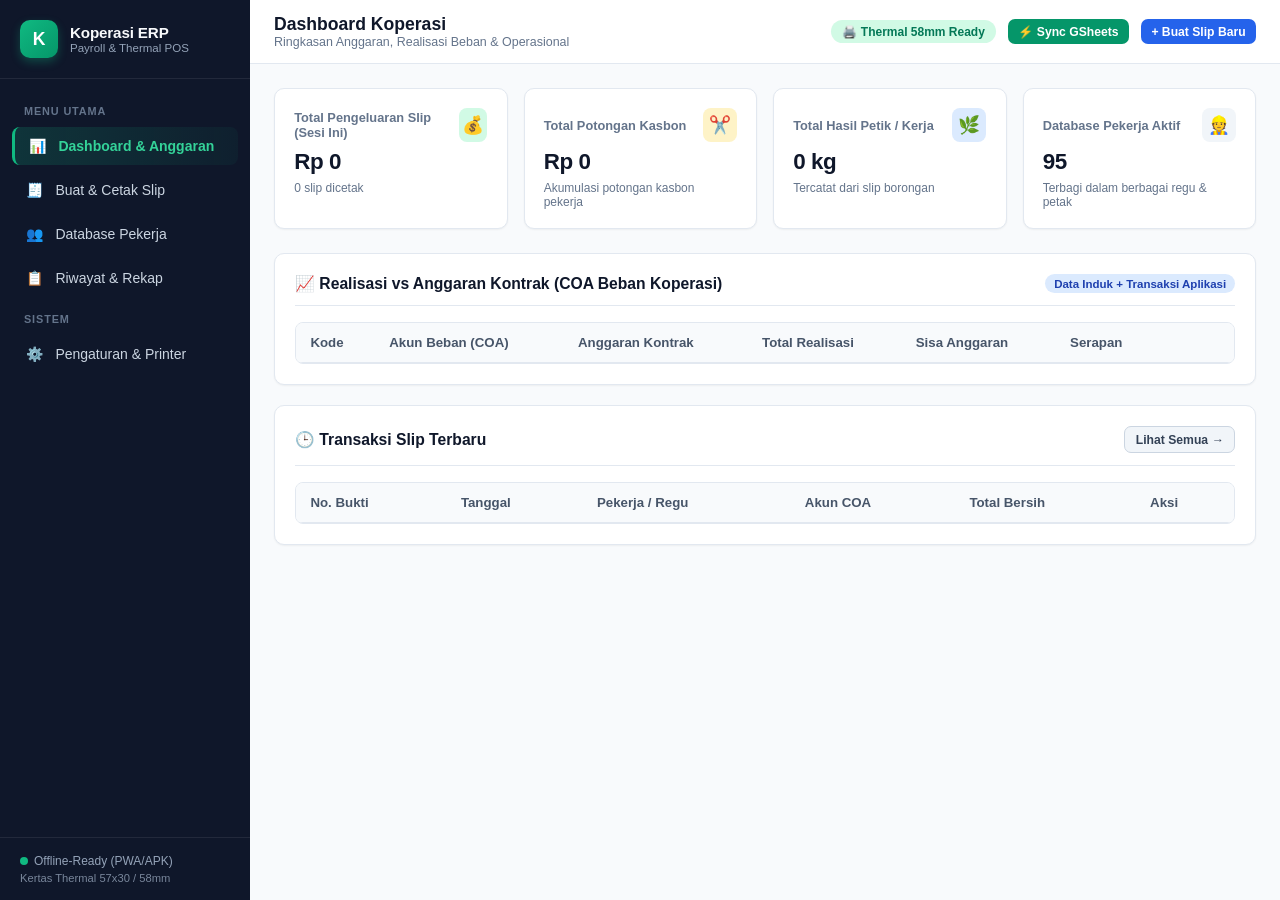
==== commit d2852d85: "Add direct Bluetooth printing button and reconnect Bluetooth printer modal dialog" ====
--- a/app/src/main/assets/index.html
+++ b/app/src/main/assets/index.html
@@ -293,13 +293,21 @@
                 </div>
               </div>
 
-              <div class="action-bar">
-                <button class="btn btn-primary btn-lg" style="flex: 2;" onclick="saveAndPrintSlip()">
-                  🖨️ Simpan &amp; Cetak Thermal (57x30)
+              <div class="action-bar" style="flex-direction: column; gap: 0.6rem; margin-top: 1rem;">
+                <button class="btn btn-primary btn-lg" style="width: 100%; background: #10b981; color: white; font-size: 1.05rem; padding: 0.85rem; font-weight: 700; box-shadow: 0 4px 12px rgba(16,185,129,0.3);" onclick="printDirectBluetooth()">
+                  🖨️ CETAK BLUETOOTH LANGSUNG (58mm)
                 </button>
-                <button class="btn btn-accent btn-lg" style="flex: 1;" onclick="shareSlipWhatsApp()">
-                  💬 Kirim WA / Copy
-                </button>
+                <div style="display: flex; gap: 0.5rem; width: 100%;">
+                  <button class="btn btn-secondary" style="flex: 1;" onclick="openBluetoothModal()">
+                    📶 Pilih Printer
+                  </button>
+                  <button class="btn btn-secondary" style="flex: 1;" onclick="prepareAndPrintSystem()">
+                    📄 Simpan PDF
+                  </button>
+                  <button class="btn btn-accent" style="flex: 1;" onclick="shareSlipWhatsApp()">
+                    💬 Kirim WA
+                  </button>
+                </div>
               </div>
             </div>
           </div>
@@ -308,7 +316,7 @@
           <div class="preview-sticky">
             <div class="preview-toolbar">
               <span>📄 Live Preview Thermal (<span id="previewWidthLabel">58mm</span>)</span>
-              <button class="btn btn-secondary btn-sm" onclick="window.print()">Cetak Langsung</button>
+              <button class="btn btn-primary btn-sm" onclick="printDirectBluetooth()" style="background: #10b981; color: white; font-weight: 700;">🖨️ Cetak Bluetooth</button>
             </div>
 
             <div class="receipt-paper-wrapper">
@@ -611,6 +619,43 @@
     </div>
   </div>
 
+  <!-- MODAL BLUETOOTH PRINTER -->
+  <div class="modal-backdrop" id="btModal">
+    <div class="modal-box" style="max-width: 450px;">
+      <div class="card-header">
+        <div class="card-title">📶 Koneksi Printer Thermal Bluetooth</div>
+        <button class="btn btn-secondary btn-sm" onclick="closeBluetoothModal()">✕</button>
+      </div>
+      <div style="padding: 0.5rem 0;">
+        <p style="font-size: 0.82rem; color: #64748b; margin-bottom: 0.85rem;">
+          Pilih printer thermal Bluetooth yang sudah terpasang (paired) di HP Anda:
+        </p>
+        <div style="display: flex; gap: 0.5rem; margin-bottom: 1rem;">
+          <select id="btDeviceSelect" style="flex: 1;">
+            <option value="">-- Cari / Pilih Perangkat Printer --</option>
+          </select>
+          <button class="btn btn-secondary btn-sm" onclick="loadBtDevices()">Cari</button>
+        </div>
+        <div style="display: flex; gap: 0.5rem; flex-wrap: wrap; margin-bottom: 1rem;">
+          <button class="btn btn-primary" onclick="connectBtDevice()" style="flex: 1; justify-content: center;">
+            Hubungkan
+          </button>
+          <button class="btn btn-danger" onclick="disconnectBtDevice()" style="flex: 1; justify-content: center;">
+            Putus
+          </button>
+        </div>
+
+        <div id="directBtBtnBox" style="display: none; margin-top: 0.75rem;">
+          <button class="btn btn-primary" onclick="printDirectBluetooth()" style="width: 100%; justify-content: center; background: #10b981; font-size: 1rem; padding: 0.75rem; font-weight: 700;">
+            🖨️ CETAK LANGSUNG VIA BLUETOOTH
+          </button>
+        </div>
+
+        <div id="btStatus" style="margin-top: 0.85rem; font-size: 0.85rem; font-weight: 600; text-align: center; min-height: 1.5rem;"></div>
+      </div>
+    </div>
+  </div>
+
   <!-- TOAST NOTIFICATION -->
   <div class="toast" id="toast"></div>
 
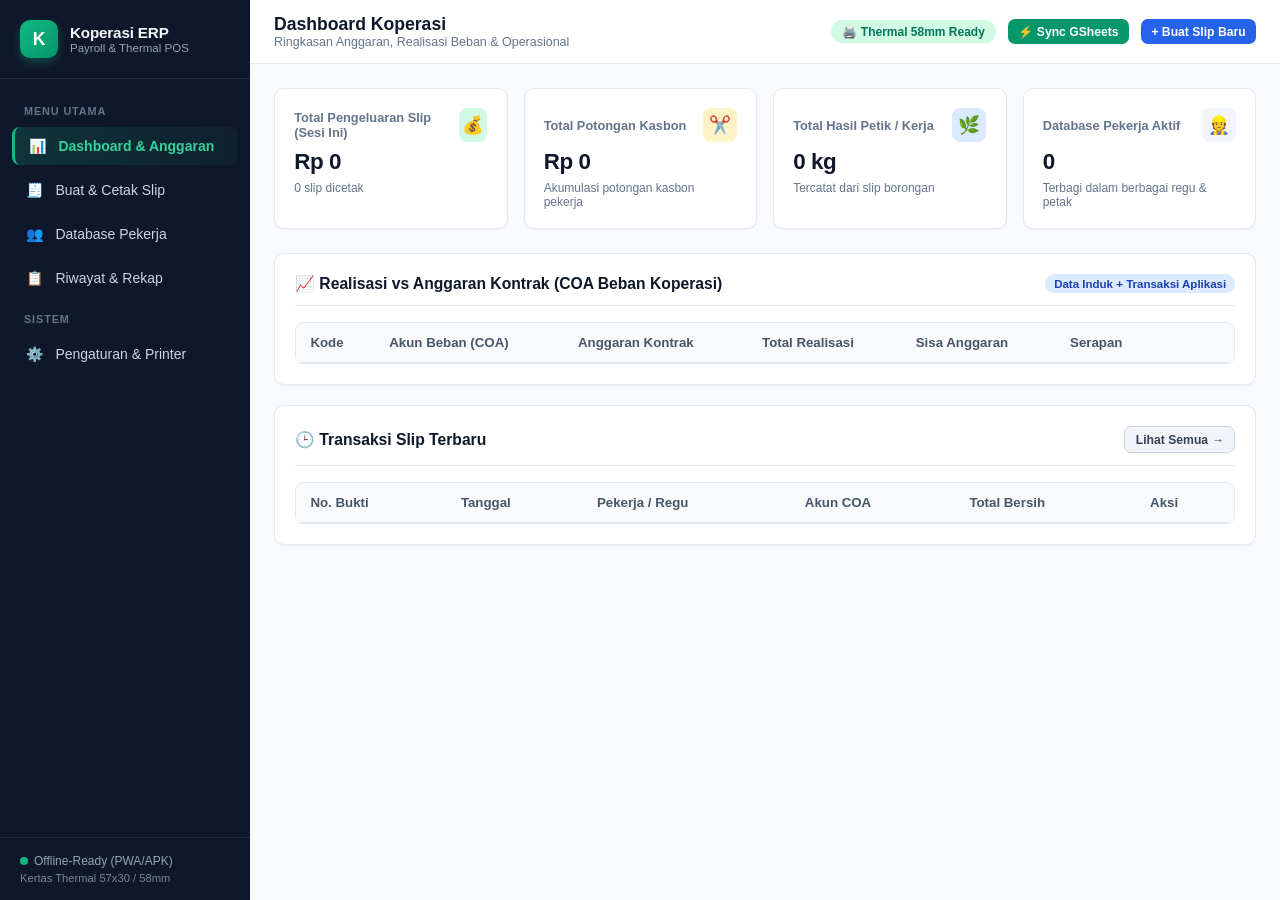
==== commit 2c93617a: "Fix navigation tab responsiveness and add script loading fallbacks" ====
--- a/app/src/main/assets/index.html
+++ b/app/src/main/assets/index.html
@@ -8,6 +8,8 @@
   <link rel="apple-touch-icon" href="icons/icon-192.png">
   <title>Koperasi ERP — Payroll &amp; Slip Thermal 57x30</title>
   <link rel="stylesheet" href="styles.css">
+  <script src="data.js"></script>
+  <script src="app.js"></script>
 </head>
 <body>
 
@@ -573,7 +575,7 @@
   </nav>
 
   <!-- MODAL TAMBAH PEKERJA -->
-  <div class="modal-backdrop" id="workerModal">
+  <div class="modal-backdrop" id="workerModal" style="display: none;">
     <div class="modal-box">
       <div class="card-header">
         <div class="card-title">Tambah / Edit Pekerja</div>
@@ -620,7 +622,7 @@
   </div>
 
   <!-- MODAL BLUETOOTH PRINTER -->
-  <div class="modal-backdrop" id="btModal">
+  <div class="modal-backdrop" id="btModal" style="display: none;">
     <div class="modal-box" style="max-width: 450px;">
       <div class="card-header">
         <div class="card-title">📶 Koneksi Printer Thermal Bluetooth</div>
--- a/app/src/main/assets/styles.css
+++ b/app/src/main/assets/styles.css
@@ -638,27 +638,39 @@
   bottom: 0;
   left: 0;
   right: 0;
-  background: var(--bg-surface);
+  background: #ffffff;
   border-top: 1px solid var(--border);
-  z-index: 50;
-  padding: 0.35rem 0.25rem;
+  z-index: 999;
+  padding: 0.5rem 0.25rem calc(0.6rem + env(safe-area-inset-bottom, 16px));
   justify-content: space-around;
-  box-shadow: 0 -2px 10px rgba(0, 0, 0, 0.06);
+  box-shadow: 0 -4px 16px rgba(0, 0, 0, 0.12);
 }
 
 .mobile-nav-btn {
   display: flex;
   flex-direction: column;
   align-items: center;
-  gap: 2px;
+  gap: 3px;
   background: transparent;
   border: none;
   color: var(--text-muted);
-  font-size: 0.68rem;
+  font-size: 0.72rem;
   font-weight: 600;
-  padding: 0.35rem 0.5rem;
-  border-radius: 8px;
+  padding: 0.4rem 0.6rem;
+  border-radius: 10px;
   cursor: pointer;
+  pointer-events: auto;
+  min-height: 48px;
+  justify-content: center;
+}
+
+.mobile-nav-btn.active {
+  color: var(--primary);
+  background: #eff6ff;
+}
+
+.mobile-nav-btn * {
+  pointer-events: none;
 }
 
 .mobile-nav-btn.active {
@@ -720,6 +732,16 @@
 
 /* ================= RESPONSIVE ================= */
 @media (max-width: 1024px) {
+  .sidebar {
+    display: none !important;
+  }
+  .main-wrapper {
+    margin-left: 0 !important;
+    padding-bottom: 70px;
+  }
+  .mobile-nav {
+    display: flex !important;
+  }
   .slip-workspace {
     grid-template-columns: 1fr;
   }
@@ -729,16 +751,6 @@
 }
 
 @media (max-width: 768px) {
-  .sidebar {
-    display: none;
-  }
-  .main-wrapper {
-    margin-left: 0;
-    padding-bottom: 70px;
-  }
-  .mobile-nav {
-    display: flex;
-  }
   .topbar {
     padding: 0 1rem;
   }
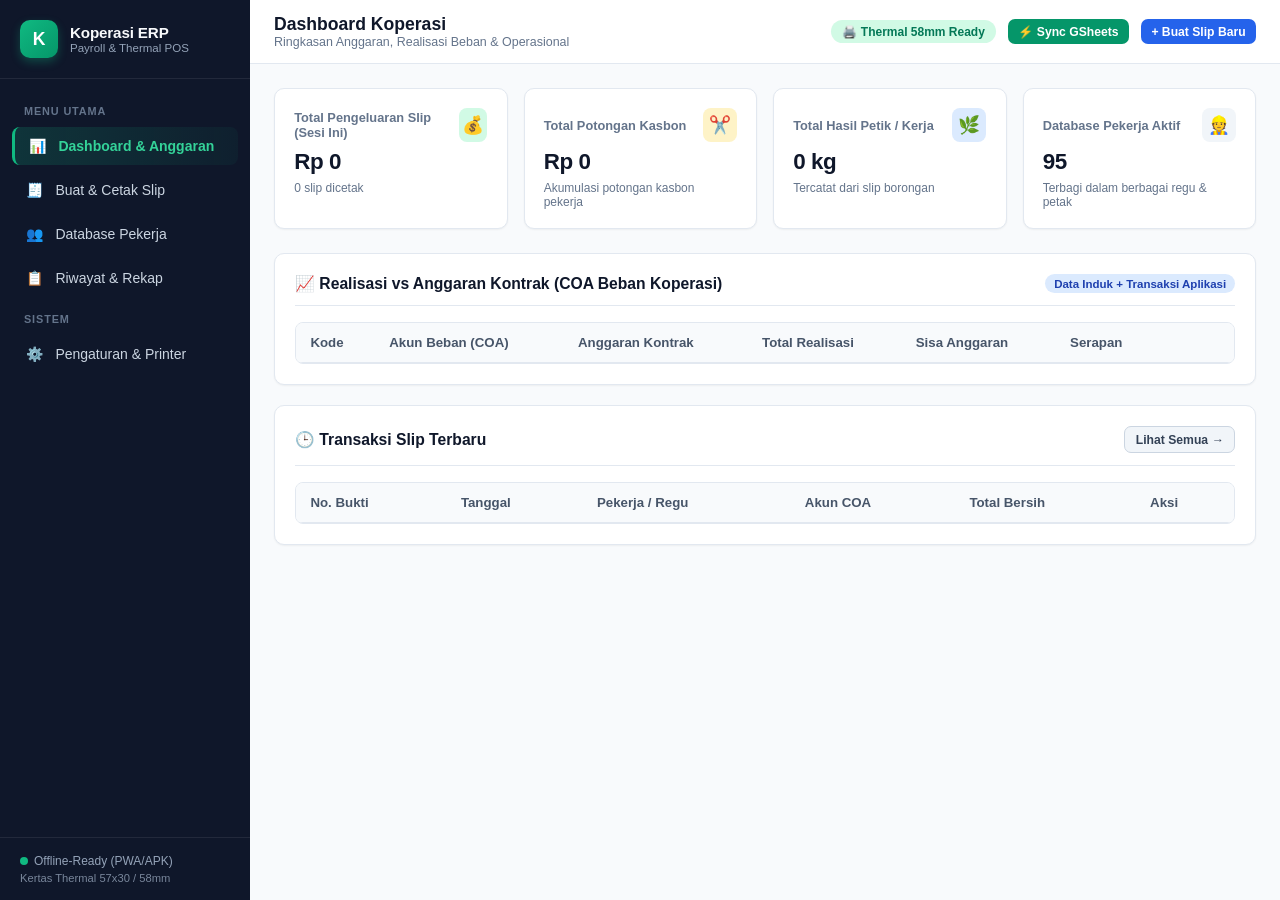
==== commit 43485c6c: "Fix script loading order and duplicate declaration preventing tab navigation" ====
--- a/app/src/main/assets/index.html
+++ b/app/src/main/assets/index.html
@@ -8,8 +8,8 @@
   <link rel="apple-touch-icon" href="icons/icon-192.png">
   <title>Koperasi ERP — Payroll &amp; Slip Thermal 57x30</title>
   <link rel="stylesheet" href="styles.css">
-  <script src="data.js"></script>
-  <script src="app.js"></script>
+  <script src="data.js" defer></script>
+  <script src="app.js" defer></script>
 </head>
 <body>
 
@@ -660,8 +660,5 @@
 
   <!-- TOAST NOTIFICATION -->
   <div class="toast" id="toast"></div>
-
-  <script src="data.js"></script>
-  <script src="app.js"></script>
 </body>
 </html>
